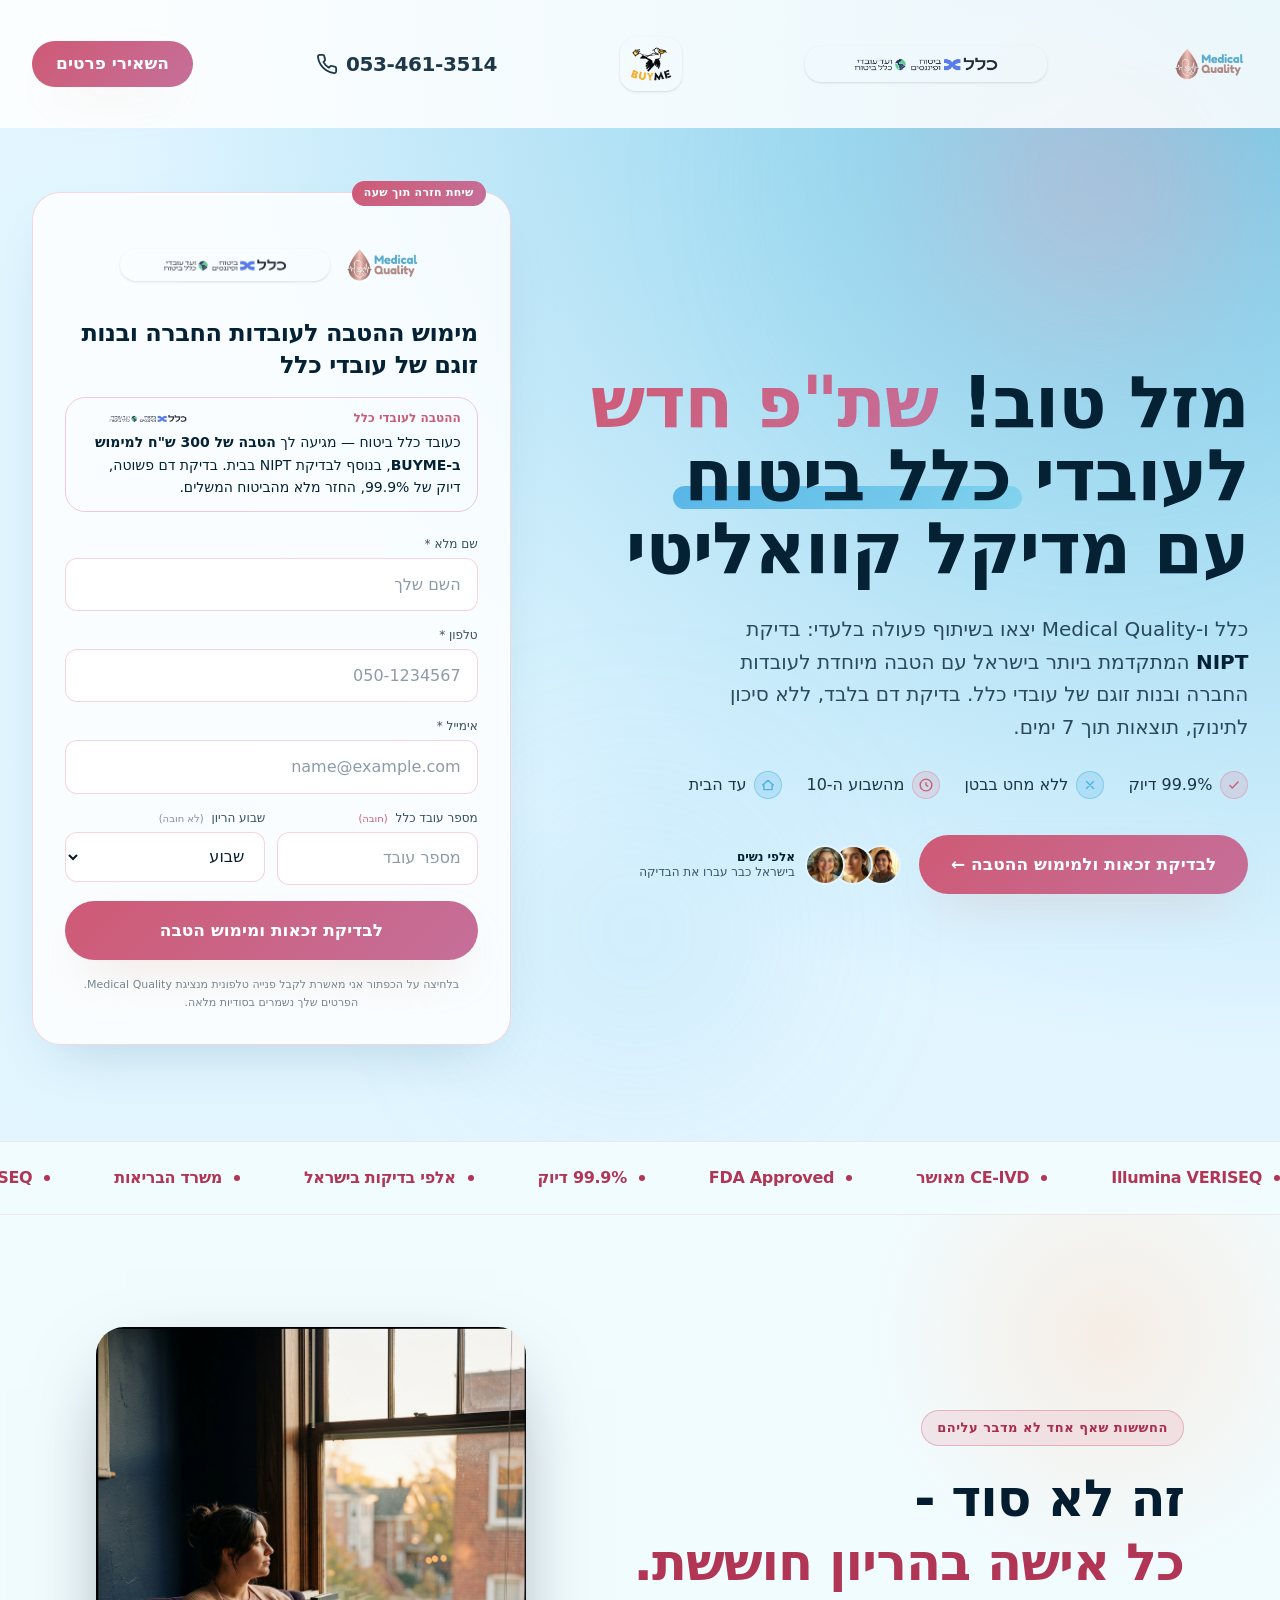
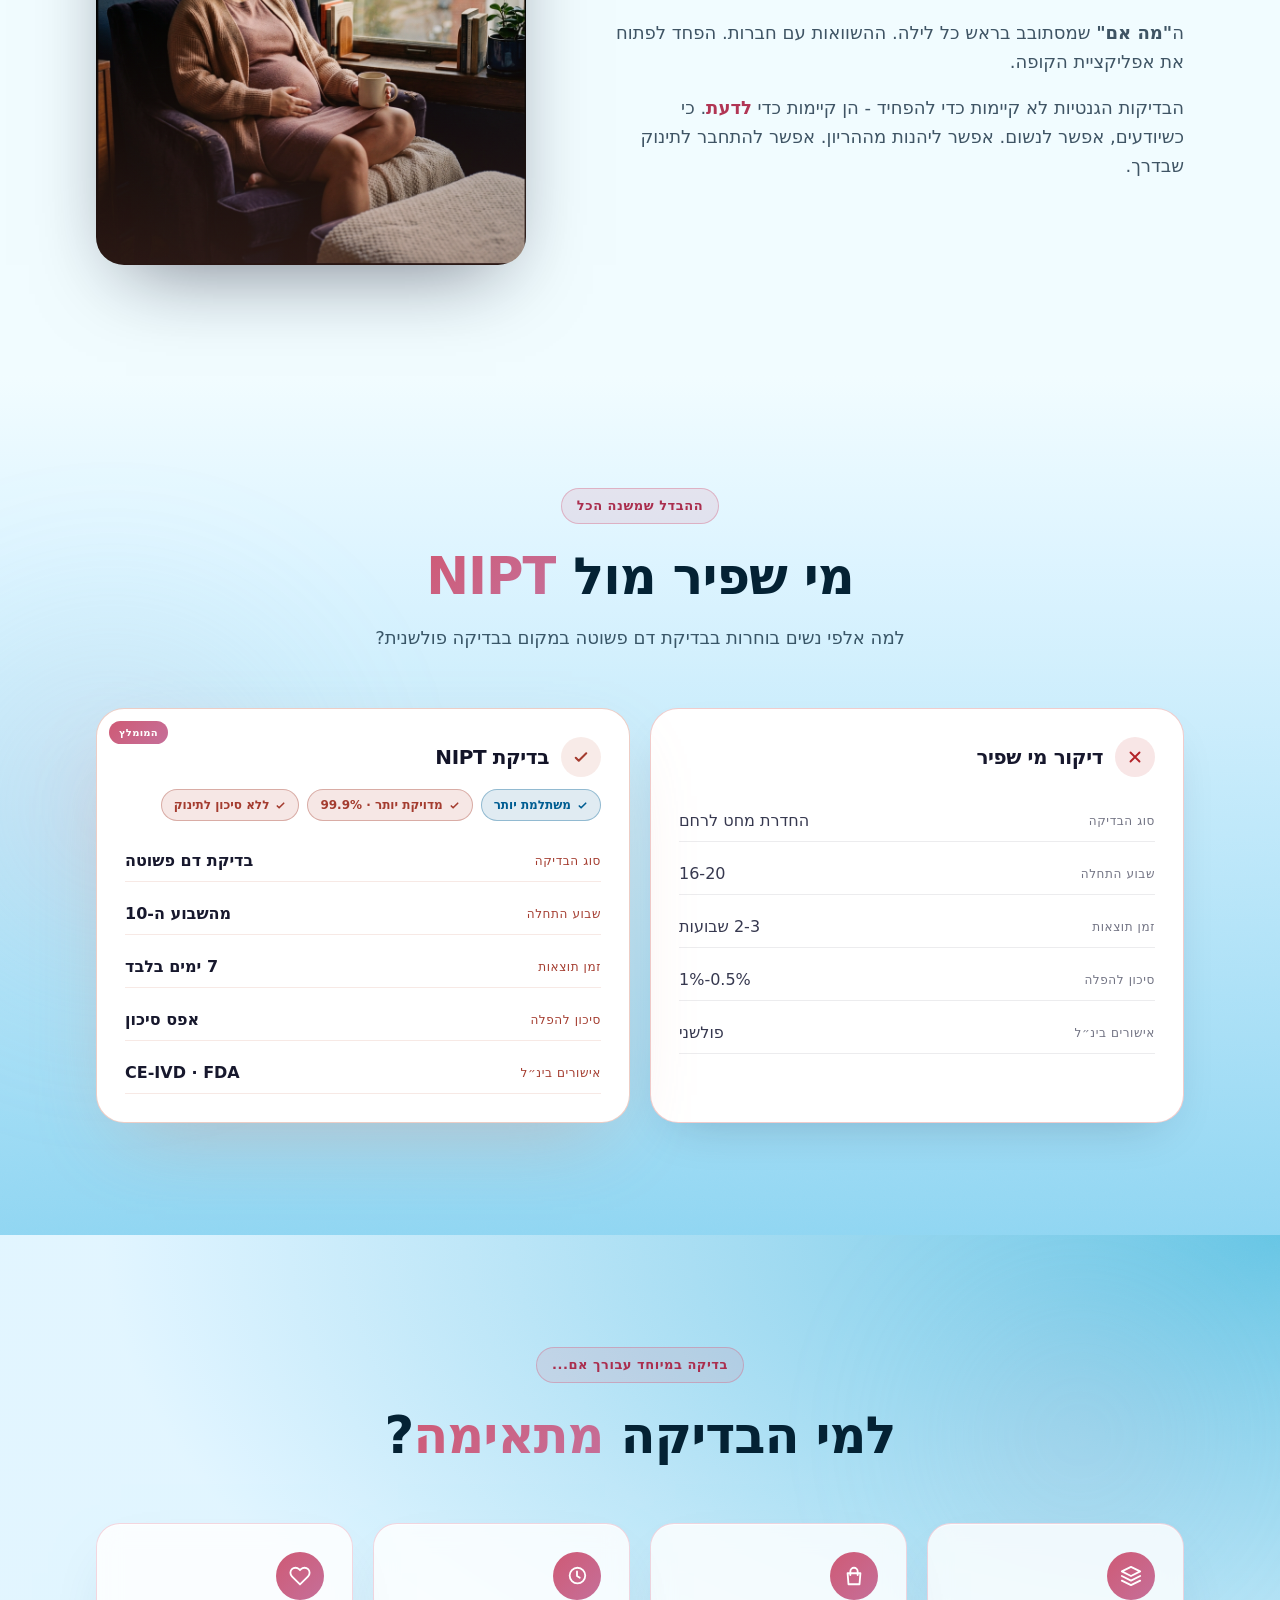
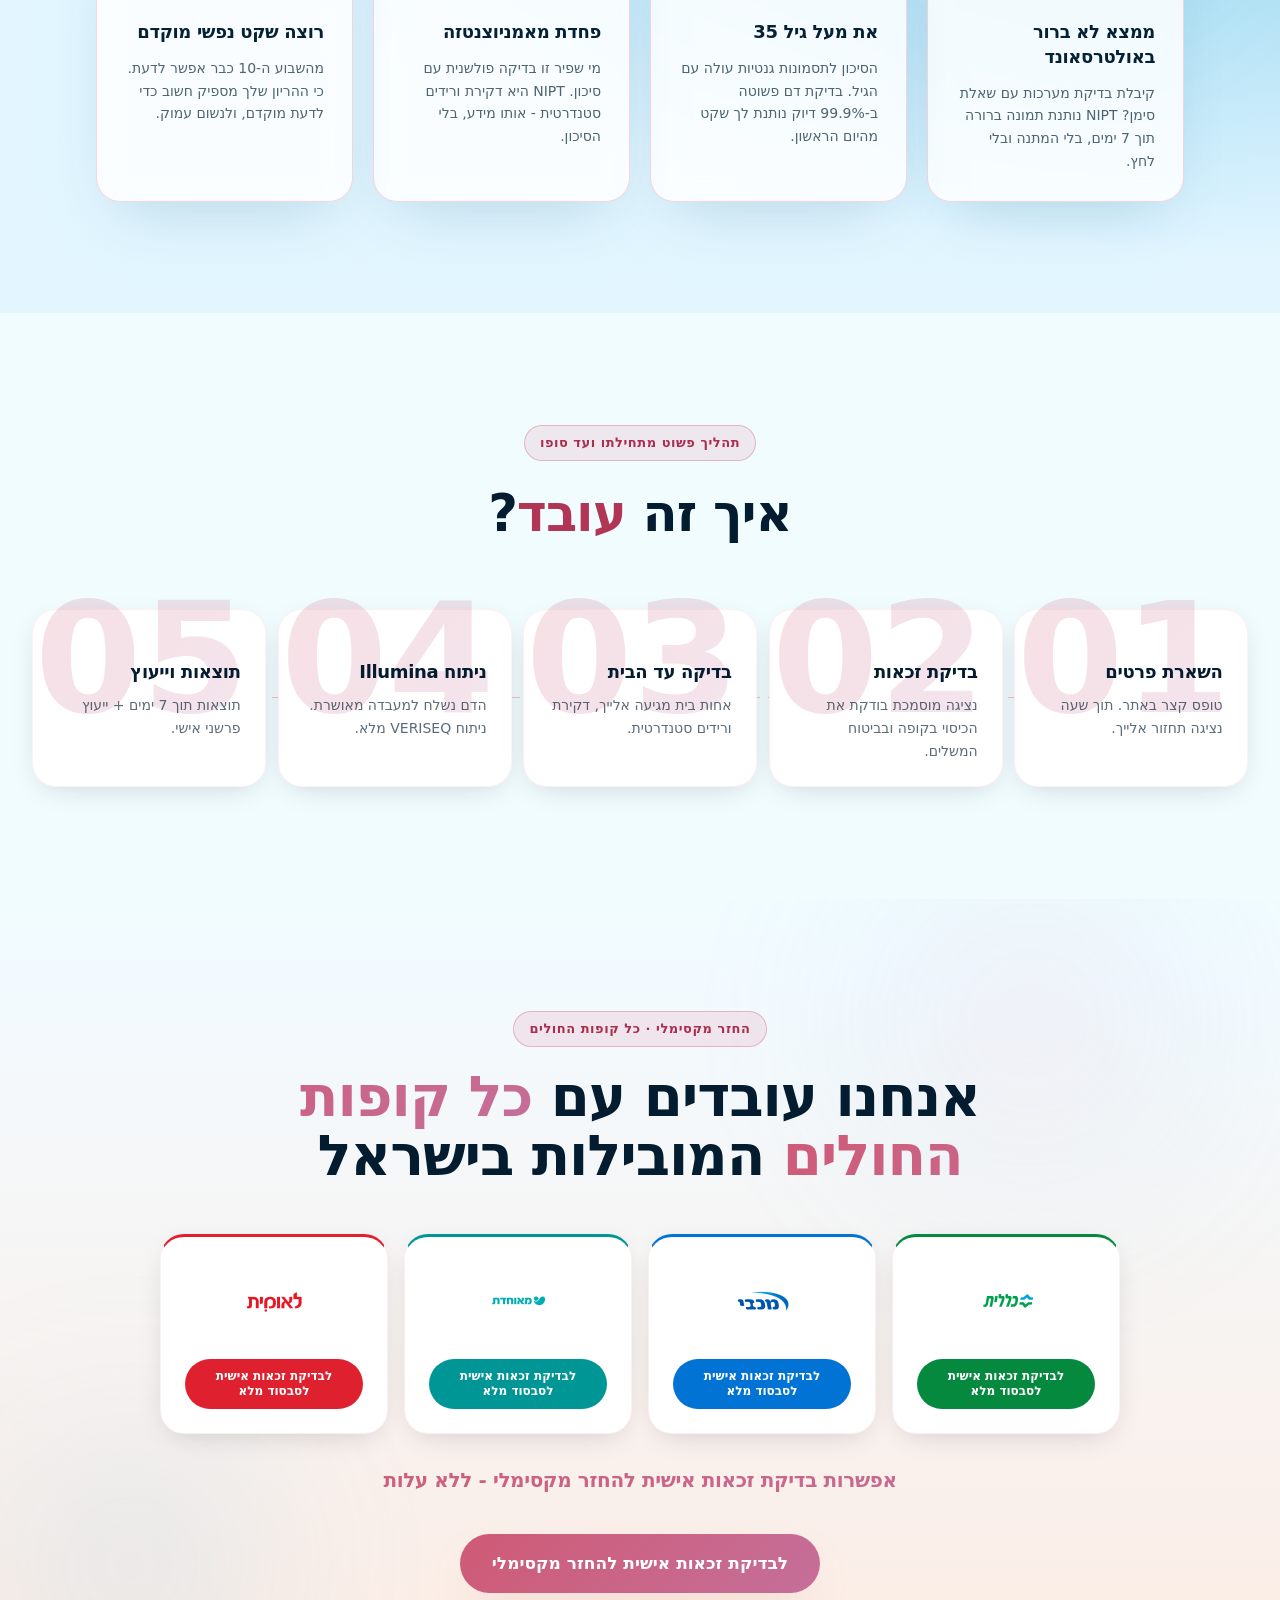
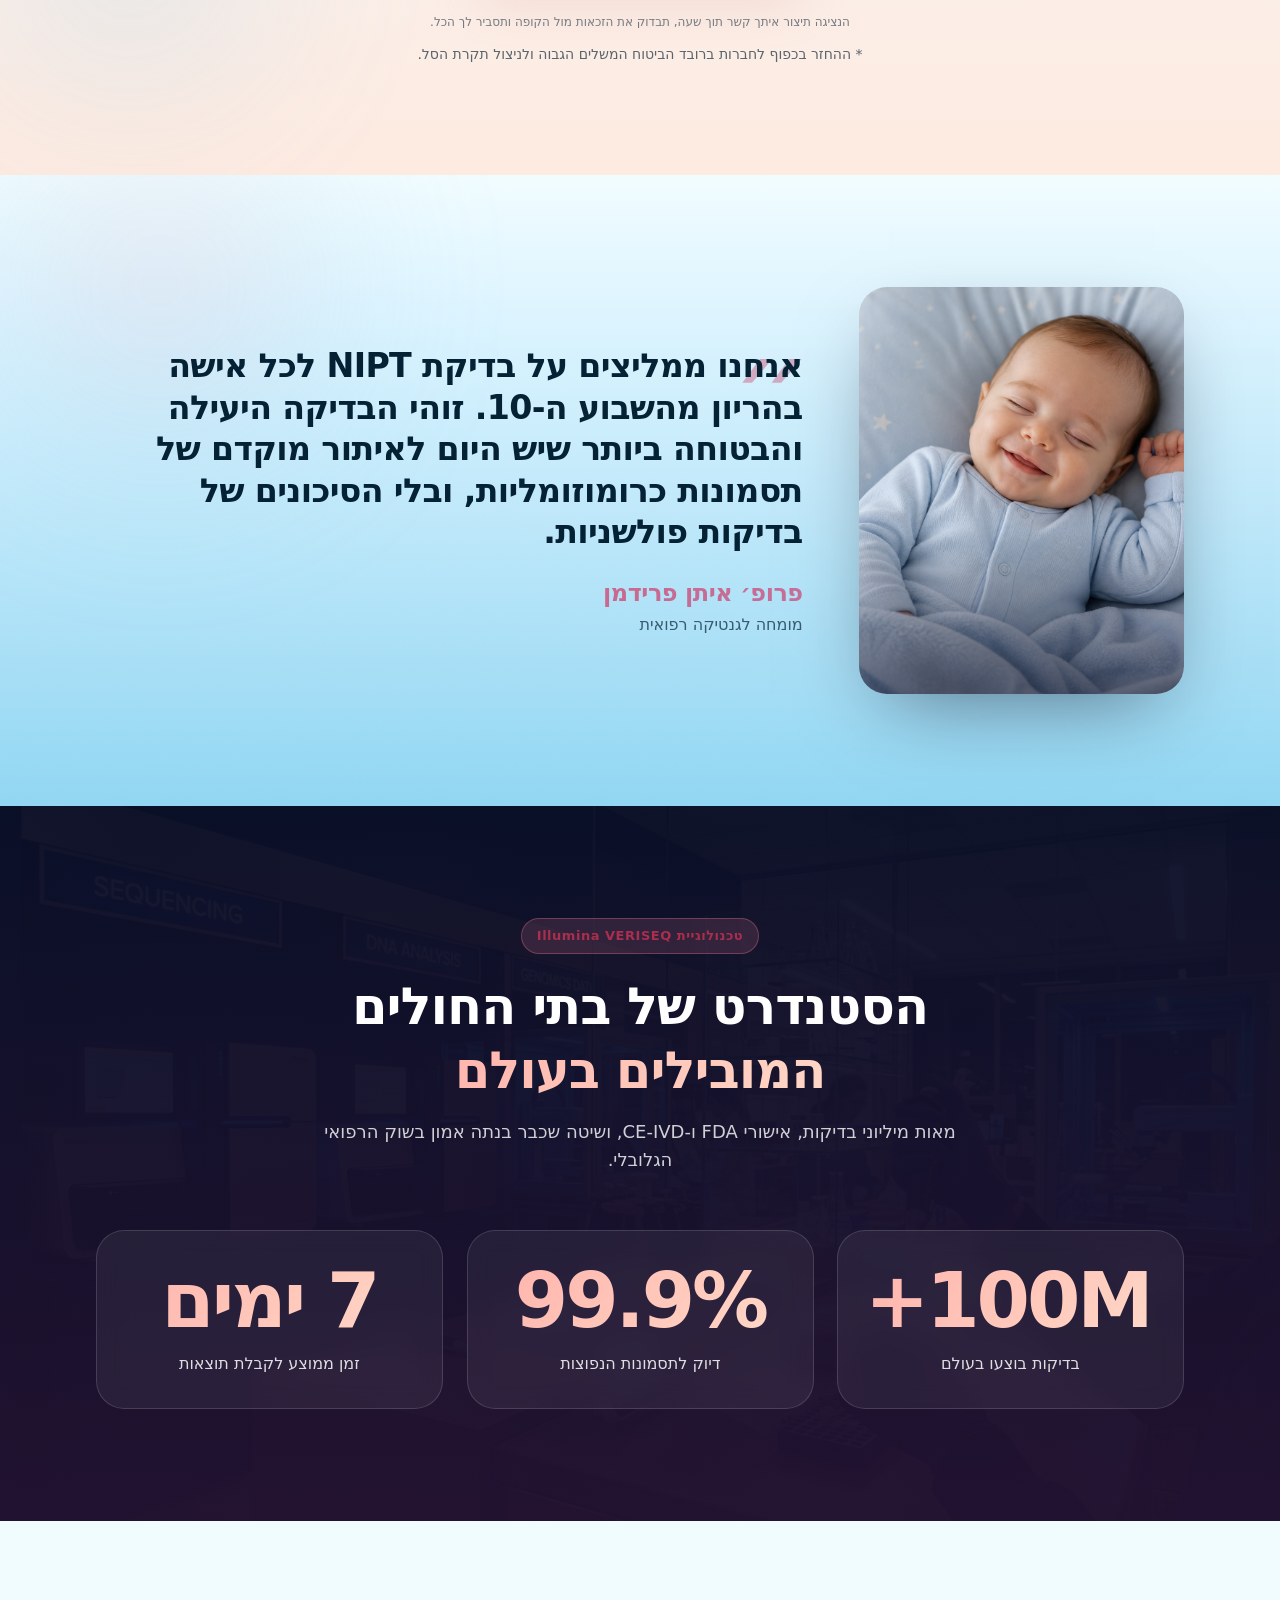
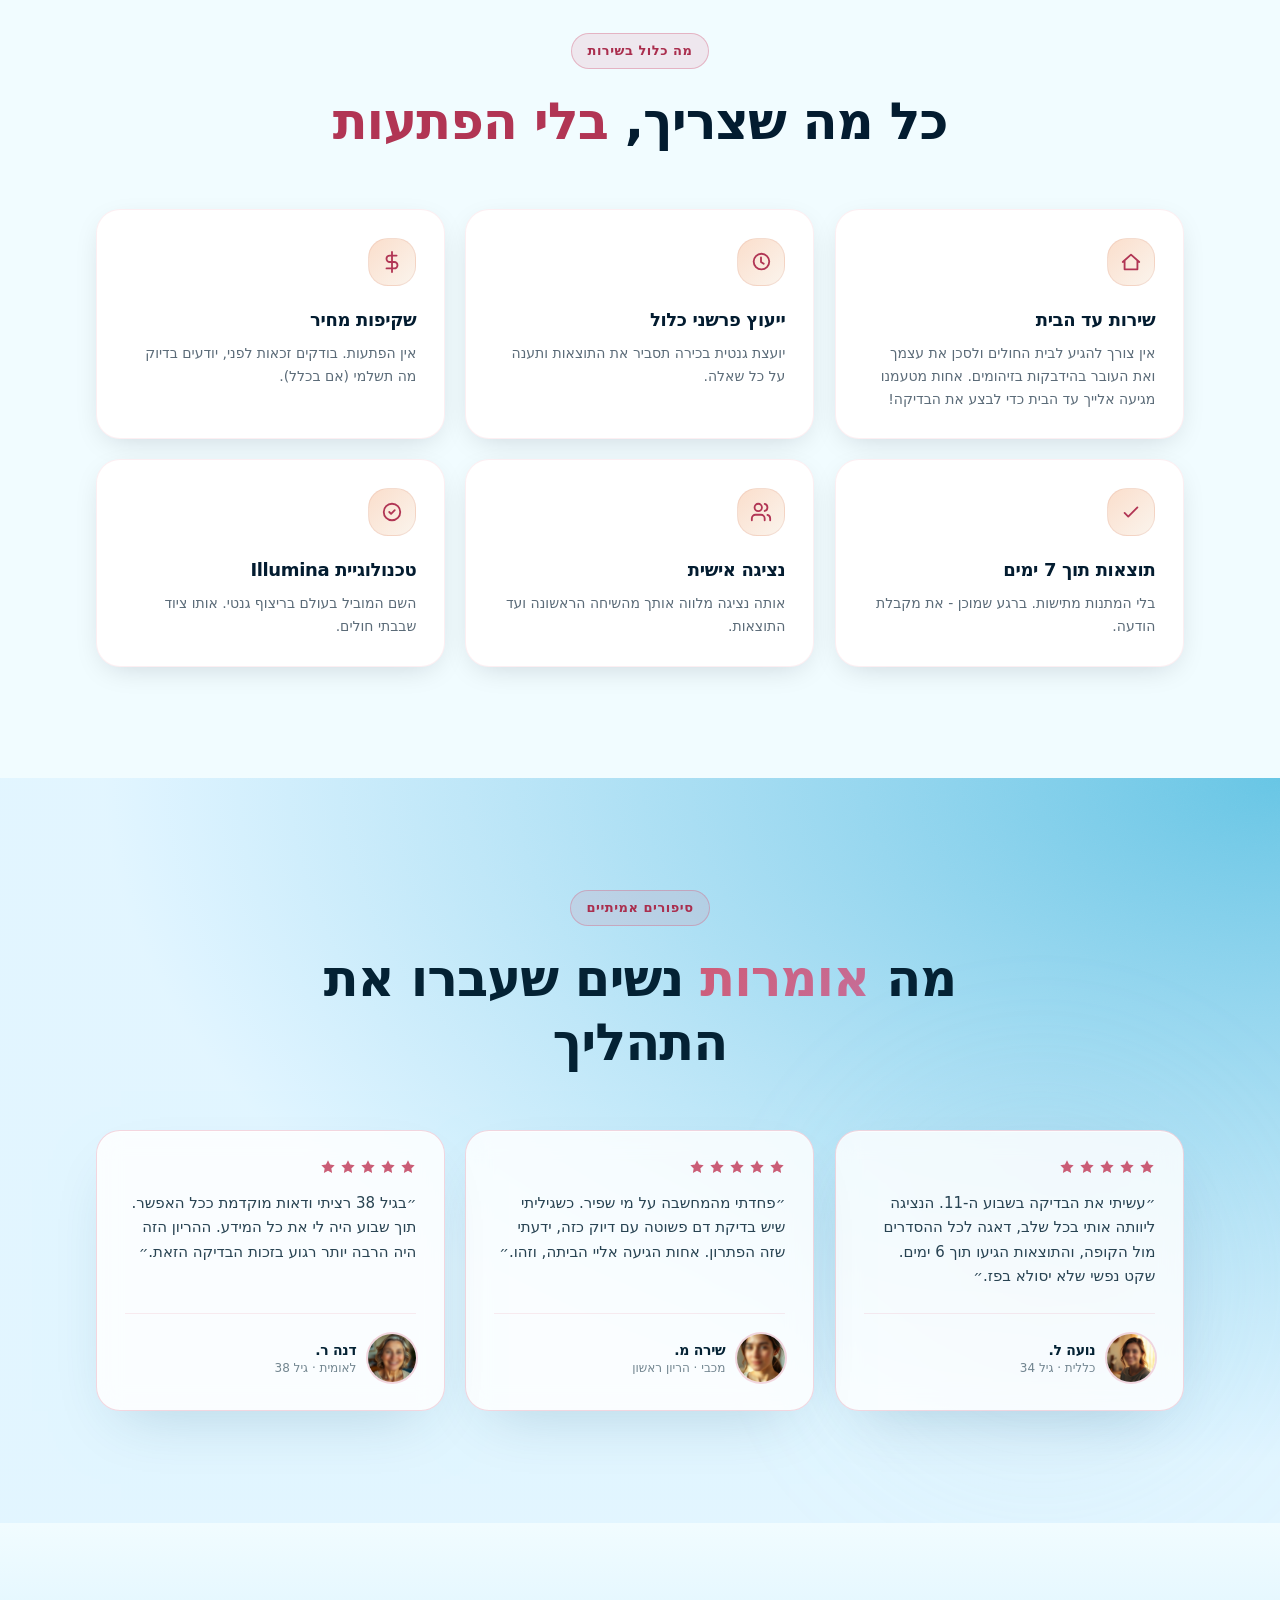
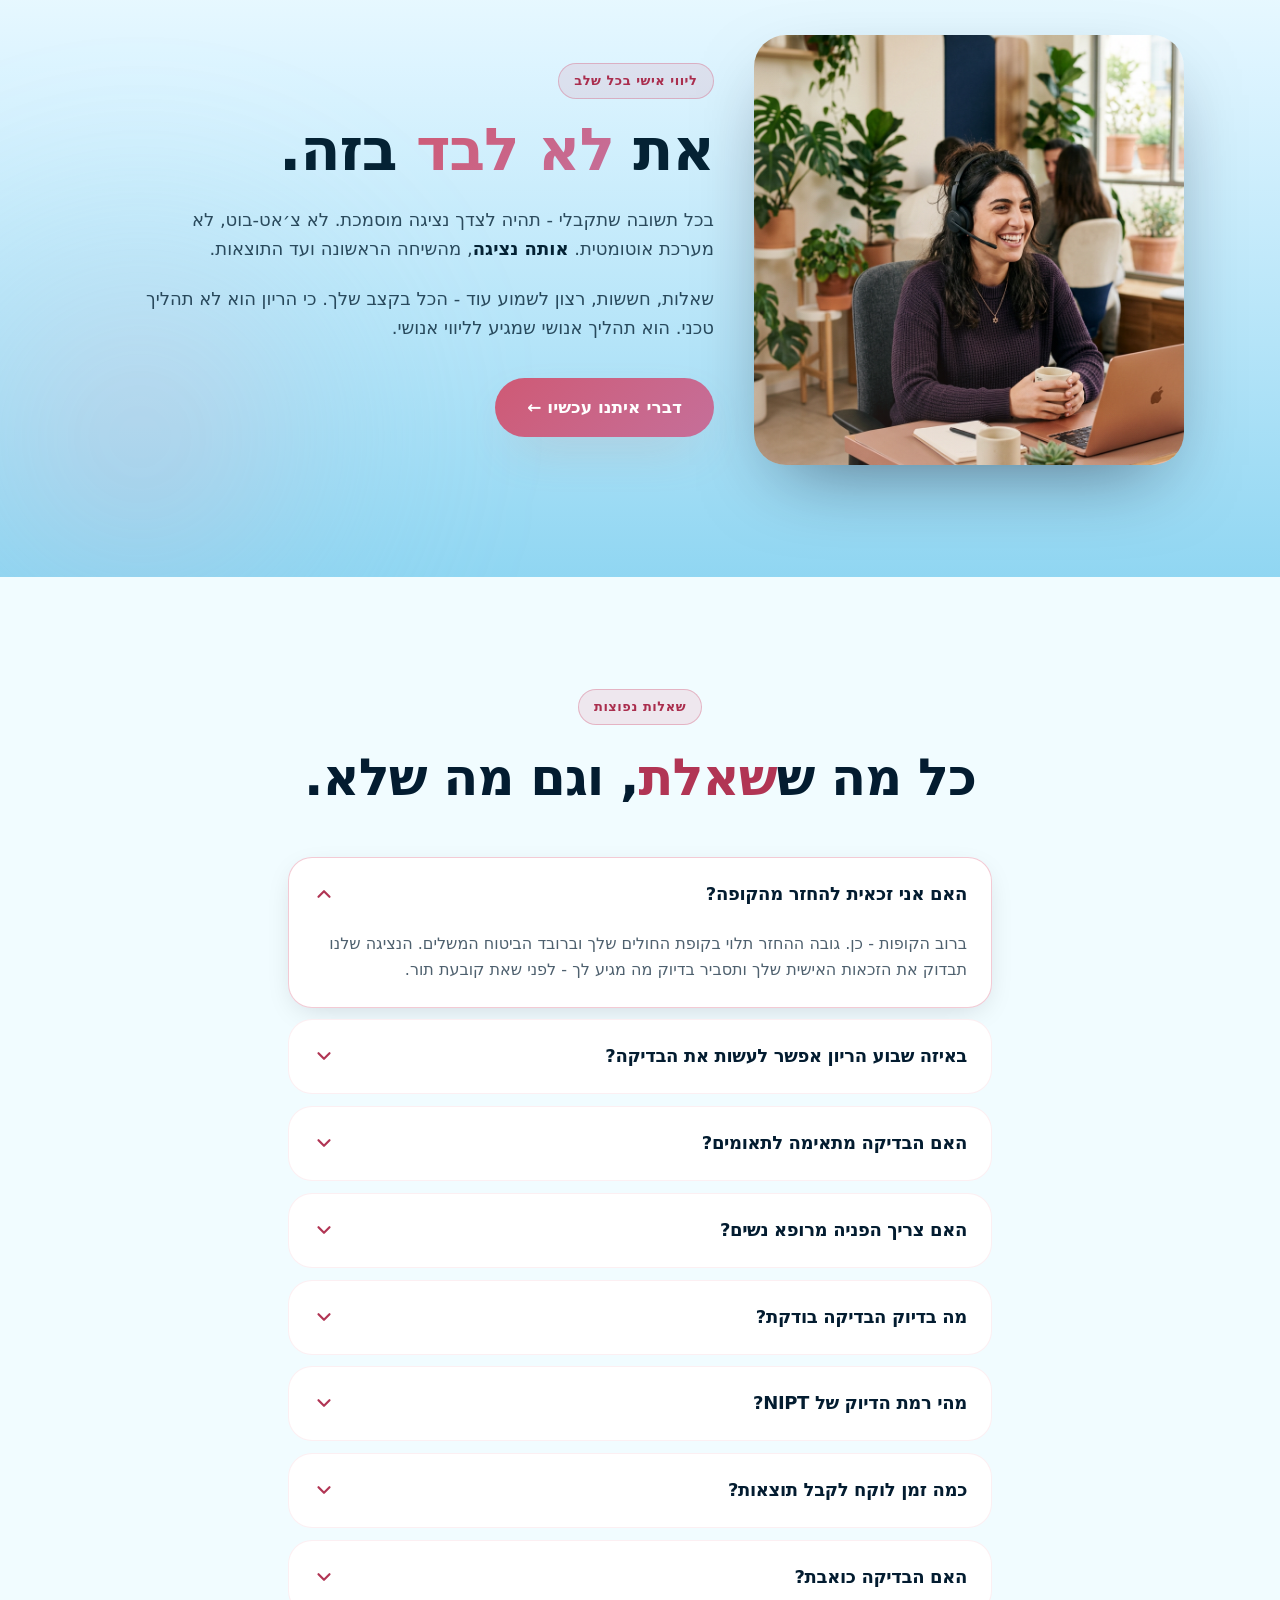
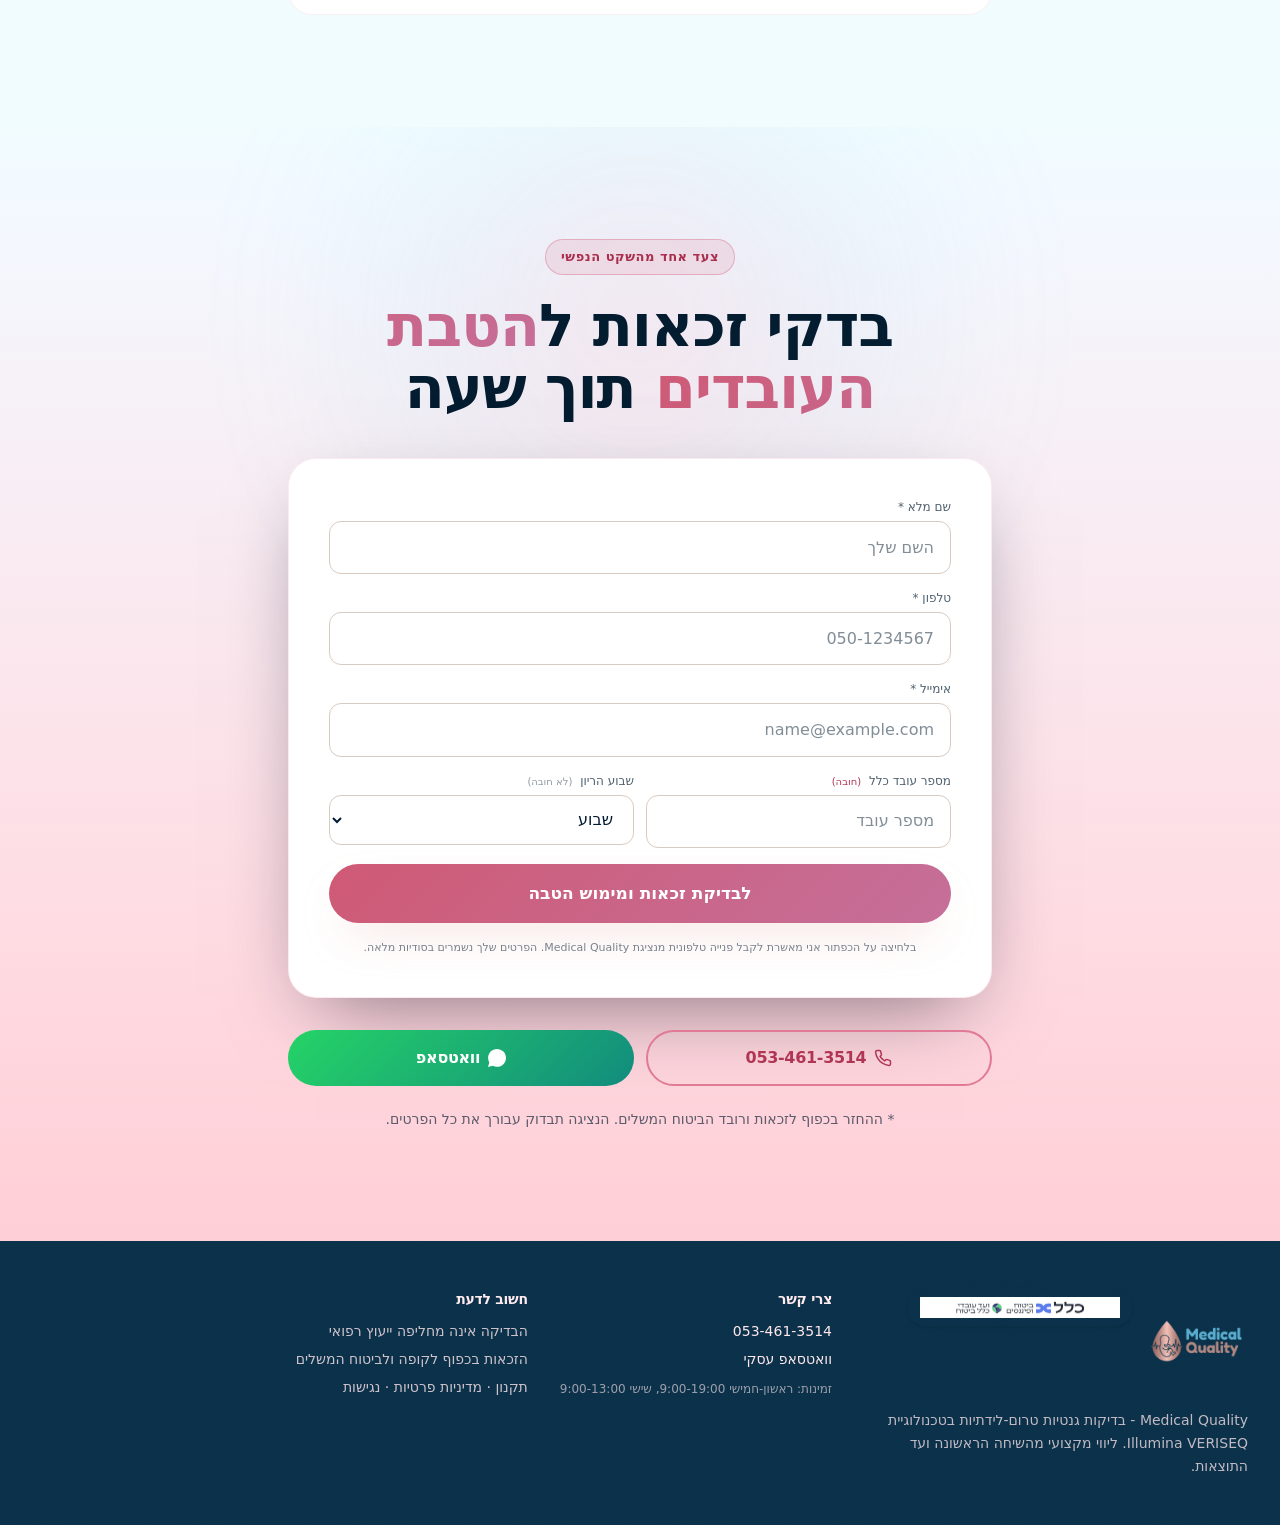
==== index.html @ 92374e45 "Copy fixes + white Clal footer logo - Grammar: "מגיע לך" -> "מגיעה לך"; "וודאות מוקדם" -> "ודאות מוק" ====
<!doctype html>
<!-- saved from url=(0030)https://medical-quality.co.il/ -->
<html lang="he" dir="rtl" data-variant="skyrose">
  <head>
    <meta http-equiv="Content-Type" content="text/html; charset=UTF-8" />
    <meta
      name="viewport"
      content="width=device-width, initial-scale=1, viewport-fit=cover"
    />
    <link rel="preload" as="image" href="assets/mq-logo-BUvgnzdj.png" />
    <link
      rel="preload"
      as="image"
      href="assets/hero-pregnant-woman-BCdCmwFh.jpg"
      fetchpriority="high"
    />
    <script src="assets/945605357594056" async=""></script>
    <script async="" src="assets/fbevents.js.download"></script>
    <script async="" src="assets/js"></script>
    <title>הטבה בלעדית לעובדי כלל · בדיקת NIPT | Medical Quality</title>
    <meta name="theme-color" content="#0E1530" />
    <meta
      name="description"
      content="הטבה בלעדית לעובדות כלל ובנות זוגם: בדיקת NIPT בטכנולוגיית Illumina VERISEQ בתנאים מיוחדים. דיוק 99.9%, תוצאות תוך 7 ימים, עד הבית."
    />
    <meta property="og:site_name" content="Medical Quality" />
    <meta property="og:type" content="website" />
    <meta property="og:locale" content="he_IL" />
    <meta property="og:url" content="https://medical-quality.co.il" />
    <meta
      property="og:title"
      content="הטבה בלעדית לעובדי כלל · בדיקת NIPT | Medical Quality"
    />
    <meta
      property="og:description"
      content="טכנולוגיית Illumina VERISEQ. בדיקת דם בלבד, ללא סיכון לתינוק, תוצאות תוך 7 ימים. בדיקת זכאות אישית להחזר מקסימלי מהקופה."
    />
    <meta name="twitter:card" content="summary_large_image" />
    <meta
      name="twitter:title"
      content="הטבה בלעדית לעובדי כלל · בדיקת NIPT | Medical Quality"
    />
    <meta
      name="twitter:description"
      content="בדיקה גנטית טרום-לידתית מדויקת. בדיקת זכאות אישית להחזר מקסימלי מקופות החולים."
    />
    <meta property="og:image" content="/assets/og-image-C7i3VOb0.jpg" />
    <meta property="og:image:width" content="1536" />
    <meta property="og:image:height" content="1024" />
    <meta property="og:image:alt" content="בדיקת NIPT - Medical Quality" />
    <meta name="twitter:image" content="/assets/og-image-C7i3VOb0.jpg" />
    <link
      rel="icon"
      type="image/png"
      href="https://medical-quality.co.il/favicon.png"
    />
    <link
      rel="apple-touch-icon"
      href="https://medical-quality.co.il/apple-touch-icon.png"
    />
    <link rel="preconnect" href="https://fonts.googleapis.com/" />
    <link
      rel="preconnect"
      href="https://fonts.gstatic.com/"
      crossorigin="anonymous"
    />
    <link rel="stylesheet" href="assets/styles-DICq-0fk.css" />
    <link rel="stylesheet" href="assets/css2" />
    <script
      defer=""
      src="assets/_flock.js.download"
      data-proxy-url="/~api/analytics"
    ></script>
    <script
      defer=""
      src="assets/events.js.download"
      data-artifact-kind="dwl_content_hash"
      data-artifact-id="66e055e466a0ff2d2989f2c13db0302bda6e2a32e78ccaa066c0c7e6cf5877ce"
      data-commit-sha="c20785ed42ccd7ee9db7ecac9fd5668d7146868a"
      data-context-token="v1.[base64].BT0R-EqrPmCT78k6jAWzkNO6vb-EI6fSwyIIw1Xt87o"
    ></script>
    <script type="text/javascript" async="" src="assets/f.txt"></script>
    <style>
      /* Header co-brand logos + responsive layout.
         Tailwind w-* utilities are purged from the compiled CSS, and the Clal
         logo is a very wide (~9.4:1) lockup, so all header sizing/visibility is
         handled here with real CSS rather than utility classes. */
      .hdr-mq {
        height: 46px;
        width: auto;
      }
      .hdr-clal {
        width: 158px;
        height: auto;
      }
      .hdr-buyme {
        height: 26px;
        width: auto;
      }
      /* CTA button: hidden on mobile/tablet (the fixed bottom bar covers it),
         shown only on large screens where the full row fits. */
      .hdr-cta {
        display: none !important;
      }
      /* Mobile/tablet sticky CTA bar stays visible until lg. */
      .mobile-cta-bar {
        display: grid !important;
      }
      .mobile-cta-spacer {
        display: block !important;
      }
      /* Clal logo (very wide ~9.4:1) in its other placements — width-based so
         it stays readable and never overflows narrow mobile containers. */
      .clal-eyebrow {
        width: 220px;
        height: auto;
      }
      .mq-eyebrow {
        height: 34px;
        width: auto;
      }
      .clal-benefit {
        width: 120px;
        height: auto;
      }
      .clal-form {
        width: 130px;
        height: auto;
      }
      .clal-footer {
        width: 210px;
        height: auto;
      }
      .mq-form {
        height: 46px;
        width: auto;
      }
      .mq-footer {
        height: 60px;
        width: auto;
      }
      /* LTR fields (phone / email / employee number) — keep left-to-right
         typing but pin the gray placeholder + text to the right (RTL form). */
      .field-glass[dir="ltr"],
      .field-light[dir="ltr"] {
        text-align: right;
      }
      @media (min-width: 768px) {
        .clal-form {
          width: 190px;
        }
        .clal-footer {
          width: 200px;
        }
        .mq-form {
          height: 80px;
        }
        .mq-footer {
          height: 104px;
        }
      }
      @media (min-width: 1024px) {
        .mobile-cta-spacer {
          display: none !important;
        }
        .hdr-mq {
          height: 78px;
        }
        .hdr-clal {
          width: 222px;
        }
        .hdr-buyme {
          height: 42px;
        }
        .hdr-cta {
          display: inline-flex !important;
        }
        .mobile-cta-bar {
          display: none !important;
        }
      }
    </style>
  </head>
  <body>
    <!--$-->
    <main class="min-h-screen bg-background text-foreground overflow-x-clip">
      <header
        class="fixed top-0 inset-x-0 z-50 transition-all duration-300 bg-transparent"
      >
        <div
          class="max-w-7xl mx-auto px-4 md:px-8 flex items-center justify-between gap-4 h-24 md:h-32"
        >
          <a
            href="https://medical-quality.co.il/#top"
            class="flex items-center shrink-0"
            aria-label="Medical Quality"
            ><img
              src="assets/mq-logo-BUvgnzdj.png"
              alt="Medical Quality"
              class="hdr-mq"
              width="320"
              height="112"
          /></a>
          <span
            class="inline-flex items-center rounded-lg bg-white/95 px-2.5 py-1.5 shadow-sm shrink-0"
            ><img
              src="assets/clal-logo.png"
              alt="כלל ביטוח"
              class="hdr-clal"
          /></span>
          <span
            class="inline-flex items-center rounded-lg bg-white/95 px-2.5 py-1.5 shadow-sm shrink-0"
            ><img
              src="assets/buyMeLogo.png"
              alt="BUYME"
              class="hdr-buyme"
          /></span>
          <a
            href="tel:+972534613514"
            dir="ltr"
            class="hidden sm:flex items-center gap-2 shrink-0 text-cream/90 hover:text-rose-soft transition-colors text-base md:text-xl font-semibold"
            ><svg
              width="22"
              height="22"
              viewBox="0 0 24 24"
              fill="none"
              stroke="currentColor"
              stroke-width="2"
              stroke-linecap="round"
              stroke-linejoin="round"
              aria-hidden="true"
            >
              <path
                d="M22 16.92v3a2 2 0 0 1-2.18 2 19.86 19.86 0 0 1-8.63-3.07 19.5 19.5 0 0 1-6-6 19.86 19.86 0 0 1-3.07-8.67A2 2 0 0 1 4.11 2h3a2 2 0 0 1 2 1.72c.13.96.37 1.9.7 2.81a2 2 0 0 1-.45 2.11L8.09 9.91a16 16 0 0 0 6 6l1.27-1.27a2 2 0 0 1 2.11-.45c.91.33 1.85.57 2.81.7A2 2 0 0 1 22 16.92Z"
              ></path></svg
            ><span class="font-display tracking-tight">053-461-3514</span></a
          ><button
            class="btn-rose !py-2.5 !px-4 md:!px-6 text-sm md:text-base shrink-0 hdr-cta"
          >
            השאירי פרטים
          </button>
        </div>
      </header>
      <section
        id="top"
        class="relative bg-noise overflow-hidden pt-36 md:pt-48 pb-16 md:pb-24"
        style="background: var(--gradient-navy-radial)"
      >
        <div class="absolute inset-0 pointer-events-none">
          <img
            src="assets/hero-pregnant-woman-BCdCmwFh.jpg"
            alt=""
            aria-hidden="true"
            class="absolute inset-y-0 left-0 h-full w-[55%] object-cover object-center opacity-[0.32] mix-blend-luminosity"
            fetchpriority="high"
          />
          <div
            class="absolute inset-0"
            style="
              background: linear-gradient(
                90deg,
                oklch(0.22 0.05 270) 0%,
                oklch(0.22 0.05 270 / 0.4) 35%,
                oklch(0.22 0.05 270 / 0.85) 70%,
                oklch(0.22 0.05 270) 100%
              );
            "
          ></div>
        </div>
        <div class="blob-rose w-[680px] h-[680px] -top-40 -right-40"></div>
        <div
          class="blob-sky w-[420px] h-[420px] bottom-0 left-1/3 opacity-50"
        ></div>
        <div
          class="relative max-w-7xl mx-auto px-5 md:px-8 grid lg:grid-cols-12 gap-10 lg:gap-12 items-center"
        >
          <div class="lg:col-span-7 text-cream">
            <h1
              class="reveal mt-6 font-display font-extrabold leading-[1.02] tracking-tight is-visible"
              style="font-size: clamp(2.5rem, 5.6vw, 5.25rem)"
              data-reveal-delay="80"
              data-revealed="true"
            >
              מזל טוב! <span class="text-rose-gradient">שת"פ חדש</span
              ><br />לעובדי
              <span class="kw-underline-sky text-cream">כלל ביטוח</span><br />עם
              מדיקל קוואליטי
            </h1>
            <p
              class="reveal mt-7 text-base md:text-xl text-cream/80 leading-relaxed max-w-[42ch] is-visible"
              data-reveal-delay="180"
              data-revealed="true"
            >
              כלל ו-Medical Quality יצאו בשיתוף פעולה בלעדי: בדיקת
              <strong class="text-cream">NIPT</strong> המתקדמת ביותר בישראל עם
              הטבה מיוחדת לעובדות החברה ובנות זוגם של עובדי כלל. בדיקת דם בלבד,
              ללא סיכון לתינוק, תוצאות תוך 7 ימים.
            </p>
            <ul
              class="reveal mt-7 flex flex-wrap gap-x-6 gap-y-3 text-sm md:text-base"
              data-reveal-delay="280"
            >
              <li class="flex items-center gap-2 text-cream/90">
                <span
                  class="grid place-items-center w-7 h-7 rounded-full border bg-rose/20 border-rose/40 text-rose-soft"
                  ><svg
                    width="14"
                    height="14"
                    viewBox="0 0 24 24"
                    fill="none"
                    stroke="currentColor"
                    stroke-width="2.4"
                    stroke-linecap="round"
                    stroke-linejoin="round"
                  >
                    <path d="M5 13l4 4L19 7"></path></svg></span
                ><span class="font-medium">99.9% דיוק</span>
              </li>
              <li class="flex items-center gap-2 text-cream/90">
                <span
                  class="grid place-items-center w-7 h-7 rounded-full border bg-sky/20 border-sky/45 text-sky"
                  ><svg
                    width="14"
                    height="14"
                    viewBox="0 0 24 24"
                    fill="none"
                    stroke="currentColor"
                    stroke-width="2.4"
                    stroke-linecap="round"
                    stroke-linejoin="round"
                  >
                    <path d="M6 18L18 6M6 6l12 12"></path></svg></span
                ><span class="font-medium">ללא מחט בבטן</span>
              </li>
              <li class="flex items-center gap-2 text-cream/90">
                <span
                  class="grid place-items-center w-7 h-7 rounded-full border bg-rose/20 border-rose/40 text-rose-soft"
                  ><svg
                    width="14"
                    height="14"
                    viewBox="0 0 24 24"
                    fill="none"
                    stroke="currentColor"
                    stroke-width="2.4"
                    stroke-linecap="round"
                    stroke-linejoin="round"
                  >
                    <path
                      d="M12 8v4l3 2M12 22a10 10 0 1 1 0-20 10 10 0 0 1 0 20Z"
                    ></path></svg></span
                ><span class="font-medium">מהשבוע ה-10</span>
              </li>
              <li class="flex items-center gap-2 text-cream/90">
                <span
                  class="grid place-items-center w-7 h-7 rounded-full border bg-sky/20 border-sky/45 text-sky"
                  ><svg
                    width="14"
                    height="14"
                    viewBox="0 0 24 24"
                    fill="none"
                    stroke="currentColor"
                    stroke-width="2.4"
                    stroke-linecap="round"
                    stroke-linejoin="round"
                  >
                    <path d="M3 12 12 4l9 8M5 10v10h14V10"></path></svg></span
                ><span class="font-medium">עד הבית</span>
              </li>
            </ul>
            <div
              class="reveal mt-9 flex flex-wrap gap-3 items-center"
              data-reveal-delay="380"
            >
              <button class="btn-rose">לבדיקת זכאות ולמימוש ההטבה ←</button>
              <div class="flex items-center gap-3 mr-2">
                <div class="flex -space-x-2 -space-x-reverse">
                  <img
                    src="assets/avatar-noa-CN0ASU3r.jpg"
                    alt=""
                    class="w-9 h-9 rounded-full ring-2 ring-navy object-cover"
                    loading="lazy"
                  /><img
                    src="assets/avatar-shira-Bo7xLD2B.jpg"
                    alt=""
                    class="w-9 h-9 rounded-full ring-2 ring-navy object-cover"
                    loading="lazy"
                  /><img
                    src="assets/avatar-dana-Cd1uWU3e.jpg"
                    alt=""
                    class="w-9 h-9 rounded-full ring-2 ring-navy object-cover"
                    loading="lazy"
                  />
                </div>
                <div class="text-xs text-cream/75 leading-tight">
                  <strong class="text-cream block">אלפי נשים</strong>בישראל כבר
                  עברו את הבדיקה
                </div>
              </div>
            </div>
          </div>
          <div
            class="lg:col-span-5 reveal is-visible"
            data-reveal-delay="420"
            data-revealed="true"
          >
            <div class="glass-dark rounded-3xl p-6 md:p-8 relative">
              <div
                class="absolute -top-3 right-6 px-3 py-1 rounded-full text-[11px] font-semibold tracking-wide"
                style="background: var(--gradient-rose); color: white"
              >
                שיחת חזרה תוך שעה
              </div>
              <div class="flex items-center justify-center gap-3 mb-3">
                <img
                  src="assets/mq-logo-BUvgnzdj.png"
                  alt="Medical Quality"
                  class="mq-form"
                />
                <span
                  class="inline-flex items-center rounded-lg bg-white/95 px-2.5 py-1.5 shadow-sm"
                  ><img
                    src="assets/clal-logo.png"
                    alt="כלל ביטוח"
                    class="clal-form"
                /></span>
              </div>
              <h2
                class="font-display font-bold text-xl md:text-2xl text-cream mb-4"
              >
                מימוש ההטבה לעובדות החברה ובנות זוגם של עובדי כלל
              </h2>
              <!-- ===== בלוק פרטי ההטבה — מלא/י כאן את התנאים האמיתיים (הנחה / מימון / סכום) ===== -->
              <div
                class="rounded-xl border border-rose/40 bg-rose/15 px-4 py-3 mb-6 text-cream"
              >
                <div class="flex items-center justify-between gap-2 mb-1">
                  <span class="text-xs font-semibold text-rose-soft"
                    >ההטבה לעובדי כלל</span
                  >
                  <span
                    class="inline-flex items-center rounded bg-white/95 px-1.5 py-0.5"
                    ><img
                      src="assets/clal-logo.png"
                      alt="כלל ביטוח"
                      class="clal-benefit"
                  /></span>
                </div>
                <div class="text-sm leading-relaxed">
                  כעובד כלל ביטוח — מגיעה לך
                  <strong class="text-cream">הטבה של 300 ש"ח למימוש ב-BUYME</strong>,
                  בנוסף לבדיקת NIPT בבית. בדיקת דם פשוטה, דיוק של 99.9%, החזר
                  מלא מהביטוח המשלים.
                </div>
              </div>
              <form id="hero-form" novalidate="" class="space-y-4">
                <div>
                  <label
                    for="hero-form-name"
                    class="block text-xs font-medium mb-1.5 text-cream/80"
                    >שם מלא *</label
                  ><input
                    id="hero-form-name"
                    type="text"
                    autocomplete="name"
                    required=""
                    maxlength="80"
                    placeholder="השם שלך"
                    class="field-glass"
                    name="name"
                  />
                </div>
                <div>
                  <label
                    for="hero-form-phone"
                    class="block text-xs font-medium mb-1.5 text-cream/80"
                    >טלפון *</label
                  ><input
                    id="hero-form-phone"
                    type="tel"
                    inputmode="tel"
                    autocomplete="tel"
                    required=""
                    maxlength="20"
                    placeholder="050-1234567"
                    class="field-glass"
                    dir="ltr"
                    name="phone"
                  />
                </div>
                <div>
                  <label
                    for="hero-form-email"
                    class="block text-xs font-medium mb-1.5 text-cream/80"
                    >אימייל *</label
                  ><input
                    id="hero-form-email"
                    type="email"
                    autocomplete="email"
                    required=""
                    maxlength="200"
                    placeholder="name@example.com"
                    class="field-glass"
                    dir="ltr"
                    name="email"
                  />
                </div>
                <div class="grid grid-cols-2 gap-3">
                  <div>
                    <label
                      for="hero-form-employee"
                      class="block text-xs font-medium mb-1.5 text-cream/80"
                      >מספר עובד כלל
                      <span class="text-[10px] font-normal text-rose-soft mr-1"
                        >(חובה)</span
                      ></label
                    ><input
                      id="hero-form-employee"
                      type="text"
                      inputmode="numeric"
                      required=""
                      maxlength="20"
                      placeholder="מספר עובד"
                      class="field-glass"
                      dir="ltr"
                      name="employee_id"
                    />
                  </div>
                  <div>
                    <label
                      for="hero-form-week"
                      class="block text-xs font-medium mb-1.5 text-cream/80"
                      >שבוע הריון
                      <span class="text-[10px] font-normal text-cream/50 mr-1"
                        >(לא חובה)</span
                      ></label
                    ><select
                      id="hero-form-week"
                      name="week"
                      class="field-glass"
                    >
                      <option value="" selected="">שבוע</option>
                      <option value="10">10</option>
                      <option value="11">11</option>
                      <option value="12">12</option>
                      <option value="13">13</option>
                      <option value="14">14</option>
                      <option value="15">15</option>
                      <option value="16">16</option>
                      <option value="17">17</option>
                      <option value="18">18</option>
                      <option value="19">19</option>
                      <option value="20">20</option>
                      <option value="21">21</option>
                      <option value="22">22</option>
                      <option value="23">23</option>
                      <option value="24">24</option>
                      <option value="25">25</option>
                      <option value="26">26</option>
                      <option value="27">27</option>
                      <option value="28">28</option>
                      <option value="29">29</option>
                      <option value="30">30</option>
                      <option value="31">31</option>
                      <option value="32">32</option>
                    </select>
                  </div>
                </div>
                <button type="submit" class="btn-rose w-full">
                  לבדיקת זכאות ומימוש הטבה
                </button>
                <p
                  class="text-[11px] text-cream/55 text-center leading-relaxed"
                >
                  בלחיצה על הכפתור אני מאשרת לקבל פנייה טלפונית מנציגת Medical
                  Quality. הפרטים שלך נשמרים בסודיות מלאה.
                </p>
              </form>
            </div>
          </div>
        </div>
      </section>
      <section
        aria-label="אישורים ותקנים"
        class="relative py-6 border-y"
        style="
          background: var(--bone);
          border-color: oklch(0.72 0.09 35 / 0.18);
        "
      >
        <div class="overflow-hidden">
          <div class="marquee-track">
            <div class="flex items-center gap-3 shrink-0">
              <span
                class="w-1.5 h-1.5 rounded-full bg-rose-deep"
                aria-hidden="true"
              ></span
              ><span
                class="font-display font-bold text-sm md:text-base tracking-wide"
                style="color: var(--rose-deep)"
                >Illumina VERISEQ</span
              >
            </div>
            <div class="flex items-center gap-3 shrink-0">
              <span
                class="w-1.5 h-1.5 rounded-full bg-rose-deep"
                aria-hidden="true"
              ></span
              ><span
                class="font-display font-bold text-sm md:text-base tracking-wide"
                style="color: var(--rose-deep)"
                >CE-IVD מאושר</span
              >
            </div>
            <div class="flex items-center gap-3 shrink-0">
              <span
                class="w-1.5 h-1.5 rounded-full bg-rose-deep"
                aria-hidden="true"
              ></span
              ><span
                class="font-display font-bold text-sm md:text-base tracking-wide"
                style="color: var(--rose-deep)"
                >FDA Approved</span
              >
            </div>
            <div class="flex items-center gap-3 shrink-0">
              <span
                class="w-1.5 h-1.5 rounded-full bg-rose-deep"
                aria-hidden="true"
              ></span
              ><span
                class="font-display font-bold text-sm md:text-base tracking-wide"
                style="color: var(--rose-deep)"
                >99.9% דיוק</span
              >
            </div>
            <div class="flex items-center gap-3 shrink-0">
              <span
                class="w-1.5 h-1.5 rounded-full bg-rose-deep"
                aria-hidden="true"
              ></span
              ><span
                class="font-display font-bold text-sm md:text-base tracking-wide"
                style="color: var(--rose-deep)"
                >אלפי בדיקות בישראל</span
              >
            </div>
            <div class="flex items-center gap-3 shrink-0">
              <span
                class="w-1.5 h-1.5 rounded-full bg-rose-deep"
                aria-hidden="true"
              ></span
              ><span
                class="font-display font-bold text-sm md:text-base tracking-wide"
                style="color: var(--rose-deep)"
                >משרד הבריאות</span
              >
            </div>
            <div class="flex items-center gap-3 shrink-0">
              <span
                class="w-1.5 h-1.5 rounded-full bg-rose-deep"
                aria-hidden="true"
              ></span
              ><span
                class="font-display font-bold text-sm md:text-base tracking-wide"
                style="color: var(--rose-deep)"
                >Illumina VERISEQ</span
              >
            </div>
            <div class="flex items-center gap-3 shrink-0">
              <span
                class="w-1.5 h-1.5 rounded-full bg-rose-deep"
                aria-hidden="true"
              ></span
              ><span
                class="font-display font-bold text-sm md:text-base tracking-wide"
                style="color: var(--rose-deep)"
                >CE-IVD מאושר</span
              >
            </div>
            <div class="flex items-center gap-3 shrink-0">
              <span
                class="w-1.5 h-1.5 rounded-full bg-rose-deep"
                aria-hidden="true"
              ></span
              ><span
                class="font-display font-bold text-sm md:text-base tracking-wide"
                style="color: var(--rose-deep)"
                >FDA Approved</span
              >
            </div>
            <div class="flex items-center gap-3 shrink-0">
              <span
                class="w-1.5 h-1.5 rounded-full bg-rose-deep"
                aria-hidden="true"
              ></span
              ><span
                class="font-display font-bold text-sm md:text-base tracking-wide"
                style="color: var(--rose-deep)"
                >99.9% דיוק</span
              >
            </div>
            <div class="flex items-center gap-3 shrink-0">
              <span
                class="w-1.5 h-1.5 rounded-full bg-rose-deep"
                aria-hidden="true"
              ></span
              ><span
                class="font-display font-bold text-sm md:text-base tracking-wide"
                style="color: var(--rose-deep)"
                >אלפי בדיקות בישראל</span
              >
            </div>
            <div class="flex items-center gap-3 shrink-0">
              <span
                class="w-1.5 h-1.5 rounded-full bg-rose-deep"
                aria-hidden="true"
              ></span
              ><span
                class="font-display font-bold text-sm md:text-base tracking-wide"
                style="color: var(--rose-deep)"
                >משרד הבריאות</span
              >
            </div>
          </div>
        </div>
      </section>
      <section
        class="relative py-20 md:py-28 overflow-hidden"
        style="background: var(--bone)"
      >
        <div
          class="absolute -top-32 -right-20 w-[500px] h-[500px] rounded-full opacity-50 pointer-events-none"
          style="
            background: radial-gradient(
              circle,
              oklch(0.92 0.04 55) 0%,
              transparent 70%
            );
          "
        ></div>
        <div
          class="relative max-w-6xl mx-auto px-5 md:px-8 grid md:grid-cols-12 gap-10 items-center"
        >
          <div class="md:col-span-7 order-2 md:order-1">
            <span class="eyebrow eyebrow-light reveal"
              >החששות שאף אחד לא מדבר עליהם</span
            >
            <h2
              class="reveal mt-5 font-display font-extrabold text-ink leading-tight tracking-tight"
              style="font-size: clamp(2rem, 4vw, 3.5rem)"
              data-reveal-delay="80"
            >
              זה לא סוד -<br /><span style="color: var(--rose-deep)"
                >כל אישה בהריון חוששת.</span
              >
            </h2>
            <div
              class="reveal mt-6 space-y-4 text-ink/75 text-lg leading-relaxed max-w-xl"
              data-reveal-delay="180"
            >
              <p>
                ה<strong>"מה אם"</strong> שמסתובב בראש כל לילה. ההשוואות עם
                חברות. הפחד לפתוח את אפליקציית הקופה.
              </p>
              <p>
                הבדיקות הגנטיות לא קיימות כדי להפחיד - הן קיימות כדי
                <strong class="text-rose-deep">לדעת</strong>. כי כשיודעים, אפשר
                לנשום. אפשר ליהנות מההריון. אפשר להתחבר לתינוק שבדרך.
              </p>
            </div>
          </div>
          <div
            class="md:col-span-5 order-1 md:order-2 reveal"
            data-reveal-delay="240"
          >
            <div
              class="relative rounded-3xl overflow-hidden aspect-[4/5] shadow-[var(--shadow-deep)]"
            >
              <img
                src="assets/pain-introspective-CLsfT8k_.jpg"
                alt="אישה בהריון יושבת ליד חלון, רגע אינטרוספקטיבי"
                class="w-full h-full object-cover"
                loading="lazy"
              />
              <div
                class="absolute inset-0"
                style="
                  background: linear-gradient(
                    180deg,
                    transparent 50%,
                    oklch(0.55 0.1 30 / 0.25) 100%
                  );
                "
              ></div>
            </div>
          </div>
        </div>
      </section>
      <section
        class="relative py-20 md:py-28 bg-noise overflow-hidden"
        style="background: var(--gradient-navy)"
      >
        <div
          class="blob-rose w-[480px] h-[480px] top-1/2 -translate-y-1/2 -left-32 opacity-50"
        ></div>
        <div class="relative max-w-6xl mx-auto px-5 md:px-8">
          <div class="text-center max-w-3xl mx-auto reveal">
            <span class="eyebrow">ההבדל שמשנה הכל</span>
            <h2
              class="mt-5 font-display font-extrabold text-cream leading-tight tracking-tight"
              style="font-size: clamp(2rem, 4vw, 3.5rem)"
            >
              מי שפיר מול <span class="text-rose-gradient">NIPT</span>
            </h2>
            <p class="mt-4 text-cream/75 text-lg max-w-xl mx-auto">
              למה אלפי נשים בוחרות בבדיקת דם פשוטה במקום בבדיקה פולשנית?
            </p>
          </div>
          <div class="mt-14 grid md:grid-cols-2 gap-5">
            <div
              class="reveal rounded-3xl p-7 border bg-white"
              style="
                border-color: oklch(0.55 0.18 25 / 0.25);
                box-shadow: 0 20px 50px -25px oklch(0.2 0.05 280 / 0.25);
              "
            >
              <div class="flex items-center gap-3 mb-6">
                <span
                  class="w-10 h-10 rounded-full grid place-items-center"
                  style="
                    background: oklch(0.55 0.18 25 / 0.12);
                    color: oklch(0.5 0.18 25);
                  "
                  ><svg
                    width="18"
                    height="18"
                    viewBox="0 0 24 24"
                    fill="none"
                    stroke="currentColor"
                    stroke-width="2.5"
                    stroke-linecap="round"
                    stroke-linejoin="round"
                  >
                    <path d="M18 6 6 18M6 6l12 12"></path></svg
                ></span>
                <h3
                  class="font-display font-bold text-xl"
                  style="color: oklch(0.22 0.04 280)"
                >
                  דיקור מי שפיר
                </h3>
              </div>
              <ul class="space-y-3">
                <li
                  class="flex justify-between items-center py-2 border-b"
                  style="
                    border-color: oklch(0.22 0.04 280 / 0.08);
                    color: oklch(0.35 0.04 280);
                  "
                >
                  <span class="text-xs uppercase tracking-wider opacity-70"
                    >סוג הבדיקה</span
                  ><span class="font-medium">החדרת מחט לרחם</span>
                </li>
                <li
                  class="flex justify-between items-center py-2 border-b"
                  style="
                    border-color: oklch(0.22 0.04 280 / 0.08);
                    color: oklch(0.35 0.04 280);
                  "
                >
                  <span class="text-xs uppercase tracking-wider opacity-70"
                    >שבוע התחלה</span
                  ><span class="font-medium">16-20</span>
                </li>
                <li
                  class="flex justify-between items-center py-2 border-b"
                  style="
                    border-color: oklch(0.22 0.04 280 / 0.08);
                    color: oklch(0.35 0.04 280);
                  "
                >
                  <span class="text-xs uppercase tracking-wider opacity-70"
                    >זמן תוצאות</span
                  ><span class="font-medium">2-3 שבועות</span>
                </li>
                <li
                  class="flex justify-between items-center py-2 border-b"
                  style="
                    border-color: oklch(0.22 0.04 280 / 0.08);
                    color: oklch(0.35 0.04 280);
                  "
                >
                  <span class="text-xs uppercase tracking-wider opacity-70"
                    >סיכון להפלה</span
                  ><span class="font-medium">0.5%-1%</span>
                </li>
                <li
                  class="flex justify-between items-center py-2 border-b"
                  style="
                    border-color: oklch(0.22 0.04 280 / 0.08);
                    color: oklch(0.35 0.04 280);
                  "
                >
                  <span class="text-xs uppercase tracking-wider opacity-70"
                    >אישורים בינ״ל</span
                  ><span class="font-medium">פולשני</span>
                </li>
              </ul>
            </div>
            <div
              class="reveal rounded-3xl p-7 relative overflow-hidden bg-white"
              data-reveal-delay="120"
              style="
                border: 1px solid oklch(0.72 0.09 35 / 0.45);
                box-shadow: 0 30px 80px -30px oklch(0.72 0.09 35 / 0.45);
              "
            >
              <div
                class="absolute top-3 left-3 px-2.5 py-1 rounded-full text-[10px] font-bold tracking-wide"
                style="background: var(--gradient-rose); color: white"
              >
                המומלץ
              </div>
              <div class="flex items-center gap-3 mb-3">
                <span
                  class="w-10 h-10 rounded-full grid place-items-center"
                  style="
                    background: oklch(0.72 0.09 35 / 0.18);
                    color: oklch(0.5 0.14 30);
                  "
                  ><svg
                    width="18"
                    height="18"
                    viewBox="0 0 24 24"
                    fill="none"
                    stroke="currentColor"
                    stroke-width="2.8"
                    stroke-linecap="round"
                    stroke-linejoin="round"
                  >
                    <path d="M5 13l4 4L19 7"></path></svg
                ></span>
                <h3
                  class="font-display font-bold text-xl"
                  style="color: oklch(0.2 0.04 280)"
                >
                  בדיקת NIPT
                </h3>
              </div>
              <div class="mb-5 flex flex-wrap gap-2">
                <span
                  class="inline-flex items-center gap-1.5 px-3 py-1.5 rounded-full text-[12px] font-bold"
                  style="
                    background: color-mix(
                      in oklab,
                      oklch(0.45 0.13 235) 12%,
                      white
                    );
                    color: oklch(0.45 0.13 235);
                    border: 1px solid
                      color-mix(in oklab, oklch(0.45 0.13 235) 35%, transparent);
                  "
                  ><svg
                    width="11"
                    height="11"
                    viewBox="0 0 24 24"
                    fill="none"
                    stroke="currentColor"
                    stroke-width="3.5"
                    stroke-linecap="round"
                    stroke-linejoin="round"
                  >
                    <path d="M5 13l4 4L19 7"></path></svg
                  >משתלמת יותר</span
                ><span
                  class="inline-flex items-center gap-1.5 px-3 py-1.5 rounded-full text-[12px] font-bold"
                  style="
                    background: color-mix(
                      in oklab,
                      oklch(0.5 0.14 30) 12%,
                      white
                    );
                    color: oklch(0.5 0.14 30);
                    border: 1px solid
                      color-mix(in oklab, oklch(0.5 0.14 30) 35%, transparent);
                  "
                  ><svg
                    width="11"
                    height="11"
                    viewBox="0 0 24 24"
                    fill="none"
                    stroke="currentColor"
                    stroke-width="3.5"
                    stroke-linecap="round"
                    stroke-linejoin="round"
                  >
                    <path d="M5 13l4 4L19 7"></path></svg
                  >מדויקת יותר · 99.9%</span
                ><span
                  class="inline-flex items-center gap-1.5 px-3 py-1.5 rounded-full text-[12px] font-bold"
                  style="
                    background: color-mix(
                      in oklab,
                      oklch(0.5 0.14 30) 12%,
                      white
                    );
                    color: oklch(0.5 0.14 30);
                    border: 1px solid
                      color-mix(in oklab, oklch(0.5 0.14 30) 35%, transparent);
                  "
                  ><svg
                    width="11"
                    height="11"
                    viewBox="0 0 24 24"
                    fill="none"
                    stroke="currentColor"
                    stroke-width="3.5"
                    stroke-linecap="round"
                    stroke-linejoin="round"
                  >
                    <path d="M5 13l4 4L19 7"></path></svg
                  >ללא סיכון לתינוק</span
                >
              </div>
              <ul class="space-y-3">
                <li
                  class="flex justify-between items-center py-2 border-b"
                  style="
                    border-color: oklch(0.72 0.09 35 / 0.2);
                    color: oklch(0.22 0.04 280);
                  "
                >
                  <span
                    class="text-xs uppercase tracking-wider"
                    style="color: oklch(0.5 0.14 30)"
                    >סוג הבדיקה</span
                  ><span class="font-bold">בדיקת דם פשוטה</span>
                </li>
                <li
                  class="flex justify-between items-center py-2 border-b"
                  style="
                    border-color: oklch(0.72 0.09 35 / 0.2);
                    color: oklch(0.22 0.04 280);
                  "
                >
                  <span
                    class="text-xs uppercase tracking-wider"
                    style="color: oklch(0.5 0.14 30)"
                    >שבוע התחלה</span
                  ><span class="font-bold">מהשבוע ה-10</span>
                </li>
                <li
                  class="flex justify-between items-center py-2 border-b"
                  style="
                    border-color: oklch(0.72 0.09 35 / 0.2);
                    color: oklch(0.22 0.04 280);
                  "
                >
                  <span
                    class="text-xs uppercase tracking-wider"
                    style="color: oklch(0.5 0.14 30)"
                    >זמן תוצאות</span
                  ><span class="font-bold">7 ימים בלבד</span>
                </li>
                <li
                  class="flex justify-between items-center py-2 border-b"
                  style="
                    border-color: oklch(0.72 0.09 35 / 0.2);
                    color: oklch(0.22 0.04 280);
                  "
                >
                  <span
                    class="text-xs uppercase tracking-wider"
                    style="color: oklch(0.5 0.14 30)"
                    >סיכון להפלה</span
                  ><span class="font-bold">אפס סיכון</span>
                </li>
                <li
                  class="flex justify-between items-center py-2 border-b"
                  style="
                    border-color: oklch(0.72 0.09 35 / 0.2);
                    color: oklch(0.22 0.04 280);
                  "
                >
                  <span
                    class="text-xs uppercase tracking-wider"
                    style="color: oklch(0.5 0.14 30)"
                    >אישורים בינ״ל</span
                  ><span class="font-bold">CE-IVD · FDA</span>
                </li>
              </ul>
            </div>
          </div>
        </div>
      </section>
      <section
        class="relative py-20 md:py-28 bg-noise overflow-hidden"
        style="background: var(--gradient-navy-radial)"
      >
        <div
          class="blob-rose w-[400px] h-[400px] top-0 right-0 opacity-40"
        ></div>
        <div class="relative max-w-6xl mx-auto px-5 md:px-8">
          <div class="text-center max-w-3xl mx-auto reveal">
            <span class="eyebrow">בדיקה במיוחד עבורך אם...</span>
            <h2
              class="mt-5 font-display font-extrabold text-cream leading-tight tracking-tight"
              style="font-size: clamp(2rem, 4vw, 3.5rem)"
            >
              למי הבדיקה <span class="text-rose-gradient">מתאימה</span>?
            </h2>
          </div>
          <div class="mt-14 grid sm:grid-cols-2 lg:grid-cols-4 gap-5">
            <article
              class="reveal glass-dark rounded-2xl p-7 hover:-translate-y-1 transition-transform duration-300"
              data-reveal-delay="0"
            >
              <span
                class="grid place-items-center w-12 h-12 rounded-2xl mb-5"
                style="background: var(--gradient-rose); color: white"
                ><svg
                  width="22"
                  height="22"
                  viewBox="0 0 24 24"
                  fill="none"
                  stroke="currentColor"
                  stroke-width="2"
                  stroke-linecap="round"
                  stroke-linejoin="round"
                >
                  <path
                    d="M12 2L2 7l10 5 10-5-10-5ZM2 17l10 5 10-5M2 12l10 5 10-5"
                  ></path></svg
              ></span>
              <h3
                class="font-display font-bold text-cream text-lg leading-snug"
              >
                ממצא לא ברור באולטרסאונד
              </h3>
              <p class="mt-3 text-cream/70 text-sm leading-relaxed">
                קיבלת בדיקת מערכות עם שאלת סימן? NIPT נותנת תמונה ברורה תוך 7
                ימים, בלי המתנה ובלי לחץ.
              </p>
            </article>
            <article
              class="reveal glass-dark rounded-2xl p-7 hover:-translate-y-1 transition-transform duration-300"
              data-reveal-delay="80"
            >
              <span
                class="grid place-items-center w-12 h-12 rounded-2xl mb-5"
                style="background: var(--gradient-rose); color: white"
                ><svg
                  width="22"
                  height="22"
                  viewBox="0 0 24 24"
                  fill="none"
                  stroke="currentColor"
                  stroke-width="2"
                  stroke-linecap="round"
                  stroke-linejoin="round"
                >
                  <path
                    d="M16 11V7a4 4 0 1 0-8 0v4M5 9h14l-1 12H6L5 9Z"
                  ></path></svg
              ></span>
              <h3
                class="font-display font-bold text-cream text-lg leading-snug"
              >
                את מעל גיל 35
              </h3>
              <p class="mt-3 text-cream/70 text-sm leading-relaxed">
                הסיכון לתסמונות גנטיות עולה עם הגיל. בדיקת דם פשוטה ב-99.9% דיוק
                נותנת לך שקט מהיום הראשון.
              </p>
            </article>
            <article
              class="reveal glass-dark rounded-2xl p-7 hover:-translate-y-1 transition-transform duration-300"
              data-reveal-delay="160"
            >
              <span
                class="grid place-items-center w-12 h-12 rounded-2xl mb-5"
                style="background: var(--gradient-rose); color: white"
                ><svg
                  width="22"
                  height="22"
                  viewBox="0 0 24 24"
                  fill="none"
                  stroke="currentColor"
                  stroke-width="2"
                  stroke-linecap="round"
                  stroke-linejoin="round"
                >
                  <path
                    d="M21 11.5a8.5 8.5 0 1 1-17 0 8.5 8.5 0 0 1 17 0ZM12 7v5l3 2"
                  ></path></svg
              ></span>
              <h3
                class="font-display font-bold text-cream text-lg leading-snug"
              >
                פחדת מאמניוצנטזה
              </h3>
              <p class="mt-3 text-cream/70 text-sm leading-relaxed">
                מי שפיר זו בדיקה פולשנית עם סיכון. NIPT היא דקירת ורידים
                סטנדרטית - אותו מידע, בלי הסיכון.
              </p>
            </article>
            <article
              class="reveal glass-dark rounded-2xl p-7 hover:-translate-y-1 transition-transform duration-300"
              data-reveal-delay="240"
            >
              <span
                class="grid place-items-center w-12 h-12 rounded-2xl mb-5"
                style="background: var(--gradient-rose); color: white"
                ><svg
                  width="22"
                  height="22"
                  viewBox="0 0 24 24"
                  fill="none"
                  stroke="currentColor"
                  stroke-width="2"
                  stroke-linecap="round"
                  stroke-linejoin="round"
                >
                  <path
                    d="M20.84 4.61a5.5 5.5 0 0 0-7.78 0L12 5.67l-1.06-1.06a5.5 5.5 0 1 0-7.78 7.78l1.06 1.06L12 21.23l7.78-7.78 1.06-1.06a5.5 5.5 0 0 0 0-7.78Z"
                  ></path></svg
              ></span>
              <h3
                class="font-display font-bold text-cream text-lg leading-snug"
              >
                רוצה שקט נפשי מוקדם
              </h3>
              <p class="mt-3 text-cream/70 text-sm leading-relaxed">
                מהשבוע ה-10 כבר אפשר לדעת. כי ההריון שלך מספיק חשוב כדי לדעת
                מוקדם, ולנשום עמוק.
              </p>
            </article>
          </div>
        </div>
      </section>
      <section class="relative py-20 md:py-28" style="background: var(--bone)">
        <div class="max-w-7xl mx-auto px-5 md:px-8">
          <div class="text-center max-w-3xl mx-auto reveal">
            <span class="eyebrow eyebrow-light"
              >תהליך פשוט מתחילתו ועד סופו</span
            >
            <h2
              class="mt-5 font-display font-extrabold text-ink leading-tight tracking-tight"
              style="font-size: clamp(2rem, 4vw, 3.5rem)"
            >
              איך זה <span style="color: var(--rose-deep)">עובד</span>?
            </h2>
          </div>
          <div class="mt-16 relative">
            <div
              class="hidden lg:block absolute top-[88px] inset-x-0 h-px"
              style="
                background-image: repeating-linear-gradient(
                  90deg,
                  oklch(0.72 0.09 35 / 0.5) 0 8px,
                  transparent 8px 16px
                );
              "
              aria-hidden="true"
            ></div>
            <ol
              class="grid grid-cols-1 sm:grid-cols-2 lg:grid-cols-5 gap-5 lg:gap-3"
            >
              <li class="reveal relative" data-reveal-delay="0">
                <div
                  class="relative bg-white rounded-2xl p-6 pt-12 shadow-[var(--shadow-soft)] border border-rose/10 h-full"
                >
                  <span class="bg-numeral absolute -top-4 right-4 text-[88px]"
                    >01</span
                  >
                  <div class="relative z-10">
                    <h3 class="font-display font-bold text-ink text-lg">
                      השארת פרטים
                    </h3>
                    <p class="mt-2 text-ink/65 text-sm leading-relaxed">
                      טופס קצר באתר. תוך שעה נציגה תחזור אלייך.
                    </p>
                  </div>
                </div>
              </li>
              <li class="reveal relative" data-reveal-delay="80">
                <div
                  class="relative bg-white rounded-2xl p-6 pt-12 shadow-[var(--shadow-soft)] border border-rose/10 h-full"
                >
                  <span class="bg-numeral absolute -top-4 right-4 text-[88px]"
                    >02</span
                  >
                  <div class="relative z-10">
                    <h3 class="font-display font-bold text-ink text-lg">
                      בדיקת זכאות
                    </h3>
                    <p class="mt-2 text-ink/65 text-sm leading-relaxed">
                      נציגה מוסמכת בודקת את הכיסוי בקופה ובביטוח המשלים.
                    </p>
                  </div>
                </div>
              </li>
              <li class="reveal relative" data-reveal-delay="160">
                <div
                  class="relative bg-white rounded-2xl p-6 pt-12 shadow-[var(--shadow-soft)] border border-rose/10 h-full"
                >
                  <span class="bg-numeral absolute -top-4 right-4 text-[88px]"
                    >03</span
                  >
                  <div class="relative z-10">
                    <h3 class="font-display font-bold text-ink text-lg">
                      בדיקה עד הבית
                    </h3>
                    <p class="mt-2 text-ink/65 text-sm leading-relaxed">
                      אחות בית מגיעה אלייך, דקירת ורידים סטנדרטית.
                    </p>
                  </div>
                </div>
              </li>
              <li class="reveal relative" data-reveal-delay="240">
                <div
                  class="relative bg-white rounded-2xl p-6 pt-12 shadow-[var(--shadow-soft)] border border-rose/10 h-full"
                >
                  <span class="bg-numeral absolute -top-4 right-4 text-[88px]"
                    >04</span
                  >
                  <div class="relative z-10">
                    <h3 class="font-display font-bold text-ink text-lg">
                      ניתוח Illumina
                    </h3>
                    <p class="mt-2 text-ink/65 text-sm leading-relaxed">
                      הדם נשלח למעבדה מאושרת. ניתוח VERISEQ מלא.
                    </p>
                  </div>
                </div>
              </li>
              <li class="reveal relative" data-reveal-delay="320">
                <div
                  class="relative bg-white rounded-2xl p-6 pt-12 shadow-[var(--shadow-soft)] border border-rose/10 h-full"
                >
                  <span class="bg-numeral absolute -top-4 right-4 text-[88px]"
                    >05</span
                  >
                  <div class="relative z-10">
                    <h3 class="font-display font-bold text-ink text-lg">
                      תוצאות וייעוץ
                    </h3>
                    <p class="mt-2 text-ink/65 text-sm leading-relaxed">
                      תוצאות תוך 7 ימים + ייעוץ פרשני אישי.
                    </p>
                  </div>
                </div>
              </li>
            </ol>
          </div>
        </div>
      </section>
      <section
        id="insurance"
        class="relative py-20 md:py-28 overflow-hidden"
        style="
          background: linear-gradient(
            180deg,
            var(--bone) 0%,
            oklch(0.95 0.025 50) 100%
          );
        "
      >
        <div
          class="blob-rose w-[500px] h-[500px] -top-32 right-0 opacity-30"
        ></div>
        <div
          class="blob-sky w-[420px] h-[420px] bottom-0 -left-20 opacity-40"
        ></div>
        <div class="relative max-w-5xl mx-auto px-5 md:px-8">
          <div class="text-center max-w-3xl mx-auto reveal">
            <span class="eyebrow eyebrow-light"
              >החזר מקסימלי · כל קופות החולים</span
            >
            <h2
              class="mt-5 font-display font-extrabold text-ink leading-[1.05] tracking-tight"
              style="font-size: clamp(2rem, 4.4vw, 3.75rem)"
            >
              אנחנו עובדים עם
              <span class="text-rose-gradient">כל קופות החולים</span> המובילות
              בישראל
            </h2>
          </div>
          <div
            class="reveal mt-12 grid grid-cols-2 md:grid-cols-4 gap-4"
            data-reveal-delay="120"
          >
            <div
              class="bg-white rounded-2xl p-6 flex flex-col items-center justify-between min-h-[200px] border border-rose/12 shadow-[var(--shadow-soft)] hover:shadow-[var(--shadow-deep)] hover:-translate-y-1 transition-all duration-300"
              style="border-top: 3px solid oklch(0.55 0.15 150)"
            >
              <div class="flex-1 grid place-items-center w-full">
                <img
                  src="assets/hmo-klalit-CjL9djfr.png"
                  alt="לוגו כללית"
                  class="max-h-16 w-auto object-contain"
                  loading="lazy"
                  width="512"
                  height="512"
                />
              </div>
              <button
                class="mt-4 w-full px-3 py-2.5 rounded-full text-[12px] font-bold text-white transition-transform hover:-translate-y-0.5 leading-tight"
                style="background: oklch(0.55 0.15 150)"
                aria-label="לבדיקת זכאות אישית לסבסוד מלא בקופת כללית"
              >
                לבדיקת זכאות אישית לסבסוד מלא
              </button>
            </div>
            <div
              class="bg-white rounded-2xl p-6 flex flex-col items-center justify-between min-h-[200px] border border-rose/12 shadow-[var(--shadow-soft)] hover:shadow-[var(--shadow-deep)] hover:-translate-y-1 transition-all duration-300"
              style="border-top: 3px solid oklch(0.55 0.18 250)"
            >
              <div class="flex-1 grid place-items-center w-full">
                <img
                  src="assets/hmo-maccabi-DrKGB-pJ.png"
                  alt="לוגו מכבי"
                  class="max-h-16 w-auto object-contain"
                  loading="lazy"
                  width="512"
                  height="512"
                />
              </div>
              <button
                class="mt-4 w-full px-3 py-2.5 rounded-full text-[12px] font-bold text-white transition-transform hover:-translate-y-0.5 leading-tight"
                style="background: oklch(0.55 0.18 250)"
                aria-label="לבדיקת זכאות אישית לסבסוד מלא בקופת מכבי"
              >
                לבדיקת זכאות אישית לסבסוד מלא
              </button>
            </div>
            <div
              class="bg-white rounded-2xl p-6 flex flex-col items-center justify-between min-h-[200px] border border-rose/12 shadow-[var(--shadow-soft)] hover:shadow-[var(--shadow-deep)] hover:-translate-y-1 transition-all duration-300"
              style="border-top: 3px solid oklch(0.6 0.12 195)"
            >
              <div class="flex-1 grid place-items-center w-full">
                <img
                  src="assets/hmo-meuhedet-9etrQ5Pq.png"
                  alt="לוגו מאוחדת"
                  class="max-h-16 w-auto object-contain"
                  loading="lazy"
                  width="512"
                  height="512"
                />
              </div>
              <button
                class="mt-4 w-full px-3 py-2.5 rounded-full text-[12px] font-bold text-white transition-transform hover:-translate-y-0.5 leading-tight"
                style="background: oklch(0.6 0.12 195)"
                aria-label="לבדיקת זכאות אישית לסבסוד מלא בקופת מאוחדת"
              >
                לבדיקת זכאות אישית לסבסוד מלא
              </button>
            </div>
            <div
              class="bg-white rounded-2xl p-6 flex flex-col items-center justify-between min-h-[200px] border border-rose/12 shadow-[var(--shadow-soft)] hover:shadow-[var(--shadow-deep)] hover:-translate-y-1 transition-all duration-300"
              style="border-top: 3px solid oklch(0.58 0.22 25)"
            >
              <div class="flex-1 grid place-items-center w-full">
                <img
                  src="assets/hmo-leumit-Dg41pfJF.png"
                  alt="לוגו לאומית"
                  class="max-h-16 w-auto object-contain"
                  loading="lazy"
                  width="512"
                  height="512"
                />
              </div>
              <button
                class="mt-4 w-full px-3 py-2.5 rounded-full text-[12px] font-bold text-white transition-transform hover:-translate-y-0.5 leading-tight"
                style="background: oklch(0.58 0.22 25)"
                aria-label="לבדיקת זכאות אישית לסבסוד מלא בקופת לאומית"
              >
                לבדיקת זכאות אישית לסבסוד מלא
              </button>
            </div>
          </div>
          <p
            class="reveal mt-8 text-center font-display font-semibold text-rose-gradient text-lg md:text-xl"
            data-reveal-delay="160"
          >
            אפשרות בדיקת זכאות אישית להחזר מקסימלי - ללא עלות
          </p>
          <div class="reveal mt-10 text-center" data-reveal-delay="200">
            <button class="btn-rose">לבדיקת זכאות אישית להחזר מקסימלי</button>
            <p
              class="mt-5 text-ink/55 text-xs max-w-xl mx-auto leading-relaxed"
            >
              הנציגה תיצור איתך קשר תוך שעה, תבדוק את הזכאות מול הקופה ותסביר לך
              הכל.
            </p>
            <p
              class="mt-3 text-ink/65 text-[13px] md:text-sm max-w-xl mx-auto leading-snug"
            >
              * ההחזר בכפוף לחברות ברובד הביטוח המשלים הגבוה ולניצול תקרת הסל.
            </p>
          </div>
        </div>
      </section>
      <section
        class="relative py-20 md:py-28 bg-noise overflow-hidden"
        style="background: var(--gradient-navy)"
      >
        <div
          class="blob-rose w-[480px] h-[480px] -top-32 -left-20 opacity-50"
        ></div>
        <div
          class="relative max-w-6xl mx-auto px-5 md:px-8 grid md:grid-cols-12 gap-10 lg:gap-14 items-center"
        >
          <div class="md:col-span-4 reveal">
            <div
              class="relative rounded-3xl overflow-hidden aspect-[4/5] shadow-[var(--shadow-deep)]"
            >
              <img
                src="assets/expert-friedman-960BNfmQ.jpg"
                alt="פרופ׳ איתן פרידמן, מומחה לגנטיקה רפואית"
                class="w-full h-full object-cover"
                loading="lazy"
              />
              <div
                class="absolute inset-0"
                style="
                  background: linear-gradient(
                    180deg,
                    transparent 60%,
                    oklch(0.16 0.04 280 / 0.55) 100%
                  );
                "
              ></div>
            </div>
          </div>
          <div class="md:col-span-8">
            <div class="reveal relative" data-reveal-delay="80">
              <span
                class="absolute -top-6 -right-2 font-display text-rose-gradient pointer-events-none select-none"
                style="
                  font-size: clamp(80px, 10vw, 140px);
                  line-height: 1;
                  opacity: 0.5;
                "
                >״</span
              >
              <blockquote
                class="font-display font-bold text-cream leading-[1.25] tracking-tight relative z-10"
                style="font-size: clamp(1.4rem, 2.6vw, 2.25rem)"
              >
                אנחנו ממליצים על בדיקת NIPT לכל אישה בהריון מהשבוע ה-10. זוהי
                הבדיקה היעילה והבטוחה ביותר שיש היום לאיתור מוקדם של תסמונות
                כרומוזומליות, ובלי הסיכונים של בדיקות פולשניות.
              </blockquote>
            </div>
            <div class="reveal mt-6 flex flex-col" data-reveal-delay="160">
              <span
                class="font-display font-bold text-rose-gradient text-xl md:text-2xl"
                >פרופ׳ איתן פרידמן</span
              ><span class="text-cream/70 text-sm md:text-base mt-1"
                >מומחה לגנטיקה רפואית</span
              >
            </div>
          </div>
        </div>
      </section>
      <section
        class="relative py-20 md:py-28 overflow-hidden"
        style="
          background: linear-gradient(
            180deg,
            oklch(0.18 0.05 270) 0%,
            oklch(0.22 0.06 305) 100%
          );
        "
      >
        <div class="absolute inset-0 pointer-events-none">
          <img
            src="assets/lab-illumina-DojdEGB3.jpg"
            alt=""
            aria-hidden="true"
            class="w-full h-full object-cover opacity-25"
            loading="lazy"
          />
          <div
            class="absolute inset-0"
            style="
              background: linear-gradient(
                180deg,
                oklch(0.18 0.05 270 / 0.85) 0%,
                oklch(0.22 0.06 305 / 0.92) 100%
              );
            "
          ></div>
        </div>
        <div class="relative max-w-6xl mx-auto px-5 md:px-8">
          <div class="text-center max-w-3xl mx-auto reveal">
            <span class="eyebrow">טכנולוגיית Illumina VERISEQ</span>
            <h2
              class="mt-5 font-display font-extrabold leading-tight tracking-tight text-white"
              style="font-size: clamp(2rem, 4vw, 3.5rem)"
            >
              הסטנדרט של בתי החולים
              <span
                style="
                  background: linear-gradient(
                    135deg,
                    oklch(0.85 0.1 25) 0%,
                    oklch(0.92 0.06 40) 100%
                  );
                  -webkit-background-clip: text;
                  background-clip: text;
                  color: transparent;
                "
                >המובילים בעולם</span
              >
            </h2>
            <p class="mt-4 text-white/80 text-lg max-w-2xl mx-auto">
              מאות מיליוני בדיקות, אישורי FDA ו-CE-IVD, ושיטה שכבר בנתה אמון
              בשוק הרפואי הגלובלי.
            </p>
          </div>
          <div class="mt-14 grid md:grid-cols-3 gap-6">
            <div
              class="reveal rounded-3xl p-8 text-center"
              data-reveal-delay="0"
              style="
                background: oklch(1 0 0 / 0.06);
                border: 1px solid oklch(1 0 0 / 0.14);
                backdrop-filter: blur(12px);
              "
            >
              <div
                class="font-display font-extrabold leading-none"
                style="
                  font-size: clamp(3rem, 6vw, 5rem);
                  letter-spacing: -0.04em;
                  background: linear-gradient(
                    135deg,
                    oklch(0.85 0.1 25) 0%,
                    oklch(0.92 0.06 40) 100%
                  );
                  -webkit-background-clip: text;
                  background-clip: text;
                  color: transparent;
                "
              >
                <span
                  class="counter"
                  data-to="100"
                  data-suffix="M+"
                  data-decimals="0"
                  >100M+</span
                >
              </div>
              <div class="mt-3 text-white/85 font-medium">
                בדיקות בוצעו בעולם
              </div>
            </div>
            <div
              class="reveal rounded-3xl p-8 text-center"
              data-reveal-delay="100"
              style="
                background: oklch(1 0 0 / 0.06);
                border: 1px solid oklch(1 0 0 / 0.14);
                backdrop-filter: blur(12px);
              "
            >
              <div
                class="font-display font-extrabold leading-none"
                style="
                  font-size: clamp(3rem, 6vw, 5rem);
                  letter-spacing: -0.04em;
                  background: linear-gradient(
                    135deg,
                    oklch(0.85 0.1 25) 0%,
                    oklch(0.92 0.06 40) 100%
                  );
                  -webkit-background-clip: text;
                  background-clip: text;
                  color: transparent;
                "
              >
                <span
                  class="counter"
                  data-to="99.9"
                  data-suffix="%"
                  data-decimals="1"
                  >99.9%</span
                >
              </div>
              <div class="mt-3 text-white/85 font-medium">
                דיוק לתסמונות הנפוצות
              </div>
            </div>
            <div
              class="reveal rounded-3xl p-8 text-center"
              data-reveal-delay="200"
              style="
                background: oklch(1 0 0 / 0.06);
                border: 1px solid oklch(1 0 0 / 0.14);
                backdrop-filter: blur(12px);
              "
            >
              <div
                class="font-display font-extrabold leading-none"
                style="
                  font-size: clamp(3rem, 6vw, 5rem);
                  letter-spacing: -0.04em;
                  background: linear-gradient(
                    135deg,
                    oklch(0.85 0.1 25) 0%,
                    oklch(0.92 0.06 40) 100%
                  );
                  -webkit-background-clip: text;
                  background-clip: text;
                  color: transparent;
                "
              >
                <span
                  class="counter"
                  data-to="7"
                  data-suffix="&nbsp;ימים"
                  data-decimals="0"
                  >7 ימים</span
                >
              </div>
              <div class="mt-3 text-white/85 font-medium">
                זמן ממוצע לקבלת תוצאות
              </div>
            </div>
          </div>
        </div>
      </section>
      <section class="relative py-20 md:py-28" style="background: var(--bone)">
        <div class="max-w-6xl mx-auto px-5 md:px-8">
          <div class="text-center max-w-3xl mx-auto reveal">
            <span class="eyebrow eyebrow-light">מה כלול בשירות</span>
            <h2
              class="mt-5 font-display font-extrabold text-ink leading-tight tracking-tight"
              style="font-size: clamp(2rem, 4vw, 3.5rem)"
            >
              כל מה שצריך,
              <span style="color: var(--rose-deep)">בלי הפתעות</span>
            </h2>
          </div>
          <div class="mt-14 grid sm:grid-cols-2 lg:grid-cols-3 gap-5">
            <article
              class="reveal bg-white rounded-2xl p-7 border border-rose/12 shadow-[var(--shadow-soft)] hover:shadow-[var(--shadow-deep)] hover:-translate-y-1 transition-all duration-300"
              data-reveal-delay="0"
            >
              <span
                class="grid place-items-center w-12 h-12 rounded-xl mb-5"
                style="
                  background: linear-gradient(
                    135deg,
                    oklch(0.92 0.04 55) 0%,
                    oklch(0.97 0.012 70) 100%
                  );
                  color: var(--rose-deep);
                  border: 1px solid oklch(0.72 0.09 35 / 0.2);
                "
                ><svg
                  width="22"
                  height="22"
                  viewBox="0 0 24 24"
                  fill="none"
                  stroke="currentColor"
                  stroke-width="2"
                  stroke-linecap="round"
                  stroke-linejoin="round"
                >
                  <path d="M3 12 12 4l9 8M5 10v10h14V10"></path></svg
              ></span>
              <h3 class="font-display font-bold text-ink text-lg">
                שירות עד הבית
              </h3>
              <p class="mt-2 text-ink/65 text-sm leading-relaxed">
                אין צורך להגיע לבית החולים ולסכן את עצמך ואת העובר בהידבקות
                בזיהומים. אחות מטעמנו מגיעה אלייך עד הבית כדי לבצע את הבדיקה!
              </p>
            </article>
            <article
              class="reveal bg-white rounded-2xl p-7 border border-rose/12 shadow-[var(--shadow-soft)] hover:shadow-[var(--shadow-deep)] hover:-translate-y-1 transition-all duration-300"
              data-reveal-delay="70"
            >
              <span
                class="grid place-items-center w-12 h-12 rounded-xl mb-5"
                style="
                  background: linear-gradient(
                    135deg,
                    oklch(0.92 0.04 55) 0%,
                    oklch(0.97 0.012 70) 100%
                  );
                  color: var(--rose-deep);
                  border: 1px solid oklch(0.72 0.09 35 / 0.2);
                "
                ><svg
                  width="22"
                  height="22"
                  viewBox="0 0 24 24"
                  fill="none"
                  stroke="currentColor"
                  stroke-width="2"
                  stroke-linecap="round"
                  stroke-linejoin="round"
                >
                  <path
                    d="M21 11.5a8.5 8.5 0 1 1-17 0 8.5 8.5 0 0 1 17 0ZM12 7v5l3 2"
                  ></path></svg
              ></span>
              <h3 class="font-display font-bold text-ink text-lg">
                ייעוץ פרשני כלול
              </h3>
              <p class="mt-2 text-ink/65 text-sm leading-relaxed">
                יועצת גנטית בכירה תסביר את התוצאות ותענה על כל שאלה.
              </p>
            </article>
            <article
              class="reveal bg-white rounded-2xl p-7 border border-rose/12 shadow-[var(--shadow-soft)] hover:shadow-[var(--shadow-deep)] hover:-translate-y-1 transition-all duration-300"
              data-reveal-delay="140"
            >
              <span
                class="grid place-items-center w-12 h-12 rounded-xl mb-5"
                style="
                  background: linear-gradient(
                    135deg,
                    oklch(0.92 0.04 55) 0%,
                    oklch(0.97 0.012 70) 100%
                  );
                  color: var(--rose-deep);
                  border: 1px solid oklch(0.72 0.09 35 / 0.2);
                "
                ><svg
                  width="22"
                  height="22"
                  viewBox="0 0 24 24"
                  fill="none"
                  stroke="currentColor"
                  stroke-width="2"
                  stroke-linecap="round"
                  stroke-linejoin="round"
                >
                  <path
                    d="M12 1v22M17 5H9.5a3.5 3.5 0 0 0 0 7h5a3.5 3.5 0 0 1 0 7H6"
                  ></path></svg
              ></span>
              <h3 class="font-display font-bold text-ink text-lg">
                שקיפות מחיר
              </h3>
              <p class="mt-2 text-ink/65 text-sm leading-relaxed">
                אין הפתעות. בודקים זכאות לפני, יודעים בדיוק מה תשלמי (אם בכלל).
              </p>
            </article>
            <article
              class="reveal bg-white rounded-2xl p-7 border border-rose/12 shadow-[var(--shadow-soft)] hover:shadow-[var(--shadow-deep)] hover:-translate-y-1 transition-all duration-300"
              data-reveal-delay="210"
            >
              <span
                class="grid place-items-center w-12 h-12 rounded-xl mb-5"
                style="
                  background: linear-gradient(
                    135deg,
                    oklch(0.92 0.04 55) 0%,
                    oklch(0.97 0.012 70) 100%
                  );
                  color: var(--rose-deep);
                  border: 1px solid oklch(0.72 0.09 35 / 0.2);
                "
                ><svg
                  width="22"
                  height="22"
                  viewBox="0 0 24 24"
                  fill="none"
                  stroke="currentColor"
                  stroke-width="2"
                  stroke-linecap="round"
                  stroke-linejoin="round"
                >
                  <path d="M5 13l4 4L19 7"></path></svg
              ></span>
              <h3 class="font-display font-bold text-ink text-lg">
                תוצאות תוך 7 ימים
              </h3>
              <p class="mt-2 text-ink/65 text-sm leading-relaxed">
                בלי המתנות מתישות. ברגע שמוכן - את מקבלת הודעה.
              </p>
            </article>
            <article
              class="reveal bg-white rounded-2xl p-7 border border-rose/12 shadow-[var(--shadow-soft)] hover:shadow-[var(--shadow-deep)] hover:-translate-y-1 transition-all duration-300"
              data-reveal-delay="280"
            >
              <span
                class="grid place-items-center w-12 h-12 rounded-xl mb-5"
                style="
                  background: linear-gradient(
                    135deg,
                    oklch(0.92 0.04 55) 0%,
                    oklch(0.97 0.012 70) 100%
                  );
                  color: var(--rose-deep);
                  border: 1px solid oklch(0.72 0.09 35 / 0.2);
                "
                ><svg
                  width="22"
                  height="22"
                  viewBox="0 0 24 24"
                  fill="none"
                  stroke="currentColor"
                  stroke-width="2"
                  stroke-linecap="round"
                  stroke-linejoin="round"
                >
                  <path
                    d="M16 21v-2a4 4 0 0 0-4-4H6a4 4 0 0 0-4 4v2M9 11a4 4 0 1 0 0-8 4 4 0 0 0 0 8ZM22 21v-2a4 4 0 0 0-3-3.87M16 3.13a4 4 0 0 1 0 7.75"
                  ></path></svg
              ></span>
              <h3 class="font-display font-bold text-ink text-lg">
                נציגה אישית
              </h3>
              <p class="mt-2 text-ink/65 text-sm leading-relaxed">
                אותה נציגה מלווה אותך מהשיחה הראשונה ועד התוצאות.
              </p>
            </article>
            <article
              class="reveal bg-white rounded-2xl p-7 border border-rose/12 shadow-[var(--shadow-soft)] hover:shadow-[var(--shadow-deep)] hover:-translate-y-1 transition-all duration-300"
              data-reveal-delay="350"
            >
              <span
                class="grid place-items-center w-12 h-12 rounded-xl mb-5"
                style="
                  background: linear-gradient(
                    135deg,
                    oklch(0.92 0.04 55) 0%,
                    oklch(0.97 0.012 70) 100%
                  );
                  color: var(--rose-deep);
                  border: 1px solid oklch(0.72 0.09 35 / 0.2);
                "
                ><svg
                  width="22"
                  height="22"
                  viewBox="0 0 24 24"
                  fill="none"
                  stroke="currentColor"
                  stroke-width="2"
                  stroke-linecap="round"
                  stroke-linejoin="round"
                >
                  <path
                    d="M9 12l2 2 4-4M21 12a9 9 0 1 1-18 0 9 9 0 0 1 18 0Z"
                  ></path></svg
              ></span>
              <h3 class="font-display font-bold text-ink text-lg">
                טכנולוגיית Illumina
              </h3>
              <p class="mt-2 text-ink/65 text-sm leading-relaxed">
                השם המוביל בעולם בריצוף גנטי. אותו ציוד שבבתי חולים.
              </p>
            </article>
          </div>
        </div>
      </section>
      <section
        class="relative py-20 md:py-28 bg-noise overflow-hidden"
        style="background: var(--gradient-navy-radial)"
      >
        <div
          class="blob-rose w-[480px] h-[480px] bottom-0 right-0 opacity-40"
        ></div>
        <div class="relative max-w-6xl mx-auto px-5 md:px-8">
          <div class="text-center max-w-3xl mx-auto reveal">
            <span class="eyebrow">סיפורים אמיתיים</span>
            <h2
              class="mt-5 font-display font-extrabold text-cream leading-tight tracking-tight"
              style="font-size: clamp(2rem, 4vw, 3.5rem)"
            >
              מה <span class="text-rose-gradient">אומרות</span> נשים שעברו את
              התהליך
            </h2>
          </div>
          <div class="mt-14 grid md:grid-cols-3 gap-5">
            <figure
              class="reveal glass-dark rounded-2xl p-7 flex flex-col"
              data-reveal-delay="0"
            >
              <div
                class="flex items-center gap-1 mb-4 text-rose-soft"
                aria-label="5 כוכבים"
              >
                <svg
                  width="16"
                  height="16"
                  viewBox="0 0 24 24"
                  fill="currentColor"
                >
                  <path
                    d="m12 2 3.09 6.26L22 9.27l-5 4.87 1.18 6.88L12 17.77 5.82 21l1.18-6.88-5-4.87 6.91-1.01L12 2Z"
                  ></path></svg
                ><svg
                  width="16"
                  height="16"
                  viewBox="0 0 24 24"
                  fill="currentColor"
                >
                  <path
                    d="m12 2 3.09 6.26L22 9.27l-5 4.87 1.18 6.88L12 17.77 5.82 21l1.18-6.88-5-4.87 6.91-1.01L12 2Z"
                  ></path></svg
                ><svg
                  width="16"
                  height="16"
                  viewBox="0 0 24 24"
                  fill="currentColor"
                >
                  <path
                    d="m12 2 3.09 6.26L22 9.27l-5 4.87 1.18 6.88L12 17.77 5.82 21l1.18-6.88-5-4.87 6.91-1.01L12 2Z"
                  ></path></svg
                ><svg
                  width="16"
                  height="16"
                  viewBox="0 0 24 24"
                  fill="currentColor"
                >
                  <path
                    d="m12 2 3.09 6.26L22 9.27l-5 4.87 1.18 6.88L12 17.77 5.82 21l1.18-6.88-5-4.87 6.91-1.01L12 2Z"
                  ></path></svg
                ><svg
                  width="16"
                  height="16"
                  viewBox="0 0 24 24"
                  fill="currentColor"
                >
                  <path
                    d="m12 2 3.09 6.26L22 9.27l-5 4.87 1.18 6.88L12 17.77 5.82 21l1.18-6.88-5-4.87 6.91-1.01L12 2Z"
                  ></path>
                </svg>
              </div>
              <blockquote
                class="text-cream/85 text-[15px] leading-relaxed flex-1"
              >
                ״<!-- -->עשיתי את הבדיקה בשבוע ה-11. הנציגה ליוותה אותי בכל שלב,
                דאגה לכל ההסדרים מול הקופה, והתוצאות הגיעו תוך 6 ימים. שקט נפשי
                שלא יסולא בפז.<!-- -->״
              </blockquote>
              <figcaption
                class="mt-6 flex items-center gap-3 pt-5 border-t border-rose/15"
              >
                <img
                  src="assets/avatar-noa-CN0ASU3r.jpg"
                  alt=""
                  class="w-12 h-12 rounded-full object-cover ring-2 ring-rose/30"
                  loading="lazy"
                />
                <div>
                  <div class="font-display font-bold text-cream text-sm">
                    נועה ל.
                  </div>
                  <div class="text-cream/55 text-xs">כללית · גיל 34</div>
                </div>
              </figcaption>
            </figure>
            <figure
              class="reveal glass-dark rounded-2xl p-7 flex flex-col"
              data-reveal-delay="100"
            >
              <div
                class="flex items-center gap-1 mb-4 text-rose-soft"
                aria-label="5 כוכבים"
              >
                <svg
                  width="16"
                  height="16"
                  viewBox="0 0 24 24"
                  fill="currentColor"
                >
                  <path
                    d="m12 2 3.09 6.26L22 9.27l-5 4.87 1.18 6.88L12 17.77 5.82 21l1.18-6.88-5-4.87 6.91-1.01L12 2Z"
                  ></path></svg
                ><svg
                  width="16"
                  height="16"
                  viewBox="0 0 24 24"
                  fill="currentColor"
                >
                  <path
                    d="m12 2 3.09 6.26L22 9.27l-5 4.87 1.18 6.88L12 17.77 5.82 21l1.18-6.88-5-4.87 6.91-1.01L12 2Z"
                  ></path></svg
                ><svg
                  width="16"
                  height="16"
                  viewBox="0 0 24 24"
                  fill="currentColor"
                >
                  <path
                    d="m12 2 3.09 6.26L22 9.27l-5 4.87 1.18 6.88L12 17.77 5.82 21l1.18-6.88-5-4.87 6.91-1.01L12 2Z"
                  ></path></svg
                ><svg
                  width="16"
                  height="16"
                  viewBox="0 0 24 24"
                  fill="currentColor"
                >
                  <path
                    d="m12 2 3.09 6.26L22 9.27l-5 4.87 1.18 6.88L12 17.77 5.82 21l1.18-6.88-5-4.87 6.91-1.01L12 2Z"
                  ></path></svg
                ><svg
                  width="16"
                  height="16"
                  viewBox="0 0 24 24"
                  fill="currentColor"
                >
                  <path
                    d="m12 2 3.09 6.26L22 9.27l-5 4.87 1.18 6.88L12 17.77 5.82 21l1.18-6.88-5-4.87 6.91-1.01L12 2Z"
                  ></path>
                </svg>
              </div>
              <blockquote
                class="text-cream/85 text-[15px] leading-relaxed flex-1"
              >
                ״<!-- -->פחדתי מהמחשבה על מי שפיר. כשגיליתי שיש בדיקת דם פשוטה
                עם דיוק כזה, ידעתי שזה הפתרון. אחות הגיעה אליי הביתה, וזהו.<!-- -->״
              </blockquote>
              <figcaption
                class="mt-6 flex items-center gap-3 pt-5 border-t border-rose/15"
              >
                <img
                  src="assets/avatar-shira-Bo7xLD2B.jpg"
                  alt=""
                  class="w-12 h-12 rounded-full object-cover ring-2 ring-rose/30"
                  loading="lazy"
                />
                <div>
                  <div class="font-display font-bold text-cream text-sm">
                    שירה מ.
                  </div>
                  <div class="text-cream/55 text-xs">מכבי · הריון ראשון</div>
                </div>
              </figcaption>
            </figure>
            <figure
              class="reveal glass-dark rounded-2xl p-7 flex flex-col"
              data-reveal-delay="200"
            >
              <div
                class="flex items-center gap-1 mb-4 text-rose-soft"
                aria-label="5 כוכבים"
              >
                <svg
                  width="16"
                  height="16"
                  viewBox="0 0 24 24"
                  fill="currentColor"
                >
                  <path
                    d="m12 2 3.09 6.26L22 9.27l-5 4.87 1.18 6.88L12 17.77 5.82 21l1.18-6.88-5-4.87 6.91-1.01L12 2Z"
                  ></path></svg
                ><svg
                  width="16"
                  height="16"
                  viewBox="0 0 24 24"
                  fill="currentColor"
                >
                  <path
                    d="m12 2 3.09 6.26L22 9.27l-5 4.87 1.18 6.88L12 17.77 5.82 21l1.18-6.88-5-4.87 6.91-1.01L12 2Z"
                  ></path></svg
                ><svg
                  width="16"
                  height="16"
                  viewBox="0 0 24 24"
                  fill="currentColor"
                >
                  <path
                    d="m12 2 3.09 6.26L22 9.27l-5 4.87 1.18 6.88L12 17.77 5.82 21l1.18-6.88-5-4.87 6.91-1.01L12 2Z"
                  ></path></svg
                ><svg
                  width="16"
                  height="16"
                  viewBox="0 0 24 24"
                  fill="currentColor"
                >
                  <path
                    d="m12 2 3.09 6.26L22 9.27l-5 4.87 1.18 6.88L12 17.77 5.82 21l1.18-6.88-5-4.87 6.91-1.01L12 2Z"
                  ></path></svg
                ><svg
                  width="16"
                  height="16"
                  viewBox="0 0 24 24"
                  fill="currentColor"
                >
                  <path
                    d="m12 2 3.09 6.26L22 9.27l-5 4.87 1.18 6.88L12 17.77 5.82 21l1.18-6.88-5-4.87 6.91-1.01L12 2Z"
                  ></path>
                </svg>
              </div>
              <blockquote
                class="text-cream/85 text-[15px] leading-relaxed flex-1"
              >
                ״<!-- -->בגיל 38 רציתי ודאות מוקדמת ככל האפשר. תוך שבוע היה לי
                את כל המידע. ההריון הזה היה הרבה יותר רגוע בזכות הבדיקה הזאת.<!-- -->״
              </blockquote>
              <figcaption
                class="mt-6 flex items-center gap-3 pt-5 border-t border-rose/15"
              >
                <img
                  src="assets/avatar-dana-Cd1uWU3e.jpg"
                  alt=""
                  class="w-12 h-12 rounded-full object-cover ring-2 ring-rose/30"
                  loading="lazy"
                />
                <div>
                  <div class="font-display font-bold text-cream text-sm">
                    דנה ר.
                  </div>
                  <div class="text-cream/55 text-xs">לאומית · גיל 38</div>
                </div>
              </figcaption>
            </figure>
          </div>
        </div>
      </section>
      <section
        class="relative py-20 md:py-28 overflow-hidden"
        style="background: var(--gradient-navy)"
      >
        <div
          class="blob-rose w-[600px] h-[600px] -bottom-40 -left-40 opacity-50"
        ></div>
        <div
          class="relative max-w-6xl mx-auto px-5 md:px-8 grid md:grid-cols-12 gap-10 items-center"
        >
          <div class="md:col-span-5 reveal">
            <div
              class="relative rounded-[2rem] overflow-hidden aspect-square shadow-[var(--shadow-deep)]"
            >
              <img
                src="assets/support-rep-4dcWTHbq.jpg"
                alt="נציגת ליווי אישית של Medical Quality"
                class="w-full h-full object-cover"
                loading="lazy"
              />
              <div
                class="absolute inset-0"
                style="
                  background: linear-gradient(
                    45deg,
                    oklch(0.72 0.09 35 / 0.2) 0%,
                    transparent 50%
                  );
                "
              ></div>
            </div>
          </div>
          <div class="md:col-span-7">
            <span class="eyebrow reveal">ליווי אישי בכל שלב</span>
            <h2
              class="reveal mt-5 font-display font-extrabold text-cream leading-[1.05] tracking-tight"
              style="font-size: clamp(2.25rem, 4.6vw, 4rem)"
              data-reveal-delay="80"
            >
              את <span class="text-rose-gradient">לא לבד</span> בזה.
            </h2>
            <div
              class="reveal mt-6 space-y-5 text-cream/80 text-lg leading-relaxed max-w-xl"
              data-reveal-delay="160"
            >
              <p>
                בכל תשובה שתקבלי - תהיה לצדך נציגה מוסמכת. לא צ׳אט-בוט, לא מערכת
                אוטומטית. <strong class="text-cream">אותה נציגה</strong>, מהשיחה
                הראשונה ועד התוצאות.
              </p>
              <p>
                שאלות, חששות, רצון לשמוע עוד - הכל בקצב שלך. כי הריון הוא לא
                תהליך טכני. הוא תהליך אנושי שמגיע לליווי אנושי.
              </p>
            </div>
            <div class="reveal mt-9" data-reveal-delay="240">
              <button class="btn-rose">דברי איתנו עכשיו ←</button>
            </div>
          </div>
        </div>
      </section>
      <section class="relative py-20 md:py-28" style="background: var(--bone)">
        <div class="max-w-3xl mx-auto px-5 md:px-8">
          <div class="text-center reveal">
            <span class="eyebrow eyebrow-light">שאלות נפוצות</span>
            <h2
              class="mt-5 font-display font-extrabold text-ink leading-tight tracking-tight"
              style="font-size: clamp(2rem, 4vw, 3.5rem)"
            >
              כל מה ש<span style="color: var(--rose-deep)">שאלת</span>, וגם מה
              שלא.
            </h2>
          </div>
          <ul class="mt-12 space-y-3">
            <li
              class="reveal bg-white rounded-2xl border transition-all faq-open border-rose/40 shadow-[var(--shadow-soft)]"
              data-reveal-delay="0"
            >
              <button
                class="w-full flex items-center justify-between gap-4 text-right p-5 md:p-6"
                aria-expanded="true"
              >
                <span
                  class="font-display font-bold text-ink text-base md:text-lg leading-snug"
                  >האם אני זכאית להחזר מהקופה?</span
                ><svg
                  width="22"
                  height="22"
                  viewBox="0 0 24 24"
                  fill="none"
                  stroke="currentColor"
                  stroke-width="2.4"
                  stroke-linecap="round"
                  stroke-linejoin="round"
                  class="chev shrink-0"
                  style="color: var(--rose-deep)"
                  aria-hidden="true"
                >
                  <path d="m6 9 6 6 6-6"></path>
                </svg>
              </button>
              <div
                class="overflow-hidden transition-all duration-300 ease-out"
                style="max-height: 400px; opacity: 1"
              >
                <p class="px-5 md:px-6 pb-6 text-ink/70 leading-relaxed">
                  ברוב הקופות - כן. גובה ההחזר תלוי בקופת החולים שלך וברובד
                  הביטוח המשלים. הנציגה שלנו תבדוק את הזכאות האישית שלך ותסביר
                  בדיוק מה מגיע לך - לפני שאת קובעת תור.
                </p>
              </div>
            </li>
            <li
              class="reveal bg-white rounded-2xl border transition-all border-rose/12"
              data-reveal-delay="50"
            >
              <button
                class="w-full flex items-center justify-between gap-4 text-right p-5 md:p-6"
                aria-expanded="false"
              >
                <span
                  class="font-display font-bold text-ink text-base md:text-lg leading-snug"
                  >באיזה שבוע הריון אפשר לעשות את הבדיקה?</span
                ><svg
                  width="22"
                  height="22"
                  viewBox="0 0 24 24"
                  fill="none"
                  stroke="currentColor"
                  stroke-width="2.4"
                  stroke-linecap="round"
                  stroke-linejoin="round"
                  class="chev shrink-0"
                  style="color: var(--rose-deep)"
                  aria-hidden="true"
                >
                  <path d="m6 9 6 6 6-6"></path>
                </svg>
              </button>
              <div
                class="overflow-hidden transition-all duration-300 ease-out"
                style="max-height: 0; opacity: 0"
              >
                <p class="px-5 md:px-6 pb-6 text-ink/70 leading-relaxed">
                  מהשבוע ה-10 ואילך. זה היתרון הגדול של NIPT - אפשר לדעת מוקדם,
                  הרבה לפני שאר הבדיקות הגנטיות.
                </p>
              </div>
            </li>
            <li
              class="reveal bg-white rounded-2xl border transition-all border-rose/12"
              data-reveal-delay="100"
            >
              <button
                class="w-full flex items-center justify-between gap-4 text-right p-5 md:p-6"
                aria-expanded="false"
              >
                <span
                  class="font-display font-bold text-ink text-base md:text-lg leading-snug"
                  >האם הבדיקה מתאימה לתאומים?</span
                ><svg
                  width="22"
                  height="22"
                  viewBox="0 0 24 24"
                  fill="none"
                  stroke="currentColor"
                  stroke-width="2.4"
                  stroke-linecap="round"
                  stroke-linejoin="round"
                  class="chev shrink-0"
                  style="color: var(--rose-deep)"
                  aria-hidden="true"
                >
                  <path d="m6 9 6 6 6-6"></path>
                </svg>
              </button>
              <div
                class="overflow-hidden transition-all duration-300 ease-out"
                style="max-height: 0; opacity: 0"
              >
                <p class="px-5 md:px-6 pb-6 text-ink/70 leading-relaxed">
                  כן, בדיקת VERISEQ מאושרת גם להריונות תאומים. במקרה כזה הניתוח
                  עוסק בזיהוי תסמונות עיקריות והתוצאות עשויות לקחת מעט יותר זמן.
                </p>
              </div>
            </li>
            <li
              class="reveal bg-white rounded-2xl border transition-all border-rose/12"
              data-reveal-delay="150"
            >
              <button
                class="w-full flex items-center justify-between gap-4 text-right p-5 md:p-6"
                aria-expanded="false"
              >
                <span
                  class="font-display font-bold text-ink text-base md:text-lg leading-snug"
                  >האם צריך הפניה מרופא נשים?</span
                ><svg
                  width="22"
                  height="22"
                  viewBox="0 0 24 24"
                  fill="none"
                  stroke="currentColor"
                  stroke-width="2.4"
                  stroke-linecap="round"
                  stroke-linejoin="round"
                  class="chev shrink-0"
                  style="color: var(--rose-deep)"
                  aria-hidden="true"
                >
                  <path d="m6 9 6 6 6-6"></path>
                </svg>
              </button>
              <div
                class="overflow-hidden transition-all duration-300 ease-out"
                style="max-height: 0; opacity: 0"
              >
                <p class="px-5 md:px-6 pb-6 text-ink/70 leading-relaxed">
                  לא חובה לבדיקה עצמה. עם זאת, ההמלצה היא ליידע את הרופא המטפל
                  ולשתף אותו בתוצאות לצורך פרשנות מלאה. אנחנו דואגים שתקבלי דו״ח
                  מקצועי שאפשר להציג לכל רופא.
                </p>
              </div>
            </li>
            <li
              class="reveal bg-white rounded-2xl border transition-all border-rose/12"
              data-reveal-delay="200"
            >
              <button
                class="w-full flex items-center justify-between gap-4 text-right p-5 md:p-6"
                aria-expanded="false"
              >
                <span
                  class="font-display font-bold text-ink text-base md:text-lg leading-snug"
                  >מה בדיוק הבדיקה בודקת?</span
                ><svg
                  width="22"
                  height="22"
                  viewBox="0 0 24 24"
                  fill="none"
                  stroke="currentColor"
                  stroke-width="2.4"
                  stroke-linecap="round"
                  stroke-linejoin="round"
                  class="chev shrink-0"
                  style="color: var(--rose-deep)"
                  aria-hidden="true"
                >
                  <path d="m6 9 6 6 6-6"></path>
                </svg>
              </button>
              <div
                class="overflow-hidden transition-all duration-300 ease-out"
                style="max-height: 0; opacity: 0"
              >
                <p class="px-5 md:px-6 pb-6 text-ink/70 leading-relaxed">
                  תסמונת דאון (טריזומיה 21), תסמונת אדוארדס (18), תסמונת פטאו
                  (13), תסמונות מין (X/Y), ובחבילה המורחבת - מומים מבניים נוספים
                  בכרומוזומים. הנציגה תסביר לך מה כלול לפי הזכאות שלך.
                </p>
              </div>
            </li>
            <li
              class="reveal bg-white rounded-2xl border transition-all border-rose/12"
              data-reveal-delay="250"
            >
              <button
                class="w-full flex items-center justify-between gap-4 text-right p-5 md:p-6"
                aria-expanded="false"
              >
                <span
                  class="font-display font-bold text-ink text-base md:text-lg leading-snug"
                  >מהי רמת הדיוק של NIPT?</span
                ><svg
                  width="22"
                  height="22"
                  viewBox="0 0 24 24"
                  fill="none"
                  stroke="currentColor"
                  stroke-width="2.4"
                  stroke-linecap="round"
                  stroke-linejoin="round"
                  class="chev shrink-0"
                  style="color: var(--rose-deep)"
                  aria-hidden="true"
                >
                  <path d="m6 9 6 6 6-6"></path>
                </svg>
              </button>
              <div
                class="overflow-hidden transition-all duration-300 ease-out"
                style="max-height: 0; opacity: 0"
              >
                <p class="px-5 md:px-6 pb-6 text-ink/70 leading-relaxed">
                  מעל 99.9% לתסמונת דאון, ולמעלה מ-99% לשאר התסמונות הנפוצות. זה
                  יותר מדויק מבדיקות סקר כמו שקיפות עורפית או חלבון עוברי. במקרה
                  של תוצאה חיובית מומלץ אישור באמצעות מי שפיר.
                </p>
              </div>
            </li>
            <li
              class="reveal bg-white rounded-2xl border transition-all border-rose/12"
              data-reveal-delay="300"
            >
              <button
                class="w-full flex items-center justify-between gap-4 text-right p-5 md:p-6"
                aria-expanded="false"
              >
                <span
                  class="font-display font-bold text-ink text-base md:text-lg leading-snug"
                  >כמה זמן לוקח לקבל תוצאות?</span
                ><svg
                  width="22"
                  height="22"
                  viewBox="0 0 24 24"
                  fill="none"
                  stroke="currentColor"
                  stroke-width="2.4"
                  stroke-linecap="round"
                  stroke-linejoin="round"
                  class="chev shrink-0"
                  style="color: var(--rose-deep)"
                  aria-hidden="true"
                >
                  <path d="m6 9 6 6 6-6"></path>
                </svg>
              </button>
              <div
                class="overflow-hidden transition-all duration-300 ease-out"
                style="max-height: 0; opacity: 0"
              >
                <p class="px-5 md:px-6 pb-6 text-ink/70 leading-relaxed">
                  התוצאות מוכנות תוך 7 ימי עבודה מרגע שהדגימה מגיעה למעבדה. ברוב
                  המקרים זה אפילו מהיר יותר.
                </p>
              </div>
            </li>
            <li
              class="reveal bg-white rounded-2xl border transition-all border-rose/12"
              data-reveal-delay="300"
            >
              <button
                class="w-full flex items-center justify-between gap-4 text-right p-5 md:p-6"
                aria-expanded="false"
              >
                <span
                  class="font-display font-bold text-ink text-base md:text-lg leading-snug"
                  >האם הבדיקה כואבת?</span
                ><svg
                  width="22"
                  height="22"
                  viewBox="0 0 24 24"
                  fill="none"
                  stroke="currentColor"
                  stroke-width="2.4"
                  stroke-linecap="round"
                  stroke-linejoin="round"
                  class="chev shrink-0"
                  style="color: var(--rose-deep)"
                  aria-hidden="true"
                >
                  <path d="m6 9 6 6 6-6"></path>
                </svg>
              </button>
              <div
                class="overflow-hidden transition-all duration-300 ease-out"
                style="max-height: 0; opacity: 0"
              >
                <p class="px-5 md:px-6 pb-6 text-ink/70 leading-relaxed">
                  לא. זוהי דקירת ורידים סטנדרטית כמו כל בדיקת דם רגילה. נדרשת רק
                  שפופרת אחת. הבדיקה אורכת בערך 5 דקות בבית.
                </p>
              </div>
            </li>
          </ul>
        </div>
      </section>
      <section
        id="final-cta"
        class="relative py-20 md:py-28 overflow-hidden"
        style="
          background: linear-gradient(
            180deg,
            var(--bone) 0%,
            var(--cta-bottom, oklch(0.95 0.04 50)) 100%
          );
        "
      >
        <div
          class="blob-rose w-[700px] h-[700px] -top-40 left-1/2 -translate-x-1/2 opacity-40"
        ></div>
        <div class="relative max-w-3xl mx-auto px-5 md:px-8">
          <div class="text-center reveal">
            <span class="eyebrow eyebrow-light">צעד אחד מהשקט הנפשי</span>
            <h2
              class="mt-5 font-display font-extrabold text-ink leading-[1.05] tracking-tight"
              style="font-size: clamp(2rem, 4.6vw, 3.75rem)"
            >
              בדקי זכאות ל<span class="text-rose-gradient">הטבת העובדים</span>
              תוך שעה
            </h2>
          </div>
          <div
            class="reveal mt-10 bg-white rounded-3xl p-6 md:p-10 shadow-[var(--shadow-deep)] border border-rose/15"
            data-reveal-delay="100"
          >
            <form id="final-form" novalidate="" class="space-y-4">
              <div>
                <label
                  for="final-form-name"
                  class="block text-xs font-medium mb-1.5 text-ink/70"
                  >שם מלא *</label
                ><input
                  id="final-form-name"
                  type="text"
                  autocomplete="name"
                  required=""
                  maxlength="80"
                  placeholder="השם שלך"
                  class="field-light"
                  name="name"
                />
              </div>
              <div>
                <label
                  for="final-form-phone"
                  class="block text-xs font-medium mb-1.5 text-ink/70"
                  >טלפון *</label
                ><input
                  id="final-form-phone"
                  type="tel"
                  inputmode="tel"
                  autocomplete="tel"
                  required=""
                  maxlength="20"
                  placeholder="050-1234567"
                  class="field-light"
                  dir="ltr"
                  name="phone"
                />
              </div>
              <div>
                <label
                  for="final-form-email"
                  class="block text-xs font-medium mb-1.5 text-ink/70"
                  >אימייל *</label
                ><input
                  id="final-form-email"
                  type="email"
                  autocomplete="email"
                  required=""
                  maxlength="200"
                  placeholder="name@example.com"
                  class="field-light"
                  dir="ltr"
                  name="email"
                />
              </div>
              <div class="grid grid-cols-2 gap-3">
                <div>
                  <label
                    for="final-form-employee"
                    class="block text-xs font-medium mb-1.5 text-ink/70"
                    >מספר עובד כלל
                    <span class="text-[10px] font-normal text-rose-deep mr-1"
                      >(חובה)</span
                    ></label
                  ><input
                    id="final-form-employee"
                    type="text"
                    inputmode="numeric"
                    required=""
                    maxlength="20"
                    placeholder="מספר עובד"
                    class="field-light"
                    dir="ltr"
                    name="employee_id"
                  />
                </div>
                <div>
                  <label
                    for="final-form-week"
                    class="block text-xs font-medium mb-1.5 text-ink/70"
                    >שבוע הריון
                    <span class="text-[10px] font-normal text-ink/45 mr-1"
                      >(לא חובה)</span
                    ></label
                  ><select id="final-form-week" name="week" class="field-light">
                    <option value="" selected="">שבוע</option>
                    <option value="10">10</option>
                    <option value="11">11</option>
                    <option value="12">12</option>
                    <option value="13">13</option>
                    <option value="14">14</option>
                    <option value="15">15</option>
                    <option value="16">16</option>
                    <option value="17">17</option>
                    <option value="18">18</option>
                    <option value="19">19</option>
                    <option value="20">20</option>
                    <option value="21">21</option>
                    <option value="22">22</option>
                    <option value="23">23</option>
                    <option value="24">24</option>
                    <option value="25">25</option>
                    <option value="26">26</option>
                    <option value="27">27</option>
                    <option value="28">28</option>
                    <option value="29">29</option>
                    <option value="30">30</option>
                    <option value="31">31</option>
                    <option value="32">32</option>
                  </select>
                </div>
              </div>
              <button type="submit" class="btn-rose w-full">
                לבדיקת זכאות ומימוש הטבה
              </button>
              <p class="text-[11px] text-ink/55 text-center leading-relaxed">
                בלחיצה על הכפתור אני מאשרת לקבל פנייה טלפונית מנציגת Medical
                Quality. הפרטים שלך נשמרים בסודיות מלאה.
              </p>
            </form>
          </div>
          <div
            class="reveal mt-8 grid grid-cols-2 gap-3"
            data-reveal-delay="180"
          >
            <a
              href="tel:+972534613514"
              class="flex items-center justify-center gap-2 py-3.5 rounded-full font-display font-semibold border-2 transition-colors"
              style="border-color: var(--rose); color: var(--rose-deep)"
              ><svg
                width="18"
                height="18"
                viewBox="0 0 24 24"
                fill="none"
                stroke="currentColor"
                stroke-width="2"
                stroke-linecap="round"
                stroke-linejoin="round"
              >
                <path
                  d="M22 16.92v3a2 2 0 0 1-2.18 2 19.86 19.86 0 0 1-8.63-3.07 19.5 19.5 0 0 1-6-6 19.86 19.86 0 0 1-3.07-8.67A2 2 0 0 1 4.11 2h3a2 2 0 0 1 2 1.72c.13.96.37 1.9.7 2.81a2 2 0 0 1-.45 2.11L8.09 9.91a16 16 0 0 0 6 6l1.27-1.27a2 2 0 0 1 2.11-.45c.91.33 1.85.57 2.81.7A2 2 0 0 1 22 16.92Z"
                ></path></svg
              ><span dir="ltr">053-461-3514</span></a
            ><a
              href="https://wa.me/972534613514?text=%D7%A9%D7%9C%D7%95%D7%9D%2C%20%D7%A8%D7%90%D7%99%D7%AA%D7%99%20%D7%90%D7%AA%20%D7%94%D7%A2%D7%9E%D7%95%D7%93%20%D7%A9%D7%9C%20Medical%20Quality%20%D7%A2%D7%9C%20%D7%91%D7%93%D7%99%D7%A7%D7%AA%20NIPT%20%D7%95%D7%90%D7%A9%D7%9E%D7%97%20%D7%9C%D7%A4%D7%A8%D7%98%D7%99%D7%9D%20%D7%A0%D7%95%D7%A1%D7%A4%D7%99%D7%9D"
              target="_blank"
              rel="noopener noreferrer"
              class="flex items-center justify-center gap-2 py-3.5 rounded-full font-display font-semibold text-white"
              style="
                background: linear-gradient(135deg, #25d366 0%, #128c7e 100%);
              "
              ><svg
                width="18"
                height="18"
                viewBox="0 0 24 24"
                fill="currentColor"
              >
                <path
                  d="M20.52 3.48A11.91 11.91 0 0 0 12.04 0C5.46 0 .12 5.34.12 11.92c0 2.1.55 4.15 1.6 5.96L0 24l6.27-1.65a11.9 11.9 0 0 0 5.77 1.47c6.58 0 11.92-5.34 11.92-11.92 0-3.18-1.24-6.18-3.45-8.42Z"
                ></path></svg
              >וואטסאפ</a
            >
          </div>
          <p
            class="reveal mt-6 text-center text-ink/65 text-[13px] md:text-sm max-w-xl mx-auto leading-snug"
            data-reveal-delay="220"
          >
            * ההחזר בכפוף לזכאות ורובד הביטוח המשלים. הנציגה תבדוק עבורך את כל
            הפרטים.
          </p>
        </div>
      </section>
      <footer
        class="relative py-12 bg-noise"
        style="background: var(--navy-deep); color: var(--cream)"
      >
        <div
          class="max-w-7xl mx-auto px-5 md:px-8 flex flex-col md:flex-row md:justify-between md:items-start gap-8"
        >
          <div>
            <div
              class="flex flex-col md:flex-row items-start md:items-center gap-3 mb-4"
            >
              <img
                src="assets/mq-logo-BUvgnzdj.png"
                alt="Medical Quality"
                class="mq-footer"
              />
              <span
                class="inline-flex items-center rounded-lg bg-white/95 px-3 py-2 shadow-sm"
                ><img
                  src="assets/clal_white.jpg"
                  alt="כלל ביטוח"
                  class="clal-footer"
              /></span>
            </div>
            <p class="text-sm leading-relaxed max-w-sm opacity-75">
              Medical Quality - בדיקות גנטיות טרום-לידתיות בטכנולוגיית Illumina
              VERISEQ. ליווי מקצועי מהשיחה הראשונה ועד התוצאות.
            </p>
          </div>
          <div class="text-sm">
            <h4 class="font-display font-bold text-cream mb-3">צרי קשר</h4>
            <ul class="space-y-2">
              <li>
                <a
                  href="tel:+972534613514"
                  dir="ltr"
                  class="hover:text-rose-soft inline-block"
                  >053-461-3514</a
                >
              </li>
              <li>
                <a
                  href="https://wa.me/972534613514?text=%D7%A9%D7%9C%D7%95%D7%9D%2C%20%D7%A8%D7%90%D7%99%D7%AA%D7%99%20%D7%90%D7%AA%20%D7%94%D7%A2%D7%9E%D7%95%D7%93%20%D7%A9%D7%9C%20Medical%20Quality%20%D7%A2%D7%9C%20%D7%91%D7%93%D7%99%D7%A7%D7%AA%20NIPT%20%D7%95%D7%90%D7%A9%D7%9E%D7%97%20%D7%9C%D7%A4%D7%A8%D7%98%D7%99%D7%9D%20%D7%A0%D7%95%D7%A1%D7%A4%D7%99%D7%9D"
                  target="_blank"
                  rel="noopener noreferrer"
                  class="hover:text-rose-soft"
                  >וואטסאפ עסקי</a
                >
              </li>
              <li class="pt-1 text-xs opacity-60">
                זמינות: ראשון-חמישי 9:00-19:00, שישי 9:00-13:00
              </li>
            </ul>
          </div>
          <div class="text-sm">
            <h4 class="font-display font-bold text-cream mb-3">חשוב לדעת</h4>
            <ul class="space-y-2 opacity-80">
              <li>הבדיקה אינה מחליפה ייעוץ רפואי</li>
              <li>הזכאות בכפוף לקופה ולביטוח המשלים</li>
              <li>תקנון · מדיניות פרטיות · נגישות</li>
            </ul>
          </div>
        </div>
      </footer>
      <div
        class="mobile-cta-bar md:hidden fixed bottom-0 inset-x-0 z-40 grid grid-cols-2 gap-2 p-2 safe-bottom"
        style="
          background: oklch(0.16 0.04 280 / 0.92);
          backdrop-filter: blur(12px);
          border-top: 1px solid oklch(0.83 0.06 40 / 0.2);
        "
      >
        <a
          href="tel:+972534613514"
          class="flex items-center justify-center gap-2 py-3 rounded-xl font-display font-semibold text-white transition"
          style="
            background: linear-gradient(135deg, var(--rose), var(--rose-deep));
            box-shadow: 0 6px 18px -8px
              color-mix(in oklab, var(--rose) 55%, transparent);
          "
          aria-label="התקשרי לחיוג ישיר"
          ><svg
            width="18"
            height="18"
            viewBox="0 0 24 24"
            fill="none"
            stroke="currentColor"
            stroke-width="2"
            stroke-linecap="round"
            stroke-linejoin="round"
            aria-hidden="true"
          >
            <path
              d="M22 16.92v3a2 2 0 0 1-2.18 2 19.86 19.86 0 0 1-8.63-3.07 19.5 19.5 0 0 1-6-6 19.86 19.86 0 0 1-3.07-8.67A2 2 0 0 1 4.11 2h3a2 2 0 0 1 2 1.72c.13.96.37 1.9.7 2.81a2 2 0 0 1-.45 2.11L8.09 9.91a16 16 0 0 0 6 6l1.27-1.27a2 2 0 0 1 2.11-.45c.91.33 1.85.57 2.81.7A2 2 0 0 1 22 16.92Z"
            ></path></svg
          >התקשרי</a
        ><button class="btn-rose !py-3 !px-3 text-sm">השאירי פרטים</button>
      </div>
      <div class="mobile-cta-spacer md:hidden h-20" aria-hidden="true"></div>
    </main>
    <!--/$-->
    <script src="assets/app.js" defer></script>
  </body>
</html>
---- assets/styles-DICq-0fk.css ----
@layer properties{@supports (((-webkit-hyphens:none)) and (not (margin-trim:inline))) or ((-moz-orient:inline) and (not (color:rgb(from red r g b)))){*,:before,:after,::backdrop{--tw-translate-x:0;--tw-translate-y:0;--tw-translate-z:0;--tw-rotate-x:initial;--tw-rotate-y:initial;--tw-rotate-z:initial;--tw-skew-x:initial;--tw-skew-y:initial;--tw-space-y-reverse:0;--tw-space-x-reverse:0;--tw-border-style:solid;--tw-leading:initial;--tw-font-weight:initial;--tw-tracking:initial;--tw-ordinal:initial;--tw-slashed-zero:initial;--tw-numeric-figure:initial;--tw-numeric-spacing:initial;--tw-numeric-fraction:initial;--tw-shadow:0 0 #0000;--tw-shadow-color:initial;--tw-shadow-alpha:100%;--tw-inset-shadow:0 0 #0000;--tw-inset-shadow-color:initial;--tw-inset-shadow-alpha:100%;--tw-ring-color:initial;--tw-ring-shadow:0 0 #0000;--tw-inset-ring-color:initial;--tw-inset-ring-shadow:0 0 #0000;--tw-ring-inset:initial;--tw-ring-offset-width:0px;--tw-ring-offset-color:#fff;--tw-ring-offset-shadow:0 0 #0000;--tw-outline-style:solid;--tw-blur:initial;--tw-brightness:initial;--tw-contrast:initial;--tw-grayscale:initial;--tw-hue-rotate:initial;--tw-invert:initial;--tw-opacity:initial;--tw-saturate:initial;--tw-sepia:initial;--tw-drop-shadow:initial;--tw-drop-shadow-color:initial;--tw-drop-shadow-alpha:100%;--tw-drop-shadow-size:initial;--tw-backdrop-blur:initial;--tw-backdrop-brightness:initial;--tw-backdrop-contrast:initial;--tw-backdrop-grayscale:initial;--tw-backdrop-hue-rotate:initial;--tw-backdrop-invert:initial;--tw-backdrop-opacity:initial;--tw-backdrop-saturate:initial;--tw-backdrop-sepia:initial;--tw-duration:initial;--tw-ease:initial;--tw-content:"";--tw-animation-delay:0s;--tw-animation-direction:normal;--tw-animation-duration:initial;--tw-animation-fill-mode:none;--tw-animation-iteration-count:1;--tw-enter-blur:0;--tw-enter-opacity:1;--tw-enter-rotate:0;--tw-enter-scale:1;--tw-enter-translate-x:0;--tw-enter-translate-y:0;--tw-exit-blur:0;--tw-exit-opacity:1;--tw-exit-rotate:0;--tw-exit-scale:1;--tw-exit-translate-x:0;--tw-exit-translate-y:0}}}@layer theme{:root,:host{--font-sans:"Heebo", ui-sans-serif, system-ui, sans-serif;--font-mono:ui-monospace, SFMono-Regular, Menlo, Monaco, Consolas, "Liberation Mono", "Courier New", monospace;--color-blue-600:oklch(54.6% .245 262.881);--color-rose-600:oklch(58.6% .253 17.585);--color-slate-50:oklch(98.4% .003 247.858);--color-slate-100:oklch(96.8% .007 247.896);--color-slate-200:oklch(92.9% .013 255.508);--color-slate-300:oklch(86.9% .022 252.894);--color-slate-400:oklch(70.4% .04 256.788);--color-slate-500:oklch(55.4% .046 257.417);--color-slate-600:oklch(44.6% .043 257.281);--color-slate-700:oklch(37.2% .044 257.287);--color-slate-800:oklch(27.9% .041 260.031);--color-slate-900:oklch(20.8% .042 265.755);--color-black:#000;--color-white:#fff;--spacing:.25rem;--container-sm:24rem;--container-md:28rem;--container-lg:32rem;--container-xl:36rem;--container-2xl:42rem;--container-3xl:48rem;--container-5xl:64rem;--container-6xl:72rem;--container-7xl:80rem;--text-xs:.75rem;--text-xs--line-height:calc(1 / .75);--text-sm:.875rem;--text-sm--line-height:calc(1.25 / .875);--text-base:1rem;--text-base--line-height: 1.5 ;--text-lg:1.125rem;--text-lg--line-height:calc(1.75 / 1.125);--text-xl:1.25rem;--text-xl--line-height:calc(1.75 / 1.25);--text-2xl:1.5rem;--text-2xl--line-height:calc(2 / 1.5);--text-7xl:4.5rem;--text-7xl--line-height:1;--font-weight-normal:400;--font-weight-medium:500;--font-weight-semibold:600;--font-weight-bold:700;--font-weight-extrabold:800;--tracking-tight:-.025em;--tracking-wide:.025em;--tracking-wider:.05em;--tracking-widest:.1em;--leading-tight:1.25;--leading-snug:1.375;--leading-relaxed:1.625;--ease-out:cubic-bezier(0, 0, .2, 1);--ease-in-out:cubic-bezier(.4, 0, .2, 1);--animate-pulse:pulse 2s cubic-bezier(.4, 0, .6, 1) infinite;--blur-md:12px;--aspect-video:16 / 9;--default-transition-duration:.15s;--default-transition-timing-function:cubic-bezier(.4, 0, .2, 1);--default-font-family:"Heebo", ui-sans-serif, system-ui, sans-serif;--default-mono-font-family:var(--font-mono);--font-display:"Rubik", "Heebo", ui-sans-serif, system-ui, sans-serif;--color-background:var(--background);--color-foreground:var(--foreground);--color-border:var(--border)}}@layer base{*,:after,:before,::backdrop{box-sizing:border-box;border:0 solid;margin:0;padding:0}::file-selector-button{box-sizing:border-box;border:0 solid;margin:0;padding:0}html,:host{-webkit-text-size-adjust:100%;tab-size:4;line-height:1.5;font-family:var(--default-font-family,ui-sans-serif, system-ui, sans-serif, "Apple Color Emoji", "Segoe UI Emoji", "Segoe UI Symbol", "Noto Color Emoji");font-feature-settings:var(--default-font-feature-settings,normal);font-variation-settings:var(--default-font-variation-settings,normal);-webkit-tap-highlight-color:transparent}hr{height:0;color:inherit;border-top-width:1px}abbr:where([title]){-webkit-text-decoration:underline dotted;text-decoration:underline dotted}h1,h2,h3,h4,h5,h6{font-size:inherit;font-weight:inherit}a{color:inherit;-webkit-text-decoration:inherit;text-decoration:inherit}b,strong{font-weight:bolder}code,kbd,samp,pre{font-family:var(--default-mono-font-family,ui-monospace, SFMono-Regular, Menlo, Monaco, Consolas, "Liberation Mono", "Courier New", monospace);font-feature-settings:var(--default-mono-font-feature-settings,normal);font-variation-settings:var(--default-mono-font-variation-settings,normal);font-size:1em}small{font-size:80%}sub,sup{vertical-align:baseline;font-size:75%;line-height:0;position:relative}sub{bottom:-.25em}sup{top:-.5em}table{text-indent:0;border-color:inherit;border-collapse:collapse}:-moz-focusring{outline:auto}progress{vertical-align:baseline}summary{display:list-item}ol,ul,menu{list-style:none}img,svg,video,canvas,audio,iframe,embed,object{vertical-align:middle;display:block}img,video{max-width:100%;height:auto}button,input,select,optgroup,textarea{font:inherit;font-feature-settings:inherit;font-variation-settings:inherit;letter-spacing:inherit;color:inherit;opacity:1;background-color:#0000;border-radius:0}::file-selector-button{font:inherit;font-feature-settings:inherit;font-variation-settings:inherit;letter-spacing:inherit;color:inherit;opacity:1;background-color:#0000;border-radius:0}:where(select:is([multiple],[size])) optgroup{font-weight:bolder}:where(select:is([multiple],[size])) optgroup option{padding-inline-start:20px}::file-selector-button{margin-inline-end:4px}::placeholder{opacity:1}@supports (not ((-webkit-appearance:-apple-pay-button))) or (contain-intrinsic-size:1px){::placeholder{color:currentColor}@supports (color:color-mix(in lab,red,red)){::placeholder{color:color-mix(in oklab,currentcolor 50%,transparent)}}}textarea{resize:vertical}::-webkit-search-decoration{-webkit-appearance:none}::-webkit-date-and-time-value{min-height:1lh;text-align:inherit}::-webkit-datetime-edit{display:inline-flex}::-webkit-datetime-edit-fields-wrapper{padding:0}::-webkit-datetime-edit{padding-block:0}::-webkit-datetime-edit-year-field{padding-block:0}::-webkit-datetime-edit-month-field{padding-block:0}::-webkit-datetime-edit-day-field{padding-block:0}::-webkit-datetime-edit-hour-field{padding-block:0}::-webkit-datetime-edit-minute-field{padding-block:0}::-webkit-datetime-edit-second-field{padding-block:0}::-webkit-datetime-edit-millisecond-field{padding-block:0}::-webkit-datetime-edit-meridiem-field{padding-block:0}::-webkit-calendar-picker-indicator{line-height:1}:-moz-ui-invalid{box-shadow:none}button,input:where([type=button],[type=reset],[type=submit]){appearance:button}::file-selector-button{appearance:button}::-webkit-inner-spin-button{height:auto}::-webkit-outer-spin-button{height:auto}[hidden]:where(:not([hidden=until-found])){display:none!important}html{font-family:var(--font-sans);-webkit-font-smoothing:antialiased;-moz-osx-font-smoothing:grayscale;scroll-behavior:smooth}*{border-color:var(--color-border)}body{background-color:var(--color-background);color:var(--color-foreground);font-family:var(--font-sans);font-feature-settings:"ss01","kern"}::selection{background-color:var(--rose);color:#fff}}@layer components;@layer utilities{.pointer-events-none{pointer-events:none}.invisible{visibility:hidden}.sr-only{clip-path:inset(50%);white-space:nowrap;border-width:0;width:1px;height:1px;margin:-1px;padding:0;position:absolute;overflow:hidden}.absolute{position:absolute}.fixed{position:fixed}.relative{position:relative}.inset-0{inset:calc(var(--spacing) * 0)}.inset-x-0{inset-inline:calc(var(--spacing) * 0)}.inset-y-0{inset-block:calc(var(--spacing) * 0)}.start{inset-inline-start:var(--spacing)}.-top-3{top:calc(var(--spacing) * -3)}.-top-4{top:calc(var(--spacing) * -4)}.-top-6{top:calc(var(--spacing) * -6)}.-top-12{top:calc(var(--spacing) * -12)}.-top-32{top:calc(var(--spacing) * -32)}.-top-40{top:calc(var(--spacing) * -40)}.top-0{top:calc(var(--spacing) * 0)}.top-1\.5{top:calc(var(--spacing) * 1.5)}.top-1\/2{top:50%}.top-3{top:calc(var(--spacing) * 3)}.top-3\.5{top:calc(var(--spacing) * 3.5)}.top-4{top:calc(var(--spacing) * 4)}.top-\[1px\]{top:1px}.top-\[50\%\]{top:50%}.top-\[60\%\]{top:60%}.top-\[88px\]{top:88px}.top-full{top:100%}.-right-2{right:calc(var(--spacing) * -2)}.-right-12{right:calc(var(--spacing) * -12)}.-right-20{right:calc(var(--spacing) * -20)}.-right-40{right:calc(var(--spacing) * -40)}.right-0{right:calc(var(--spacing) * 0)}.right-1{right:calc(var(--spacing) * 1)}.right-2{right:calc(var(--spacing) * 2)}.right-3{right:calc(var(--spacing) * 3)}.right-4{right:calc(var(--spacing) * 4)}.right-6{right:calc(var(--spacing) * 6)}.-bottom-12{bottom:calc(var(--spacing) * -12)}.-bottom-40{bottom:calc(var(--spacing) * -40)}.bottom-0{bottom:calc(var(--spacing) * 0)}.bottom-24{bottom:calc(var(--spacing) * 24)}.-left-12{left:calc(var(--spacing) * -12)}.-left-20{left:calc(var(--spacing) * -20)}.-left-32{left:calc(var(--spacing) * -32)}.-left-40{left:calc(var(--spacing) * -40)}.left-0{left:calc(var(--spacing) * 0)}.left-1\/2{left:50%}.left-1\/3{left:33.3333%}.left-2{left:calc(var(--spacing) * 2)}.left-3{left:calc(var(--spacing) * 3)}.left-4{left:calc(var(--spacing) * 4)}.left-\[50\%\]{left:50%}.z-10{z-index:10}.z-20{z-index:20}.z-40{z-index:40}.z-50{z-index:50}.z-\[1\]{z-index:1}.order-1{order:1}.order-2{order:2}.-mx-1{margin-inline:calc(var(--spacing) * -1)}.mx-2{margin-inline:calc(var(--spacing) * 2)}.mx-3\.5{margin-inline:calc(var(--spacing) * 3.5)}.mx-auto{margin-inline:auto}.my-0\.5{margin-block:calc(var(--spacing) * .5)}.my-1{margin-block:calc(var(--spacing) * 1)}.my-10{margin-block:calc(var(--spacing) * 10)}.-mt-4{margin-top:calc(var(--spacing) * -4)}.mt-1{margin-top:calc(var(--spacing) * 1)}.mt-1\.5{margin-top:calc(var(--spacing) * 1.5)}.mt-2{margin-top:calc(var(--spacing) * 2)}.mt-3{margin-top:calc(var(--spacing) * 3)}.mt-4{margin-top:calc(var(--spacing) * 4)}.mt-5{margin-top:calc(var(--spacing) * 5)}.mt-6{margin-top:calc(var(--spacing) * 6)}.mt-7{margin-top:calc(var(--spacing) * 7)}.mt-8{margin-top:calc(var(--spacing) * 8)}.mt-9{margin-top:calc(var(--spacing) * 9)}.mt-10{margin-top:calc(var(--spacing) * 10)}.mt-12{margin-top:calc(var(--spacing) * 12)}.mt-14{margin-top:calc(var(--spacing) * 14)}.mt-16{margin-top:calc(var(--spacing) * 16)}.mt-24{margin-top:calc(var(--spacing) * 24)}.mt-auto{margin-top:auto}.mr-1{margin-right:calc(var(--spacing) * 1)}.mr-2{margin-right:calc(var(--spacing) * 2)}.mb-1{margin-bottom:calc(var(--spacing) * 1)}.mb-1\.5{margin-bottom:calc(var(--spacing) * 1.5)}.mb-3{margin-bottom:calc(var(--spacing) * 3)}.mb-4{margin-bottom:calc(var(--spacing) * 4)}.mb-5{margin-bottom:calc(var(--spacing) * 5)}.mb-6{margin-bottom:calc(var(--spacing) * 6)}.mb-8{margin-bottom:calc(var(--spacing) * 8)}.-ml-4{margin-left:calc(var(--spacing) * -4)}.ml-1{margin-left:calc(var(--spacing) * 1)}.ml-auto{margin-left:auto}.block{display:block}.flex{display:flex}.grid{display:grid}.hidden{display:none}.inline-block{display:inline-block}.inline-flex{display:inline-flex}.table{display:table}.aspect-\[4\/5\]{aspect-ratio:4/5}.aspect-square{aspect-ratio:1}.aspect-video{aspect-ratio:var(--aspect-video)}.size-\(--cell-size\){width:var(--cell-size);height:var(--cell-size)}.size-4{width:calc(var(--spacing) * 4);height:calc(var(--spacing) * 4)}.h-\(--cell-size\){height:var(--cell-size)}.h-1\.5{height:calc(var(--spacing) * 1.5)}.h-2{height:calc(var(--spacing) * 2)}.h-2\.5{height:calc(var(--spacing) * 2.5)}.h-3{height:calc(var(--spacing) * 3)}.h-3\.5{height:calc(var(--spacing) * 3.5)}.h-4{height:calc(var(--spacing) * 4)}.h-5{height:calc(var(--spacing) * 5)}.h-7{height:calc(var(--spacing) * 7)}.h-8{height:calc(var(--spacing) * 8)}.h-9{height:calc(var(--spacing) * 9)}.h-10{height:calc(var(--spacing) * 10)}.h-12{height:calc(var(--spacing) * 12)}.h-14{height:calc(var(--spacing) * 14)}.h-16{height:calc(var(--spacing) * 16)}.h-20{height:calc(var(--spacing) * 20)}.h-24{height:calc(var(--spacing) * 24)}.h-28{height:calc(var(--spacing) * 28)}.h-\[1px\]{height:1px}.h-\[400px\]{height:400px}.h-\[420px\]{height:420px}.h-\[480px\]{height:480px}.h-\[500px\]{height:500px}.h-\[600px\]{height:600px}.h-\[680px\]{height:680px}.h-\[700px\]{height:700px}.h-\[var\(--radix-navigation-menu-viewport-height\)\]{height:var(--radix-navigation-menu-viewport-height)}.h-\[var\(--radix-select-trigger-height\)\]{height:var(--radix-select-trigger-height)}.h-auto{height:auto}.h-full{height:100%}.h-px{height:1px}.h-svh{height:100svh}.max-h-\(--radix-context-menu-content-available-height\){max-height:var(--radix-context-menu-content-available-height)}.max-h-\(--radix-select-content-available-height\){max-height:var(--radix-select-content-available-height)}.max-h-16{max-height:calc(var(--spacing) * 16)}.max-h-40{max-height:calc(var(--spacing) * 40)}.max-h-\[300px\]{max-height:300px}.max-h-\[var\(--radix-dropdown-menu-content-available-height\)\]{max-height:var(--radix-dropdown-menu-content-available-height)}.min-h-0{min-height:calc(var(--spacing) * 0)}.min-h-\[60px\]{min-height:60px}.min-h-\[200px\]{min-height:200px}.min-h-screen{min-height:100vh}.min-h-svh{min-height:100svh}.w-\(--cell-size\){width:var(--cell-size)}.w-\(--sidebar-width\){width:var(--sidebar-width)}.w-0{width:calc(var(--spacing) * 0)}.w-1{width:calc(var(--spacing) * 1)}.w-1\.5{width:calc(var(--spacing) * 1.5)}.w-2{width:calc(var(--spacing) * 2)}.w-2\.5{width:calc(var(--spacing) * 2.5)}.w-3{width:calc(var(--spacing) * 3)}.w-3\.5{width:calc(var(--spacing) * 3.5)}.w-3\/4{width:75%}.w-4{width:calc(var(--spacing) * 4)}.w-5{width:calc(var(--spacing) * 5)}.w-7{width:calc(var(--spacing) * 7)}.w-8{width:calc(var(--spacing) * 8)}.w-9{width:calc(var(--spacing) * 9)}.w-10{width:calc(var(--spacing) * 10)}.w-12{width:calc(var(--spacing) * 12)}.w-14{width:calc(var(--spacing) * 14)}.w-16{width:calc(var(--spacing) * 16)}.w-64{width:calc(var(--spacing) * 64)}.w-72{width:calc(var(--spacing) * 72)}.w-\[1px\]{width:1px}.w-\[55\%\]{width:55%}.w-\[100px\]{width:100px}.w-\[400px\]{width:400px}.w-\[420px\]{width:420px}.w-\[480px\]{width:480px}.w-\[500px\]{width:500px}.w-\[600px\]{width:600px}.w-\[680px\]{width:680px}.w-\[700px\]{width:700px}.w-auto{width:auto}.w-fit{width:fit-content}.w-full{width:100%}.w-max{width:max-content}.w-px{width:1px}.max-w-\(--skeleton-width\){max-width:var(--skeleton-width)}.max-w-2xl{max-width:var(--container-2xl)}.max-w-3xl{max-width:var(--container-3xl)}.max-w-5xl{max-width:var(--container-5xl)}.max-w-6xl{max-width:var(--container-6xl)}.max-w-7xl{max-width:var(--container-7xl)}.max-w-\[42ch\]{max-width:42ch}.max-w-\[46ch\]{max-width:46ch}.max-w-lg{max-width:var(--container-lg)}.max-w-max{max-width:max-content}.max-w-md{max-width:var(--container-md)}.max-w-sm{max-width:var(--container-sm)}.max-w-xl{max-width:var(--container-xl)}.min-w-\(--cell-size\){min-width:var(--cell-size)}.min-w-0{min-width:calc(var(--spacing) * 0)}.min-w-5{min-width:calc(var(--spacing) * 5)}.min-w-8{min-width:calc(var(--spacing) * 8)}.min-w-9{min-width:calc(var(--spacing) * 9)}.min-w-10{min-width:calc(var(--spacing) * 10)}.min-w-\[8rem\]{min-width:8rem}.min-w-\[12rem\]{min-width:12rem}.min-w-\[var\(--radix-select-trigger-width\)\]{min-width:var(--radix-select-trigger-width)}.flex-1{flex:1}.shrink-0{flex-shrink:0}.grow{flex-grow:1}.grow-0{flex-grow:0}.basis-full{flex-basis:100%}.caption-bottom{caption-side:bottom}.border-collapse{border-collapse:collapse}.origin-\(--radix-context-menu-content-transform-origin\){transform-origin:var(--radix-context-menu-content-transform-origin)}.origin-\(--radix-dropdown-menu-content-transform-origin\){transform-origin:var(--radix-dropdown-menu-content-transform-origin)}.origin-\(--radix-hover-card-content-transform-origin\){transform-origin:var(--radix-hover-card-content-transform-origin)}.origin-\(--radix-menubar-content-transform-origin\){transform-origin:var(--radix-menubar-content-transform-origin)}.origin-\(--radix-popover-content-transform-origin\){transform-origin:var(--radix-popover-content-transform-origin)}.origin-\(--radix-select-content-transform-origin\){transform-origin:var(--radix-select-content-transform-origin)}.origin-\(--radix-tooltip-content-transform-origin\){transform-origin:var(--radix-tooltip-content-transform-origin)}.-translate-x-1\/2{--tw-translate-x: -50% ;translate:var(--tw-translate-x) var(--tw-translate-y)}.-translate-x-px{--tw-translate-x:-1px;translate:var(--tw-translate-x) var(--tw-translate-y)}.translate-x-\[-50\%\]{--tw-translate-x:-50%;translate:var(--tw-translate-x) var(--tw-translate-y)}.translate-x-px{--tw-translate-x:1px;translate:var(--tw-translate-x) var(--tw-translate-y)}.-translate-y-1\/2{--tw-translate-y: -50% ;translate:var(--tw-translate-x) var(--tw-translate-y)}.translate-y-\[-50\%\]{--tw-translate-y:-50%;translate:var(--tw-translate-x) var(--tw-translate-y)}.rotate-45{rotate:45deg}.rotate-90{rotate:90deg}.transform{transform:var(--tw-rotate-x,) var(--tw-rotate-y,) var(--tw-rotate-z,) var(--tw-skew-x,) var(--tw-skew-y,)}.animate-caret-blink{animation:1.25s ease-out infinite caret-blink}.animate-in{animation:enter var(--tw-animation-duration,var(--tw-duration,.15s))var(--tw-ease,ease)var(--tw-animation-delay,0s)var(--tw-animation-iteration-count,1)var(--tw-animation-direction,normal)var(--tw-animation-fill-mode,none)}.animate-pulse{animation:var(--animate-pulse)}.cursor-default{cursor:default}.cursor-pointer{cursor:pointer}.touch-none{touch-action:none}.list-none{list-style-type:none}.grid-cols-1{grid-template-columns:repeat(1,minmax(0,1fr))}.grid-cols-2{grid-template-columns:repeat(2,minmax(0,1fr))}.flex-col{flex-direction:column}.flex-col-reverse{flex-direction:column-reverse}.flex-row{flex-direction:row}.flex-wrap{flex-wrap:wrap}.place-content-center{place-content:center}.place-items-center{place-items:center}.items-center{align-items:center}.items-end{align-items:flex-end}.items-start{align-items:flex-start}.items-stretch{align-items:stretch}.justify-between{justify-content:space-between}.justify-center{justify-content:center}.gap-1{gap:calc(var(--spacing) * 1)}.gap-1\.5{gap:calc(var(--spacing) * 1.5)}.gap-2{gap:calc(var(--spacing) * 2)}.gap-3{gap:calc(var(--spacing) * 3)}.gap-4{gap:calc(var(--spacing) * 4)}.gap-5{gap:calc(var(--spacing) * 5)}.gap-6{gap:calc(var(--spacing) * 6)}.gap-8{gap:calc(var(--spacing) * 8)}.gap-10{gap:calc(var(--spacing) * 10)}:where(.space-y-1\.5>:not(:last-child)){--tw-space-y-reverse:0;margin-block-start:calc(calc(var(--spacing) * 1.5) * var(--tw-space-y-reverse));margin-block-end:calc(calc(var(--spacing) * 1.5) * calc(1 - var(--tw-space-y-reverse)))}:where(.space-y-2>:not(:last-child)){--tw-space-y-reverse:0;margin-block-start:calc(calc(var(--spacing) * 2) * var(--tw-space-y-reverse));margin-block-end:calc(calc(var(--spacing) * 2) * calc(1 - var(--tw-space-y-reverse)))}:where(.space-y-3>:not(:last-child)){--tw-space-y-reverse:0;margin-block-start:calc(calc(var(--spacing) * 3) * var(--tw-space-y-reverse));margin-block-end:calc(calc(var(--spacing) * 3) * calc(1 - var(--tw-space-y-reverse)))}:where(.space-y-4>:not(:last-child)){--tw-space-y-reverse:0;margin-block-start:calc(calc(var(--spacing) * 4) * var(--tw-space-y-reverse));margin-block-end:calc(calc(var(--spacing) * 4) * calc(1 - var(--tw-space-y-reverse)))}:where(.space-y-5>:not(:last-child)){--tw-space-y-reverse:0;margin-block-start:calc(calc(var(--spacing) * 5) * var(--tw-space-y-reverse));margin-block-end:calc(calc(var(--spacing) * 5) * calc(1 - var(--tw-space-y-reverse)))}.gap-x-6{column-gap:calc(var(--spacing) * 6)}:where(.-space-x-2>:not(:last-child)){--tw-space-x-reverse:0;margin-inline-start:calc(calc(var(--spacing) * -2) * var(--tw-space-x-reverse));margin-inline-end:calc(calc(var(--spacing) * -2) * calc(1 - var(--tw-space-x-reverse)))}:where(.space-x-1>:not(:last-child)){--tw-space-x-reverse:0;margin-inline-start:calc(calc(var(--spacing) * 1) * var(--tw-space-x-reverse));margin-inline-end:calc(calc(var(--spacing) * 1) * calc(1 - var(--tw-space-x-reverse)))}.gap-y-3{row-gap:calc(var(--spacing) * 3)}.overflow-auto{overflow:auto}.overflow-hidden{overflow:hidden}.overflow-x-auto{overflow-x:auto}.overflow-x-clip{overflow-x:clip}.overflow-x-hidden{overflow-x:hidden}.overflow-y-auto{overflow-y:auto}.rounded-2xl{border-radius:calc(var(--radius) + 8px)}.rounded-3xl{border-radius:calc(var(--radius) + 12px)}.rounded-\[2px\]{border-radius:2px}.rounded-\[2rem\]{border-radius:2rem}.rounded-\[inherit\]{border-radius:inherit}.rounded-full{border-radius:3.40282e38px}.rounded-lg{border-radius:var(--radius)}.rounded-md{border-radius:calc(var(--radius) - 2px)}.rounded-none{border-radius:0}.rounded-sm{border-radius:calc(var(--radius) - 4px)}.rounded-xl{border-radius:calc(var(--radius) + 4px)}.rounded-t-\[10px\]{border-top-left-radius:10px;border-top-right-radius:10px}.rounded-l-md{border-top-left-radius:calc(var(--radius) - 2px);border-bottom-left-radius:calc(var(--radius) - 2px)}.rounded-tl-sm{border-top-left-radius:calc(var(--radius) - 4px)}.rounded-r-md{border-top-right-radius:calc(var(--radius) - 2px);border-bottom-right-radius:calc(var(--radius) - 2px)}.border{border-style:var(--tw-border-style);border-width:1px}.border-2{border-style:var(--tw-border-style);border-width:2px}.border-\[1\.5px\]{border-style:var(--tw-border-style);border-width:1.5px}.border-y{border-block-style:var(--tw-border-style);border-block-width:1px}.border-t{border-top-style:var(--tw-border-style);border-top-width:1px}.border-r{border-right-style:var(--tw-border-style);border-right-width:1px}.border-b{border-bottom-style:var(--tw-border-style);border-bottom-width:1px}.border-l{border-left-style:var(--tw-border-style);border-left-width:1px}.border-dashed{--tw-border-style:dashed;border-style:dashed}.border-\(--color-border\){border-color:var(--color-border)}.border-border\/50{border-color:var(--border)}@supports (color:color-mix(in lab,red,red)){.border-border\/50{border-color:color-mix(in oklab,var(--border) 50%,transparent)}}.border-destructive\/50{border-color:var(--destructive)}@supports (color:color-mix(in lab,red,red)){.border-destructive\/50{border-color:color-mix(in oklab,var(--destructive) 50%,transparent)}}.border-input{border-color:var(--input)}.border-primary,.border-primary\/50{border-color:var(--primary)}@supports (color:color-mix(in lab,red,red)){.border-primary\/50{border-color:color-mix(in oklab,var(--primary) 50%,transparent)}}.border-rose\/10{border-color:var(--rose)}@supports (color:color-mix(in lab,red,red)){.border-rose\/10{border-color:color-mix(in oklab,var(--rose) 10%,transparent)}}.border-rose\/12{border-color:var(--rose)}@supports (color:color-mix(in lab,red,red)){.border-rose\/12{border-color:color-mix(in oklab,var(--rose) 12%,transparent)}}.border-rose\/15{border-color:var(--rose)}@supports (color:color-mix(in lab,red,red)){.border-rose\/15{border-color:color-mix(in oklab,var(--rose) 15%,transparent)}}.border-rose\/40{border-color:var(--rose)}@supports (color:color-mix(in lab,red,red)){.border-rose\/40{border-color:color-mix(in oklab,var(--rose) 40%,transparent)}}.border-sky\/45{border-color:var(--sky)}@supports (color:color-mix(in lab,red,red)){.border-sky\/45{border-color:color-mix(in oklab,var(--sky) 45%,transparent)}}.border-slate-100{border-color:var(--color-slate-100)}.border-slate-200{border-color:var(--color-slate-200)}.border-slate-300{border-color:var(--color-slate-300)}.border-transparent{border-color:#0000}.border-t-transparent{border-top-color:#0000}.border-l-transparent{border-left-color:#0000}.bg-\(--color-bg\){background-color:var(--color-bg)}.bg-\[oklch\(0\.16_0\.04_280\/0\.92\)\]{background-color:#0a0b1eeb}.bg-accent{background-color:var(--accent)}.bg-background{background-color:var(--background)}.bg-black\/80{background-color:#000c}@supports (color:color-mix(in lab,red,red)){.bg-black\/80{background-color:color-mix(in oklab,var(--color-black) 80%,transparent)}}.bg-border{background-color:var(--border)}.bg-card{background-color:var(--card)}.bg-destructive,.bg-destructive\/10{background-color:var(--destructive)}@supports (color:color-mix(in lab,red,red)){.bg-destructive\/10{background-color:color-mix(in oklab,var(--destructive) 10%,transparent)}}.bg-foreground{background-color:var(--foreground)}.bg-muted,.bg-muted\/50{background-color:var(--muted)}@supports (color:color-mix(in lab,red,red)){.bg-muted\/50{background-color:color-mix(in oklab,var(--muted) 50%,transparent)}}.bg-popover{background-color:var(--popover)}.bg-primary,.bg-primary\/10{background-color:var(--primary)}@supports (color:color-mix(in lab,red,red)){.bg-primary\/10{background-color:color-mix(in oklab,var(--primary) 10%,transparent)}}.bg-primary\/20{background-color:var(--primary)}@supports (color:color-mix(in lab,red,red)){.bg-primary\/20{background-color:color-mix(in oklab,var(--primary) 20%,transparent)}}.bg-rose-deep{background-color:var(--rose-deep)}.bg-rose-soft{background-color:var(--rose-soft)}.bg-rose\/20{background-color:var(--rose)}@supports (color:color-mix(in lab,red,red)){.bg-rose\/20{background-color:color-mix(in oklab,var(--rose) 20%,transparent)}}.bg-secondary{background-color:var(--secondary)}.bg-sky\/20{background-color:var(--sky)}@supports (color:color-mix(in lab,red,red)){.bg-sky\/20{background-color:color-mix(in oklab,var(--sky) 20%,transparent)}}.bg-slate-50{background-color:var(--color-slate-50)}.bg-slate-100{background-color:var(--color-slate-100)}.bg-slate-900{background-color:var(--color-slate-900)}.bg-transparent{background-color:#0000}.bg-white{background-color:var(--color-white)}.fill-current{fill:currentColor}.fill-primary{fill:var(--primary)}.object-contain{object-fit:contain}.object-cover{object-fit:cover}.object-center{object-position:center}.p-0{padding:calc(var(--spacing) * 0)}.p-1{padding:calc(var(--spacing) * 1)}.p-2{padding:calc(var(--spacing) * 2)}.p-3{padding:calc(var(--spacing) * 3)}.p-4{padding:calc(var(--spacing) * 4)}.p-5{padding:calc(var(--spacing) * 5)}.p-6{padding:calc(var(--spacing) * 6)}.p-7{padding:calc(var(--spacing) * 7)}.p-8{padding:calc(var(--spacing) * 8)}.p-\[1px\]{padding:1px}.\!px-3{padding-inline:calc(var(--spacing) * 3)!important}.\!px-4{padding-inline:calc(var(--spacing) * 4)!important}.px-\(--cell-size\){padding-inline:var(--cell-size)}.px-1{padding-inline:calc(var(--spacing) * 1)}.px-1\.5{padding-inline:calc(var(--spacing) * 1.5)}.px-2{padding-inline:calc(var(--spacing) * 2)}.px-2\.5{padding-inline:calc(var(--spacing) * 2.5)}.px-3{padding-inline:calc(var(--spacing) * 3)}.px-4{padding-inline:calc(var(--spacing) * 4)}.px-5{padding-inline:calc(var(--spacing) * 5)}.px-6{padding-inline:calc(var(--spacing) * 6)}.px-8{padding-inline:calc(var(--spacing) * 8)}.\!py-2\.5{padding-block:calc(var(--spacing) * 2.5)!important}.\!py-3{padding-block:calc(var(--spacing) * 3)!important}.py-0\.5{padding-block:calc(var(--spacing) * .5)}.py-1{padding-block:calc(var(--spacing) * 1)}.py-1\.5{padding-block:calc(var(--spacing) * 1.5)}.py-2{padding-block:calc(var(--spacing) * 2)}.py-2\.5{padding-block:calc(var(--spacing) * 2.5)}.py-3{padding-block:calc(var(--spacing) * 3)}.py-3\.5{padding-block:calc(var(--spacing) * 3.5)}.py-4{padding-block:calc(var(--spacing) * 4)}.py-6{padding-block:calc(var(--spacing) * 6)}.py-8{padding-block:calc(var(--spacing) * 8)}.py-12{padding-block:calc(var(--spacing) * 12)}.py-20{padding-block:calc(var(--spacing) * 20)}.pt-0{padding-top:calc(var(--spacing) * 0)}.pt-1{padding-top:calc(var(--spacing) * 1)}.pt-3{padding-top:calc(var(--spacing) * 3)}.pt-4{padding-top:calc(var(--spacing) * 4)}.pt-5{padding-top:calc(var(--spacing) * 5)}.pt-12{padding-top:calc(var(--spacing) * 12)}.pt-36{padding-top:calc(var(--spacing) * 36)}.pr-1{padding-right:calc(var(--spacing) * 1)}.pr-2{padding-right:calc(var(--spacing) * 2)}.pr-2\.5{padding-right:calc(var(--spacing) * 2.5)}.pr-8{padding-right:calc(var(--spacing) * 8)}.pb-3{padding-bottom:calc(var(--spacing) * 3)}.pb-4{padding-bottom:calc(var(--spacing) * 4)}.pb-6{padding-bottom:calc(var(--spacing) * 6)}.pb-16{padding-bottom:calc(var(--spacing) * 16)}.pl-2{padding-left:calc(var(--spacing) * 2)}.pl-2\.5{padding-left:calc(var(--spacing) * 2.5)}.pl-4{padding-left:calc(var(--spacing) * 4)}.pl-8{padding-left:calc(var(--spacing) * 8)}.text-center{text-align:center}.text-left{text-align:left}.text-right{text-align:right}.align-middle{vertical-align:middle}.font-display{font-family:Rubik,Heebo,ui-sans-serif,system-ui,sans-serif}.font-mono{font-family:var(--font-mono)}.text-2xl{font-size:var(--text-2xl);line-height:var(--tw-leading,var(--text-2xl--line-height))}.text-7xl{font-size:var(--text-7xl);line-height:var(--tw-leading,var(--text-7xl--line-height))}.text-base{font-size:var(--text-base);line-height:var(--tw-leading,var(--text-base--line-height))}.text-lg{font-size:var(--text-lg);line-height:var(--tw-leading,var(--text-lg--line-height))}.text-sm{font-size:var(--text-sm);line-height:var(--tw-leading,var(--text-sm--line-height))}.text-xl{font-size:var(--text-xl);line-height:var(--tw-leading,var(--text-xl--line-height))}.text-xs{font-size:var(--text-xs);line-height:var(--tw-leading,var(--text-xs--line-height))}.text-\[0\.8rem\]{font-size:.8rem}.text-\[10px\]{font-size:10px}.text-\[11px\]{font-size:11px}.text-\[12px\]{font-size:12px}.text-\[13px\]{font-size:13px}.text-\[15px\]{font-size:15px}.text-\[88px\]{font-size:88px}.leading-\[1\.02\]{--tw-leading:1.02;line-height:1.02}.leading-\[1\.05\]{--tw-leading:1.05;line-height:1.05}.leading-\[1\.25\]{--tw-leading:1.25;line-height:1.25}.leading-none{--tw-leading:1;line-height:1}.leading-relaxed{--tw-leading:var(--leading-relaxed);line-height:var(--leading-relaxed)}.leading-snug{--tw-leading:var(--leading-snug);line-height:var(--leading-snug)}.leading-tight{--tw-leading:var(--leading-tight);line-height:var(--leading-tight)}.font-bold{--tw-font-weight:var(--font-weight-bold);font-weight:var(--font-weight-bold)}.font-extrabold{--tw-font-weight:var(--font-weight-extrabold);font-weight:var(--font-weight-extrabold)}.font-medium{--tw-font-weight:var(--font-weight-medium);font-weight:var(--font-weight-medium)}.font-normal{--tw-font-weight:var(--font-weight-normal);font-weight:var(--font-weight-normal)}.font-semibold{--tw-font-weight:var(--font-weight-semibold);font-weight:var(--font-weight-semibold)}.tracking-tight{--tw-tracking:var(--tracking-tight);letter-spacing:var(--tracking-tight)}.tracking-wide{--tw-tracking:var(--tracking-wide);letter-spacing:var(--tracking-wide)}.tracking-wider{--tw-tracking:var(--tracking-wider);letter-spacing:var(--tracking-wider)}.tracking-widest{--tw-tracking:var(--tracking-widest);letter-spacing:var(--tracking-widest)}.break-words{overflow-wrap:break-word}.whitespace-nowrap{white-space:nowrap}.text-accent-foreground{color:var(--accent-foreground)}.text-blue-600{color:var(--color-blue-600)}.text-card-foreground{color:var(--card-foreground)}.text-cream,.text-cream\/50{color:var(--cream)}@supports (color:color-mix(in lab,red,red)){.text-cream\/50{color:color-mix(in oklab,var(--cream) 50%,transparent)}}.text-cream\/55{color:var(--cream)}@supports (color:color-mix(in lab,red,red)){.text-cream\/55{color:color-mix(in oklab,var(--cream) 55%,transparent)}}.text-cream\/65{color:var(--cream)}@supports (color:color-mix(in lab,red,red)){.text-cream\/65{color:color-mix(in oklab,var(--cream) 65%,transparent)}}.text-cream\/70{color:var(--cream)}@supports (color:color-mix(in lab,red,red)){.text-cream\/70{color:color-mix(in oklab,var(--cream) 70%,transparent)}}.text-cream\/75{color:var(--cream)}@supports (color:color-mix(in lab,red,red)){.text-cream\/75{color:color-mix(in oklab,var(--cream) 75%,transparent)}}.text-cream\/80{color:var(--cream)}@supports (color:color-mix(in lab,red,red)){.text-cream\/80{color:color-mix(in oklab,var(--cream) 80%,transparent)}}.text-cream\/85{color:var(--cream)}@supports (color:color-mix(in lab,red,red)){.text-cream\/85{color:color-mix(in oklab,var(--cream) 85%,transparent)}}.text-cream\/90{color:var(--cream)}@supports (color:color-mix(in lab,red,red)){.text-cream\/90{color:color-mix(in oklab,var(--cream) 90%,transparent)}}.text-current{color:currentColor}.text-destructive{color:var(--destructive)}.text-destructive-foreground{color:var(--destructive-foreground)}.text-foreground{color:var(--foreground)}.text-ink,.text-ink\/45{color:var(--ink)}@supports (color:color-mix(in lab,red,red)){.text-ink\/45{color:color-mix(in oklab,var(--ink) 45%,transparent)}}.text-ink\/55{color:var(--ink)}@supports (color:color-mix(in lab,red,red)){.text-ink\/55{color:color-mix(in oklab,var(--ink) 55%,transparent)}}.text-ink\/65{color:var(--ink)}@supports (color:color-mix(in lab,red,red)){.text-ink\/65{color:color-mix(in oklab,var(--ink) 65%,transparent)}}.text-ink\/70{color:var(--ink)}@supports (color:color-mix(in lab,red,red)){.text-ink\/70{color:color-mix(in oklab,var(--ink) 70%,transparent)}}.text-ink\/75{color:var(--ink)}@supports (color:color-mix(in lab,red,red)){.text-ink\/75{color:color-mix(in oklab,var(--ink) 75%,transparent)}}.text-muted-foreground{color:var(--muted-foreground)}.text-popover-foreground{color:var(--popover-foreground)}.text-primary{color:var(--primary)}.text-primary-foreground{color:var(--primary-foreground)}.text-rose-600{color:var(--color-rose-600)}.text-rose-deep{color:var(--rose-deep)}.text-rose-soft{color:var(--rose-soft)}.text-secondary-foreground{color:var(--secondary-foreground)}.text-sky{color:var(--sky)}.text-slate-400{color:var(--color-slate-400)}.text-slate-500{color:var(--color-slate-500)}.text-slate-600{color:var(--color-slate-600)}.text-slate-700{color:var(--color-slate-700)}.text-slate-900{color:var(--color-slate-900)}.text-white{color:var(--color-white)}.text-white\/80{color:#fffc}@supports (color:color-mix(in lab,red,red)){.text-white\/80{color:color-mix(in oklab,var(--color-white) 80%,transparent)}}.text-white\/85{color:#ffffffd9}@supports (color:color-mix(in lab,red,red)){.text-white\/85{color:color-mix(in oklab,var(--color-white) 85%,transparent)}}.uppercase{text-transform:uppercase}.italic{font-style:italic}.tabular-nums{--tw-numeric-spacing:tabular-nums;font-variant-numeric:var(--tw-ordinal,) var(--tw-slashed-zero,) var(--tw-numeric-figure,) var(--tw-numeric-spacing,) var(--tw-numeric-fraction,)}.underline-offset-4{text-underline-offset:4px}.opacity-0{opacity:0}.opacity-25{opacity:.25}.opacity-30{opacity:.3}.opacity-40{opacity:.4}.opacity-50{opacity:.5}.opacity-60{opacity:.6}.opacity-70{opacity:.7}.opacity-75{opacity:.75}.opacity-80{opacity:.8}.opacity-\[0\.32\]{opacity:.32}.mix-blend-luminosity{mix-blend-mode:luminosity}.shadow{--tw-shadow:0 1px 3px 0 var(--tw-shadow-color,#0000001a), 0 1px 2px -1px var(--tw-shadow-color,#0000001a);box-shadow:var(--tw-inset-shadow),var(--tw-inset-ring-shadow),var(--tw-ring-offset-shadow),var(--tw-ring-shadow),var(--tw-shadow)}.shadow-\[0_0_0_1px_var\(--sidebar-border\)\]{--tw-shadow:0 0 0 1px var(--tw-shadow-color,var(--sidebar-border));box-shadow:var(--tw-inset-shadow),var(--tw-inset-ring-shadow),var(--tw-ring-offset-shadow),var(--tw-ring-shadow),var(--tw-shadow)}.shadow-\[var\(--shadow-deep\)\]{--tw-shadow:var(--shadow-deep);box-shadow:var(--tw-inset-shadow),var(--tw-inset-ring-shadow),var(--tw-ring-offset-shadow),var(--tw-ring-shadow),var(--tw-shadow)}.shadow-\[var\(--shadow-soft\)\]{--tw-shadow:var(--shadow-soft);box-shadow:var(--tw-inset-shadow),var(--tw-inset-ring-shadow),var(--tw-ring-offset-shadow),var(--tw-ring-shadow),var(--tw-shadow)}.shadow-lg{--tw-shadow:0 10px 15px -3px var(--tw-shadow-color,#0000001a), 0 4px 6px -4px var(--tw-shadow-color,#0000001a);box-shadow:var(--tw-inset-shadow),var(--tw-inset-ring-shadow),var(--tw-ring-offset-shadow),var(--tw-ring-shadow),var(--tw-shadow)}.shadow-md{--tw-shadow:0 4px 6px -1px var(--tw-shadow-color,#0000001a), 0 2px 4px -2px var(--tw-shadow-color,#0000001a);box-shadow:var(--tw-inset-shadow),var(--tw-inset-ring-shadow),var(--tw-ring-offset-shadow),var(--tw-ring-shadow),var(--tw-shadow)}.shadow-none{--tw-shadow:0 0 #0000;box-shadow:var(--tw-inset-shadow),var(--tw-inset-ring-shadow),var(--tw-ring-offset-shadow),var(--tw-ring-shadow),var(--tw-shadow)}.shadow-sm{--tw-shadow:0 1px 3px 0 var(--tw-shadow-color,#0000001a), 0 1px 2px -1px var(--tw-shadow-color,#0000001a);box-shadow:var(--tw-inset-shadow),var(--tw-inset-ring-shadow),var(--tw-ring-offset-shadow),var(--tw-ring-shadow),var(--tw-shadow)}.shadow-xl{--tw-shadow:0 20px 25px -5px var(--tw-shadow-color,#0000001a), 0 8px 10px -6px var(--tw-shadow-color,#0000001a);box-shadow:var(--tw-inset-shadow),var(--tw-inset-ring-shadow),var(--tw-ring-offset-shadow),var(--tw-ring-shadow),var(--tw-shadow)}.shadow-xs{--tw-shadow:0 1px 2px 0 var(--tw-shadow-color,#0000000d);box-shadow:var(--tw-inset-shadow),var(--tw-inset-ring-shadow),var(--tw-ring-offset-shadow),var(--tw-ring-shadow),var(--tw-shadow)}.ring-0{--tw-ring-shadow:var(--tw-ring-inset,) 0 0 0 calc(0px + var(--tw-ring-offset-width)) var(--tw-ring-color,currentcolor);box-shadow:var(--tw-inset-shadow),var(--tw-inset-ring-shadow),var(--tw-ring-offset-shadow),var(--tw-ring-shadow),var(--tw-shadow)}.ring-1{--tw-ring-shadow:var(--tw-ring-inset,) 0 0 0 calc(1px + var(--tw-ring-offset-width)) var(--tw-ring-color,currentcolor);box-shadow:var(--tw-inset-shadow),var(--tw-inset-ring-shadow),var(--tw-ring-offset-shadow),var(--tw-ring-shadow),var(--tw-shadow)}.ring-2{--tw-ring-shadow:var(--tw-ring-inset,) 0 0 0 calc(2px + var(--tw-ring-offset-width)) var(--tw-ring-color,currentcolor);box-shadow:var(--tw-inset-shadow),var(--tw-inset-ring-shadow),var(--tw-ring-offset-shadow),var(--tw-ring-shadow),var(--tw-shadow)}.ring-navy{--tw-ring-color:var(--navy)}.ring-ring{--tw-ring-color:var(--ring)}.ring-rose\/30{--tw-ring-color:var(--rose)}@supports (color:color-mix(in lab,red,red)){.ring-rose\/30{--tw-ring-color:color-mix(in oklab, var(--rose) 30%, transparent)}}.ring-offset-background{--tw-ring-offset-color:var(--background)}.outline{outline-style:var(--tw-outline-style);outline-width:1px}.filter{filter:var(--tw-blur,) var(--tw-brightness,) var(--tw-contrast,) var(--tw-grayscale,) var(--tw-hue-rotate,) var(--tw-invert,) var(--tw-saturate,) var(--tw-sepia,) var(--tw-drop-shadow,)}.backdrop-blur-md{--tw-backdrop-blur:blur(var(--blur-md));-webkit-backdrop-filter:var(--tw-backdrop-blur,) var(--tw-backdrop-brightness,) var(--tw-backdrop-contrast,) var(--tw-backdrop-grayscale,) var(--tw-backdrop-hue-rotate,) var(--tw-backdrop-invert,) var(--tw-backdrop-opacity,) var(--tw-backdrop-saturate,) var(--tw-backdrop-sepia,);backdrop-filter:var(--tw-backdrop-blur,) var(--tw-backdrop-brightness,) var(--tw-backdrop-contrast,) var(--tw-backdrop-grayscale,) var(--tw-backdrop-hue-rotate,) var(--tw-backdrop-invert,) var(--tw-backdrop-opacity,) var(--tw-backdrop-saturate,) var(--tw-backdrop-sepia,)}.transition{transition-property:color,background-color,border-color,outline-color,text-decoration-color,fill,stroke,--tw-gradient-from,--tw-gradient-via,--tw-gradient-to,opacity,box-shadow,transform,translate,scale,rotate,filter,-webkit-backdrop-filter,backdrop-filter,display,content-visibility,overlay,pointer-events;transition-timing-function:var(--tw-ease,var(--default-transition-timing-function));transition-duration:var(--tw-duration,var(--default-transition-duration))}.transition-\[left\,right\,width\]{transition-property:left,right,width;transition-timing-function:var(--tw-ease,var(--default-transition-timing-function));transition-duration:var(--tw-duration,var(--default-transition-duration))}.transition-\[margin\,opacity\]{transition-property:margin,opacity;transition-timing-function:var(--tw-ease,var(--default-transition-timing-function));transition-duration:var(--tw-duration,var(--default-transition-duration))}.transition-\[width\,height\,padding\]{transition-property:width,height,padding;transition-timing-function:var(--tw-ease,var(--default-transition-timing-function));transition-duration:var(--tw-duration,var(--default-transition-duration))}.transition-\[width\]{transition-property:width;transition-timing-function:var(--tw-ease,var(--default-transition-timing-function));transition-duration:var(--tw-duration,var(--default-transition-duration))}.transition-all{transition-property:all;transition-timing-function:var(--tw-ease,var(--default-transition-timing-function));transition-duration:var(--tw-duration,var(--default-transition-duration))}.transition-colors{transition-property:color,background-color,border-color,outline-color,text-decoration-color,fill,stroke,--tw-gradient-from,--tw-gradient-via,--tw-gradient-to;transition-timing-function:var(--tw-ease,var(--default-transition-timing-function));transition-duration:var(--tw-duration,var(--default-transition-duration))}.transition-opacity{transition-property:opacity;transition-timing-function:var(--tw-ease,var(--default-transition-timing-function));transition-duration:var(--tw-duration,var(--default-transition-duration))}.transition-transform{transition-property:transform,translate,scale,rotate;transition-timing-function:var(--tw-ease,var(--default-transition-timing-function));transition-duration:var(--tw-duration,var(--default-transition-duration))}.duration-200{--tw-duration:.2s;transition-duration:.2s}.duration-300{--tw-duration:.3s;transition-duration:.3s}.duration-1000{--tw-duration:1s;transition-duration:1s}.ease-in-out{--tw-ease:var(--ease-in-out);transition-timing-function:var(--ease-in-out)}.ease-linear{--tw-ease:linear;transition-timing-function:linear}.ease-out{--tw-ease:var(--ease-out);transition-timing-function:var(--ease-out)}.fade-in-0{--tw-enter-opacity:0}.outline-none{--tw-outline-style:none;outline-style:none}.select-none{-webkit-user-select:none;user-select:none}.zoom-in-95{--tw-enter-scale:.95}.\[--cell-size\:2rem\]{--cell-size:2rem}.group-focus-within\/menu-item\:opacity-100:is(:where(.group\/menu-item):focus-within *){opacity:1}@media(hover:hover){.group-hover\/menu-item\:opacity-100:is(:where(.group\/menu-item):hover *){opacity:1}}.group-has-\[\[data-sidebar\=menu-action\]\]\/menu-item\:pr-8:is(:where(.group\/menu-item):has([data-sidebar=menu-action]) *){padding-right:calc(var(--spacing) * 8)}.group-data-\[collapsible\=icon\]\:-mt-8:is(:where(.group)[data-collapsible=icon] *){margin-top:calc(var(--spacing) * -8)}.group-data-\[collapsible\=icon\]\:hidden:is(:where(.group)[data-collapsible=icon] *){display:none}.group-data-\[collapsible\=icon\]\:\!size-8:is(:where(.group)[data-collapsible=icon] *){width:calc(var(--spacing) * 8)!important;height:calc(var(--spacing) * 8)!important}.group-data-\[collapsible\=icon\]\:w-\(--sidebar-width-icon\):is(:where(.group)[data-collapsible=icon] *){width:var(--sidebar-width-icon)}.group-data-\[collapsible\=icon\]\:w-\[calc\(var\(--sidebar-width-icon\)_\+_theme\(spacing\.4\)\)\]:is(:where(.group)[data-collapsible=icon] *){width:calc(var(--sidebar-width-icon) + 1rem)}.group-data-\[collapsible\=icon\]\:w-\[calc\(var\(--sidebar-width-icon\)_\+_theme\(spacing\.4\)_\+2px\)\]:is(:where(.group)[data-collapsible=icon] *){width:calc(var(--sidebar-width-icon) + 1rem + 2px)}.group-data-\[collapsible\=icon\]\:overflow-hidden:is(:where(.group)[data-collapsible=icon] *){overflow:hidden}.group-data-\[collapsible\=icon\]\:\!p-0:is(:where(.group)[data-collapsible=icon] *){padding:calc(var(--spacing) * 0)!important}.group-data-\[collapsible\=icon\]\:\!p-2:is(:where(.group)[data-collapsible=icon] *){padding:calc(var(--spacing) * 2)!important}.group-data-\[collapsible\=icon\]\:opacity-0:is(:where(.group)[data-collapsible=icon] *){opacity:0}.group-data-\[collapsible\=offcanvas\]\:right-\[calc\(var\(--sidebar-width\)\*-1\)\]:is(:where(.group)[data-collapsible=offcanvas] *){right:calc(var(--sidebar-width) * -1)}.group-data-\[collapsible\=offcanvas\]\:left-\[calc\(var\(--sidebar-width\)\*-1\)\]:is(:where(.group)[data-collapsible=offcanvas] *){left:calc(var(--sidebar-width) * -1)}.group-data-\[collapsible\=offcanvas\]\:w-0:is(:where(.group)[data-collapsible=offcanvas] *){width:calc(var(--spacing) * 0)}.group-data-\[collapsible\=offcanvas\]\:translate-x-0:is(:where(.group)[data-collapsible=offcanvas] *){--tw-translate-x:calc(var(--spacing) * 0);translate:var(--tw-translate-x) var(--tw-translate-y)}.group-data-\[focused\=true\]\/day\:relative:is(:where(.group\/day)[data-focused=true] *){position:relative}.group-data-\[focused\=true\]\/day\:z-10:is(:where(.group\/day)[data-focused=true] *){z-index:10}.group-data-\[focused\=true\]\/day\:border-ring:is(:where(.group\/day)[data-focused=true] *){border-color:var(--ring)}.group-data-\[focused\=true\]\/day\:ring-\[3px\]:is(:where(.group\/day)[data-focused=true] *){--tw-ring-shadow:var(--tw-ring-inset,) 0 0 0 calc(3px + var(--tw-ring-offset-width)) var(--tw-ring-color,currentcolor);box-shadow:var(--tw-inset-shadow),var(--tw-inset-ring-shadow),var(--tw-ring-offset-shadow),var(--tw-ring-shadow),var(--tw-shadow)}.group-data-\[focused\=true\]\/day\:ring-ring\/50:is(:where(.group\/day)[data-focused=true] *){--tw-ring-color:var(--ring)}@supports (color:color-mix(in lab,red,red)){.group-data-\[focused\=true\]\/day\:ring-ring\/50:is(:where(.group\/day)[data-focused=true] *){--tw-ring-color:color-mix(in oklab, var(--ring) 50%, transparent)}}.group-data-\[side\=left\]\:-right-4:is(:where(.group)[data-side=left] *){right:calc(var(--spacing) * -4)}.group-data-\[side\=left\]\:border-r:is(:where(.group)[data-side=left] *){border-right-style:var(--tw-border-style);border-right-width:1px}.group-data-\[side\=right\]\:left-0:is(:where(.group)[data-side=right] *){left:calc(var(--spacing) * 0)}.group-data-\[side\=right\]\:rotate-180:is(:where(.group)[data-side=right] *){rotate:180deg}.group-data-\[side\=right\]\:border-l:is(:where(.group)[data-side=right] *){border-left-style:var(--tw-border-style);border-left-width:1px}.group-data-\[state\=open\]\:rotate-180:is(:where(.group)[data-state=open] *){rotate:180deg}.group-data-\[variant\=floating\]\:rounded-lg:is(:where(.group)[data-variant=floating] *){border-radius:var(--radius)}.group-data-\[variant\=floating\]\:border:is(:where(.group)[data-variant=floating] *){border-style:var(--tw-border-style);border-width:1px}.group-data-\[variant\=floating\]\:shadow:is(:where(.group)[data-variant=floating] *){--tw-shadow:0 1px 3px 0 var(--tw-shadow-color,#0000001a), 0 1px 2px -1px var(--tw-shadow-color,#0000001a);box-shadow:var(--tw-inset-shadow),var(--tw-inset-ring-shadow),var(--tw-ring-offset-shadow),var(--tw-ring-shadow),var(--tw-shadow)}.group-\[\.toast\]\:bg-muted:is(:where(.group).toast *){background-color:var(--muted)}.group-\[\.toast\]\:bg-primary:is(:where(.group).toast *){background-color:var(--primary)}.group-\[\.toast\]\:text-muted-foreground:is(:where(.group).toast *){color:var(--muted-foreground)}.group-\[\.toast\]\:text-primary-foreground:is(:where(.group).toast *){color:var(--primary-foreground)}.group-\[\.toaster\]\:border-border:is(:where(.group).toaster *){border-color:var(--border)}.group-\[\.toaster\]\:bg-background:is(:where(.group).toaster *){background-color:var(--background)}.group-\[\.toaster\]\:text-foreground:is(:where(.group).toaster *){color:var(--foreground)}.group-\[\.toaster\]\:shadow-lg:is(:where(.group).toaster *){--tw-shadow:0 10px 15px -3px var(--tw-shadow-color,#0000001a), 0 4px 6px -4px var(--tw-shadow-color,#0000001a);box-shadow:var(--tw-inset-shadow),var(--tw-inset-ring-shadow),var(--tw-ring-offset-shadow),var(--tw-ring-shadow),var(--tw-shadow)}.peer-disabled\:cursor-not-allowed:is(:where(.peer):disabled~*){cursor:not-allowed}.peer-disabled\:opacity-70:is(:where(.peer):disabled~*){opacity:.7}.peer-data-\[size\=default\]\/menu-button\:top-1\.5:is(:where(.peer\/menu-button)[data-size=default]~*){top:calc(var(--spacing) * 1.5)}.peer-data-\[size\=lg\]\/menu-button\:top-2\.5:is(:where(.peer\/menu-button)[data-size=lg]~*){top:calc(var(--spacing) * 2.5)}.peer-data-\[size\=sm\]\/menu-button\:top-1:is(:where(.peer\/menu-button)[data-size=sm]~*){top:calc(var(--spacing) * 1)}.file\:border-0::file-selector-button{border-style:var(--tw-border-style);border-width:0}.file\:bg-transparent::file-selector-button{background-color:#0000}.file\:text-sm::file-selector-button{font-size:var(--text-sm);line-height:var(--tw-leading,var(--text-sm--line-height))}.file\:font-medium::file-selector-button{--tw-font-weight:var(--font-weight-medium);font-weight:var(--font-weight-medium)}.file\:text-foreground::file-selector-button{color:var(--foreground)}.placeholder\:text-muted-foreground::placeholder{color:var(--muted-foreground)}.after\:absolute:after{content:var(--tw-content);position:absolute}.after\:-inset-2:after{content:var(--tw-content);inset:calc(var(--spacing) * -2)}.after\:inset-y-0:after{content:var(--tw-content);inset-block:calc(var(--spacing) * 0)}.after\:left-1\/2:after{content:var(--tw-content);left:50%}.after\:w-1:after{content:var(--tw-content);width:calc(var(--spacing) * 1)}.after\:w-\[2px\]:after{content:var(--tw-content);width:2px}.after\:-translate-x-1\/2:after{content:var(--tw-content);--tw-translate-x: -50% ;translate:var(--tw-translate-x) var(--tw-translate-y)}.group-data-\[collapsible\=offcanvas\]\:after\:left-full:is(:where(.group)[data-collapsible=offcanvas] *):after{content:var(--tw-content);left:100%}.first\:rounded-l-md:first-child{border-top-left-radius:calc(var(--radius) - 2px);border-bottom-left-radius:calc(var(--radius) - 2px)}.first\:border-l:first-child{border-left-style:var(--tw-border-style);border-left-width:1px}.last\:rounded-r-md:last-child{border-top-right-radius:calc(var(--radius) - 2px);border-bottom-right-radius:calc(var(--radius) - 2px)}@media(hover:hover){.hover\:-translate-y-0\.5:hover{--tw-translate-y:calc(var(--spacing) * -.5);translate:var(--tw-translate-x) var(--tw-translate-y)}.hover\:-translate-y-1:hover{--tw-translate-y:calc(var(--spacing) * -1);translate:var(--tw-translate-x) var(--tw-translate-y)}.hover\:bg-accent:hover{background-color:var(--accent)}.hover\:bg-destructive\/80:hover{background-color:var(--destructive)}@supports (color:color-mix(in lab,red,red)){.hover\:bg-destructive\/80:hover{background-color:color-mix(in oklab,var(--destructive) 80%,transparent)}}.hover\:bg-destructive\/90:hover{background-color:var(--destructive)}@supports (color:color-mix(in lab,red,red)){.hover\:bg-destructive\/90:hover{background-color:color-mix(in oklab,var(--destructive) 90%,transparent)}}.hover\:bg-muted:hover,.hover\:bg-muted\/50:hover{background-color:var(--muted)}@supports (color:color-mix(in lab,red,red)){.hover\:bg-muted\/50:hover{background-color:color-mix(in oklab,var(--muted) 50%,transparent)}}.hover\:bg-primary\/80:hover{background-color:var(--primary)}@supports (color:color-mix(in lab,red,red)){.hover\:bg-primary\/80:hover{background-color:color-mix(in oklab,var(--primary) 80%,transparent)}}.hover\:bg-primary\/90:hover{background-color:var(--primary)}@supports (color:color-mix(in lab,red,red)){.hover\:bg-primary\/90:hover{background-color:color-mix(in oklab,var(--primary) 90%,transparent)}}.hover\:bg-secondary\/80:hover{background-color:var(--secondary)}@supports (color:color-mix(in lab,red,red)){.hover\:bg-secondary\/80:hover{background-color:color-mix(in oklab,var(--secondary) 80%,transparent)}}.hover\:bg-slate-50:hover{background-color:var(--color-slate-50)}.hover\:bg-slate-100:hover{background-color:var(--color-slate-100)}.hover\:bg-slate-800:hover{background-color:var(--color-slate-800)}.hover\:text-accent-foreground:hover{color:var(--accent-foreground)}.hover\:text-foreground:hover{color:var(--foreground)}.hover\:text-muted-foreground:hover{color:var(--muted-foreground)}.hover\:text-rose-soft:hover{color:var(--rose-soft)}.hover\:underline:hover{text-decoration-line:underline}.hover\:opacity-100:hover{opacity:1}.hover\:shadow-\[0_0_0_1px_var\(--sidebar-accent\)\]:hover{--tw-shadow:0 0 0 1px var(--tw-shadow-color,var(--sidebar-accent));box-shadow:var(--tw-inset-shadow),var(--tw-inset-ring-shadow),var(--tw-ring-offset-shadow),var(--tw-ring-shadow),var(--tw-shadow)}.hover\:shadow-\[var\(--shadow-deep\)\]:hover{--tw-shadow:var(--shadow-deep);box-shadow:var(--tw-inset-shadow),var(--tw-inset-ring-shadow),var(--tw-ring-offset-shadow),var(--tw-ring-shadow),var(--tw-shadow)}}.focus\:bg-accent:focus{background-color:var(--accent)}.focus\:text-accent-foreground:focus{color:var(--accent-foreground)}.focus\:ring-1:focus{--tw-ring-shadow:var(--tw-ring-inset,) 0 0 0 calc(1px + var(--tw-ring-offset-width)) var(--tw-ring-color,currentcolor);box-shadow:var(--tw-inset-shadow),var(--tw-inset-ring-shadow),var(--tw-ring-offset-shadow),var(--tw-ring-shadow),var(--tw-shadow)}.focus\:ring-2:focus{--tw-ring-shadow:var(--tw-ring-inset,) 0 0 0 calc(2px + var(--tw-ring-offset-width)) var(--tw-ring-color,currentcolor);box-shadow:var(--tw-inset-shadow),var(--tw-inset-ring-shadow),var(--tw-ring-offset-shadow),var(--tw-ring-shadow),var(--tw-shadow)}.focus\:ring-ring:focus{--tw-ring-color:var(--ring)}.focus\:ring-slate-900:focus{--tw-ring-color:var(--color-slate-900)}.focus\:ring-offset-2:focus{--tw-ring-offset-width:2px;--tw-ring-offset-shadow:var(--tw-ring-inset,) 0 0 0 var(--tw-ring-offset-width) var(--tw-ring-offset-color)}.focus\:outline-none:focus{--tw-outline-style:none;outline-style:none}.focus-visible\:ring-1:focus-visible{--tw-ring-shadow:var(--tw-ring-inset,) 0 0 0 calc(1px + var(--tw-ring-offset-width)) var(--tw-ring-color,currentcolor);box-shadow:var(--tw-inset-shadow),var(--tw-inset-ring-shadow),var(--tw-ring-offset-shadow),var(--tw-ring-shadow),var(--tw-shadow)}.focus-visible\:ring-2:focus-visible{--tw-ring-shadow:var(--tw-ring-inset,) 0 0 0 calc(2px + var(--tw-ring-offset-width)) var(--tw-ring-color,currentcolor);box-shadow:var(--tw-inset-shadow),var(--tw-inset-ring-shadow),var(--tw-ring-offset-shadow),var(--tw-ring-shadow),var(--tw-shadow)}.focus-visible\:ring-ring:focus-visible{--tw-ring-color:var(--ring)}.focus-visible\:ring-offset-1:focus-visible{--tw-ring-offset-width:1px;--tw-ring-offset-shadow:var(--tw-ring-inset,) 0 0 0 var(--tw-ring-offset-width) var(--tw-ring-offset-color)}.focus-visible\:ring-offset-2:focus-visible{--tw-ring-offset-width:2px;--tw-ring-offset-shadow:var(--tw-ring-inset,) 0 0 0 var(--tw-ring-offset-width) var(--tw-ring-offset-color)}.focus-visible\:ring-offset-background:focus-visible{--tw-ring-offset-color:var(--background)}.focus-visible\:outline-none:focus-visible{--tw-outline-style:none;outline-style:none}.disabled\:pointer-events-none:disabled{pointer-events:none}.disabled\:cursor-not-allowed:disabled{cursor:not-allowed}.disabled\:opacity-50:disabled{opacity:.5}.has-focus\:border-ring:has(:focus){border-color:var(--ring)}.has-focus\:ring-\[3px\]:has(:focus){--tw-ring-shadow:var(--tw-ring-inset,) 0 0 0 calc(3px + var(--tw-ring-offset-width)) var(--tw-ring-color,currentcolor);box-shadow:var(--tw-inset-shadow),var(--tw-inset-ring-shadow),var(--tw-ring-offset-shadow),var(--tw-ring-shadow),var(--tw-shadow)}.has-focus\:ring-ring\/50:has(:focus){--tw-ring-color:var(--ring)}@supports (color:color-mix(in lab,red,red)){.has-focus\:ring-ring\/50:has(:focus){--tw-ring-color:color-mix(in oklab, var(--ring) 50%, transparent)}}.has-\[\:disabled\]\:opacity-50:has(:disabled){opacity:.5}.aria-disabled\:pointer-events-none[aria-disabled=true]{pointer-events:none}.aria-disabled\:opacity-50[aria-disabled=true]{opacity:.5}.aria-selected\:text-muted-foreground[aria-selected=true]{color:var(--muted-foreground)}.data-\[active\=true\]\:font-medium[data-active=true]{--tw-font-weight:var(--font-weight-medium);font-weight:var(--font-weight-medium)}.data-\[disabled\]\:pointer-events-none[data-disabled]{pointer-events:none}.data-\[disabled\]\:opacity-50[data-disabled]{opacity:.5}.data-\[disabled\=true\]\:pointer-events-none[data-disabled=true]{pointer-events:none}.data-\[disabled\=true\]\:opacity-50[data-disabled=true]{opacity:.5}.data-\[motion\=from-end\]\:slide-in-from-right-52[data-motion=from-end]{--tw-enter-translate-x:calc(52*var(--spacing))}.data-\[motion\=from-start\]\:slide-in-from-left-52[data-motion=from-start]{--tw-enter-translate-x:calc(52*var(--spacing)*-1)}.data-\[motion\=to-end\]\:slide-out-to-right-52[data-motion=to-end]{--tw-exit-translate-x:calc(52*var(--spacing))}.data-\[motion\=to-start\]\:slide-out-to-left-52[data-motion=to-start]{--tw-exit-translate-x:calc(52*var(--spacing)*-1)}.data-\[motion\^\=from-\]\:animate-in[data-motion^=from-]{animation:enter var(--tw-animation-duration,var(--tw-duration,.15s))var(--tw-ease,ease)var(--tw-animation-delay,0s)var(--tw-animation-iteration-count,1)var(--tw-animation-direction,normal)var(--tw-animation-fill-mode,none)}.data-\[motion\^\=from-\]\:fade-in[data-motion^=from-]{--tw-enter-opacity:0}.data-\[motion\^\=to-\]\:animate-out[data-motion^=to-]{animation:exit var(--tw-animation-duration,var(--tw-duration,.15s))var(--tw-ease,ease)var(--tw-animation-delay,0s)var(--tw-animation-iteration-count,1)var(--tw-animation-direction,normal)var(--tw-animation-fill-mode,none)}.data-\[motion\^\=to-\]\:fade-out[data-motion^=to-]{--tw-exit-opacity:0}.data-\[panel-group-direction\=vertical\]\:h-px[data-panel-group-direction=vertical]{height:1px}.data-\[panel-group-direction\=vertical\]\:w-full[data-panel-group-direction=vertical]{width:100%}.data-\[panel-group-direction\=vertical\]\:flex-col[data-panel-group-direction=vertical]{flex-direction:column}.data-\[panel-group-direction\=vertical\]\:after\:left-0[data-panel-group-direction=vertical]:after{content:var(--tw-content);left:calc(var(--spacing) * 0)}.data-\[panel-group-direction\=vertical\]\:after\:h-1[data-panel-group-direction=vertical]:after{content:var(--tw-content);height:calc(var(--spacing) * 1)}.data-\[panel-group-direction\=vertical\]\:after\:w-full[data-panel-group-direction=vertical]:after{content:var(--tw-content);width:100%}.data-\[panel-group-direction\=vertical\]\:after\:translate-x-0[data-panel-group-direction=vertical]:after{content:var(--tw-content);--tw-translate-x:calc(var(--spacing) * 0);translate:var(--tw-translate-x) var(--tw-translate-y)}.data-\[panel-group-direction\=vertical\]\:after\:-translate-y-1\/2[data-panel-group-direction=vertical]:after{content:var(--tw-content);--tw-translate-y: -50% ;translate:var(--tw-translate-x) var(--tw-translate-y)}.data-\[placeholder\]\:text-muted-foreground[data-placeholder]{color:var(--muted-foreground)}.data-\[range-end\=true\]\:rounded-md[data-range-end=true]{border-radius:calc(var(--radius) - 2px)}.data-\[range-end\=true\]\:bg-primary[data-range-end=true]{background-color:var(--primary)}.data-\[range-end\=true\]\:text-primary-foreground[data-range-end=true]{color:var(--primary-foreground)}.data-\[range-middle\=true\]\:rounded-none[data-range-middle=true]{border-radius:0}.data-\[range-middle\=true\]\:bg-accent[data-range-middle=true]{background-color:var(--accent)}.data-\[range-middle\=true\]\:text-accent-foreground[data-range-middle=true]{color:var(--accent-foreground)}.data-\[range-start\=true\]\:rounded-md[data-range-start=true]{border-radius:calc(var(--radius) - 2px)}.data-\[range-start\=true\]\:bg-primary[data-range-start=true]{background-color:var(--primary)}.data-\[range-start\=true\]\:text-primary-foreground[data-range-start=true]{color:var(--primary-foreground)}.data-\[selected-single\=true\]\:bg-primary[data-selected-single=true]{background-color:var(--primary)}.data-\[selected-single\=true\]\:text-primary-foreground[data-selected-single=true]{color:var(--primary-foreground)}.data-\[selected\=true\]\:rounded-none[data-selected=true]{border-radius:0}.data-\[selected\=true\]\:bg-accent[data-selected=true]{background-color:var(--accent)}.data-\[selected\=true\]\:text-accent-foreground[data-selected=true]{color:var(--accent-foreground)}.data-\[side\=bottom\]\:translate-y-1[data-side=bottom]{--tw-translate-y:calc(var(--spacing) * 1);translate:var(--tw-translate-x) var(--tw-translate-y)}.data-\[side\=bottom\]\:slide-in-from-top-2[data-side=bottom]{--tw-enter-translate-y:calc(2*var(--spacing)*-1)}.data-\[side\=left\]\:-translate-x-1[data-side=left]{--tw-translate-x:calc(var(--spacing) * -1);translate:var(--tw-translate-x) var(--tw-translate-y)}.data-\[side\=left\]\:slide-in-from-right-2[data-side=left]{--tw-enter-translate-x:calc(2*var(--spacing))}.data-\[side\=right\]\:translate-x-1[data-side=right]{--tw-translate-x:calc(var(--spacing) * 1);translate:var(--tw-translate-x) var(--tw-translate-y)}.data-\[side\=right\]\:slide-in-from-left-2[data-side=right]{--tw-enter-translate-x:calc(2*var(--spacing)*-1)}.data-\[side\=top\]\:-translate-y-1[data-side=top]{--tw-translate-y:calc(var(--spacing) * -1);translate:var(--tw-translate-x) var(--tw-translate-y)}.data-\[side\=top\]\:slide-in-from-bottom-2[data-side=top]{--tw-enter-translate-y:calc(2*var(--spacing))}.data-\[state\=active\]\:bg-background[data-state=active]{background-color:var(--background)}.data-\[state\=active\]\:text-foreground[data-state=active]{color:var(--foreground)}.data-\[state\=active\]\:shadow[data-state=active]{--tw-shadow:0 1px 3px 0 var(--tw-shadow-color,#0000001a), 0 1px 2px -1px var(--tw-shadow-color,#0000001a);box-shadow:var(--tw-inset-shadow),var(--tw-inset-ring-shadow),var(--tw-ring-offset-shadow),var(--tw-ring-shadow),var(--tw-shadow)}.data-\[state\=checked\]\:translate-x-4[data-state=checked]{--tw-translate-x:calc(var(--spacing) * 4);translate:var(--tw-translate-x) var(--tw-translate-y)}.data-\[state\=checked\]\:bg-primary[data-state=checked]{background-color:var(--primary)}.data-\[state\=checked\]\:text-primary-foreground[data-state=checked]{color:var(--primary-foreground)}.data-\[state\=closed\]\:animate-accordion-up[data-state=closed]{animation:accordion-up var(--tw-animation-duration,var(--tw-duration,.2s))var(--tw-ease,ease-out)var(--tw-animation-delay,0s)var(--tw-animation-iteration-count,1)var(--tw-animation-direction,normal)var(--tw-animation-fill-mode,none)}.data-\[state\=closed\]\:animate-out[data-state=closed]{animation:exit var(--tw-animation-duration,var(--tw-duration,.15s))var(--tw-ease,ease)var(--tw-animation-delay,0s)var(--tw-animation-iteration-count,1)var(--tw-animation-direction,normal)var(--tw-animation-fill-mode,none)}.data-\[state\=closed\]\:duration-300[data-state=closed]{--tw-duration:.3s;transition-duration:.3s}.data-\[state\=closed\]\:fade-out-0[data-state=closed]{--tw-exit-opacity:0}.data-\[state\=closed\]\:zoom-out-95[data-state=closed]{--tw-exit-scale:.95}.data-\[state\=closed\]\:slide-out-to-bottom[data-state=closed]{--tw-exit-translate-y:100%}.data-\[state\=closed\]\:slide-out-to-left[data-state=closed]{--tw-exit-translate-x:-100%}.data-\[state\=closed\]\:slide-out-to-left-1\/2[data-state=closed]{--tw-exit-translate-x: -50% }.data-\[state\=closed\]\:slide-out-to-right[data-state=closed]{--tw-exit-translate-x:100%}.data-\[state\=closed\]\:slide-out-to-top[data-state=closed]{--tw-exit-translate-y:-100%}.data-\[state\=closed\]\:slide-out-to-top-\[48\%\][data-state=closed]{--tw-exit-translate-y: -48% }.data-\[state\=hidden\]\:animate-out[data-state=hidden]{animation:exit var(--tw-animation-duration,var(--tw-duration,.15s))var(--tw-ease,ease)var(--tw-animation-delay,0s)var(--tw-animation-iteration-count,1)var(--tw-animation-direction,normal)var(--tw-animation-fill-mode,none)}.data-\[state\=hidden\]\:fade-out[data-state=hidden]{--tw-exit-opacity:0}.data-\[state\=on\]\:bg-accent[data-state=on]{background-color:var(--accent)}.data-\[state\=on\]\:text-accent-foreground[data-state=on]{color:var(--accent-foreground)}.data-\[state\=open\]\:animate-accordion-down[data-state=open]{animation:accordion-down var(--tw-animation-duration,var(--tw-duration,.2s))var(--tw-ease,ease-out)var(--tw-animation-delay,0s)var(--tw-animation-iteration-count,1)var(--tw-animation-direction,normal)var(--tw-animation-fill-mode,none)}.data-\[state\=open\]\:animate-in[data-state=open]{animation:enter var(--tw-animation-duration,var(--tw-duration,.15s))var(--tw-ease,ease)var(--tw-animation-delay,0s)var(--tw-animation-iteration-count,1)var(--tw-animation-direction,normal)var(--tw-animation-fill-mode,none)}.data-\[state\=open\]\:bg-accent[data-state=open],.data-\[state\=open\]\:bg-accent\/50[data-state=open]{background-color:var(--accent)}@supports (color:color-mix(in lab,red,red)){.data-\[state\=open\]\:bg-accent\/50[data-state=open]{background-color:color-mix(in oklab,var(--accent) 50%,transparent)}}.data-\[state\=open\]\:bg-secondary[data-state=open]{background-color:var(--secondary)}.data-\[state\=open\]\:text-accent-foreground[data-state=open]{color:var(--accent-foreground)}.data-\[state\=open\]\:text-muted-foreground[data-state=open]{color:var(--muted-foreground)}.data-\[state\=open\]\:opacity-100[data-state=open]{opacity:1}.data-\[state\=open\]\:duration-500[data-state=open]{--tw-duration:.5s;transition-duration:.5s}.data-\[state\=open\]\:fade-in-0[data-state=open]{--tw-enter-opacity:0}.data-\[state\=open\]\:zoom-in-90[data-state=open]{--tw-enter-scale:.9}.data-\[state\=open\]\:zoom-in-95[data-state=open]{--tw-enter-scale:.95}.data-\[state\=open\]\:slide-in-from-bottom[data-state=open]{--tw-enter-translate-y:100%}.data-\[state\=open\]\:slide-in-from-left[data-state=open]{--tw-enter-translate-x:-100%}.data-\[state\=open\]\:slide-in-from-left-1\/2[data-state=open]{--tw-enter-translate-x: -50% }.data-\[state\=open\]\:slide-in-from-right[data-state=open]{--tw-enter-translate-x:100%}.data-\[state\=open\]\:slide-in-from-top[data-state=open]{--tw-enter-translate-y:-100%}.data-\[state\=open\]\:slide-in-from-top-\[48\%\][data-state=open]{--tw-enter-translate-y: -48% }@media(hover:hover){.data-\[state\=open\]\:hover\:bg-accent[data-state=open]:hover{background-color:var(--accent)}}.data-\[state\=open\]\:focus\:bg-accent[data-state=open]:focus{background-color:var(--accent)}.data-\[state\=selected\]\:bg-muted[data-state=selected]{background-color:var(--muted)}.data-\[state\=unchecked\]\:translate-x-0[data-state=unchecked]{--tw-translate-x:calc(var(--spacing) * 0);translate:var(--tw-translate-x) var(--tw-translate-y)}.data-\[state\=unchecked\]\:bg-input[data-state=unchecked]{background-color:var(--input)}.data-\[state\=visible\]\:animate-in[data-state=visible]{animation:enter var(--tw-animation-duration,var(--tw-duration,.15s))var(--tw-ease,ease)var(--tw-animation-delay,0s)var(--tw-animation-iteration-count,1)var(--tw-animation-direction,normal)var(--tw-animation-fill-mode,none)}.data-\[state\=visible\]\:fade-in[data-state=visible]{--tw-enter-opacity:0}@media(min-width:40rem){.sm\:mt-0{margin-top:calc(var(--spacing) * 0)}.sm\:flex{display:flex}.sm\:max-w-sm{max-width:var(--container-sm)}.sm\:grid-cols-2{grid-template-columns:repeat(2,minmax(0,1fr))}.sm\:flex-row{flex-direction:row}.sm\:justify-end{justify-content:flex-end}.sm\:gap-2\.5{gap:calc(var(--spacing) * 2.5)}:where(.sm\:space-x-2>:not(:last-child)){--tw-space-x-reverse:0;margin-inline-start:calc(calc(var(--spacing) * 2) * var(--tw-space-x-reverse));margin-inline-end:calc(calc(var(--spacing) * 2) * calc(1 - var(--tw-space-x-reverse)))}.sm\:rounded-lg{border-radius:var(--radius)}.sm\:text-left{text-align:left}}@media(min-width:48rem){.md\:absolute{position:absolute}.md\:bottom-6{bottom:calc(var(--spacing) * 6)}.md\:left-6{left:calc(var(--spacing) * 6)}.md\:order-1{order:1}.md\:order-2{order:2}.md\:col-span-4{grid-column:span 4/span 4}.md\:col-span-5{grid-column:span 5/span 5}.md\:col-span-7{grid-column:span 7/span 7}.md\:col-span-8{grid-column:span 8/span 8}.md\:block{display:block}.md\:flex{display:flex}.md\:hidden{display:none}.md\:h-28{height:calc(var(--spacing) * 28)}.md\:h-32{height:calc(var(--spacing) * 32)}.md\:w-\[var\(--radix-navigation-menu-viewport-width\)\]{width:var(--radix-navigation-menu-viewport-width)}.md\:w-auto{width:auto}.md\:grid-cols-2{grid-template-columns:repeat(2,minmax(0,1fr))}.md\:grid-cols-3{grid-template-columns:repeat(3,minmax(0,1fr))}.md\:grid-cols-4{grid-template-columns:repeat(4,minmax(0,1fr))}.md\:grid-cols-12{grid-template-columns:repeat(12,minmax(0,1fr))}.md\:flex-row{flex-direction:row}.md\:p-6{padding:calc(var(--spacing) * 6)}.md\:p-8{padding:calc(var(--spacing) * 8)}.md\:p-10{padding:calc(var(--spacing) * 10)}.md\:\!px-6{padding-inline:calc(var(--spacing) * 6)!important}.md\:px-6{padding-inline:calc(var(--spacing) * 6)}.md\:px-8{padding-inline:calc(var(--spacing) * 8)}.md\:py-28{padding-block:calc(var(--spacing) * 28)}.md\:pt-48{padding-top:calc(var(--spacing) * 48)}.md\:pb-24{padding-bottom:calc(var(--spacing) * 24)}.md\:text-2xl{font-size:var(--text-2xl);line-height:var(--tw-leading,var(--text-2xl--line-height))}.md\:text-base{font-size:var(--text-base);line-height:var(--tw-leading,var(--text-base--line-height))}.md\:text-lg{font-size:var(--text-lg);line-height:var(--tw-leading,var(--text-lg--line-height))}.md\:text-sm{font-size:var(--text-sm);line-height:var(--tw-leading,var(--text-sm--line-height))}.md\:text-xl{font-size:var(--text-xl);line-height:var(--tw-leading,var(--text-xl--line-height))}.md\:opacity-0{opacity:0}.md\:peer-data-\[variant\=inset\]\:m-2:is(:where(.peer)[data-variant=inset]~*){margin:calc(var(--spacing) * 2)}.md\:peer-data-\[variant\=inset\]\:ml-0:is(:where(.peer)[data-variant=inset]~*){margin-left:calc(var(--spacing) * 0)}.md\:peer-data-\[variant\=inset\]\:rounded-xl:is(:where(.peer)[data-variant=inset]~*){border-radius:calc(var(--radius) + 4px)}.md\:peer-data-\[variant\=inset\]\:shadow:is(:where(.peer)[data-variant=inset]~*){--tw-shadow:0 1px 3px 0 var(--tw-shadow-color,#0000001a), 0 1px 2px -1px var(--tw-shadow-color,#0000001a);box-shadow:var(--tw-inset-shadow),var(--tw-inset-ring-shadow),var(--tw-ring-offset-shadow),var(--tw-ring-shadow),var(--tw-shadow)}.md\:peer-data-\[state\=collapsed\]\:peer-data-\[variant\=inset\]\:ml-2:is(:where(.peer)[data-state=collapsed]~*):is(:where(.peer)[data-variant=inset]~*){margin-left:calc(var(--spacing) * 2)}}.after\:md\:hidden:after{content:var(--tw-content)}@media(min-width:48rem){.after\:md\:hidden:after{display:none}}@media(min-width:64rem){.lg\:col-span-5{grid-column:span 5/span 5}.lg\:col-span-7{grid-column:span 7/span 7}.lg\:block{display:block}.lg\:grid-cols-3{grid-template-columns:repeat(3,minmax(0,1fr))}.lg\:grid-cols-4{grid-template-columns:repeat(4,minmax(0,1fr))}.lg\:grid-cols-5{grid-template-columns:repeat(5,minmax(0,1fr))}.lg\:grid-cols-12{grid-template-columns:repeat(12,minmax(0,1fr))}.lg\:gap-3{gap:calc(var(--spacing) * 3)}.lg\:gap-12{gap:calc(var(--spacing) * 12)}.lg\:gap-14{gap:calc(var(--spacing) * 14)}}.dark\:border-destructive:is(.dark *){border-color:var(--destructive)}.\[\&_\.recharts-cartesian-axis-tick_text\]\:fill-muted-foreground .recharts-cartesian-axis-tick text{fill:var(--muted-foreground)}.\[\&_\.recharts-cartesian-grid_line\[stroke\=\'\#ccc\'\]\]\:stroke-border\/50 .recharts-cartesian-grid line[stroke="#ccc"]{stroke:var(--border)}@supports (color:color-mix(in lab,red,red)){.\[\&_\.recharts-cartesian-grid_line\[stroke\=\'\#ccc\'\]\]\:stroke-border\/50 .recharts-cartesian-grid line[stroke="#ccc"]{stroke:color-mix(in oklab,var(--border) 50%,transparent)}}.\[\&_\.recharts-curve\.recharts-tooltip-cursor\]\:stroke-border .recharts-curve.recharts-tooltip-cursor{stroke:var(--border)}.\[\&_\.recharts-dot\[stroke\=\'\#fff\'\]\]\:stroke-transparent .recharts-dot[stroke="#fff"]{stroke:#0000}.\[\&_\.recharts-layer\]\:outline-none .recharts-layer{--tw-outline-style:none;outline-style:none}.\[\&_\.recharts-polar-grid_\[stroke\=\'\#ccc\'\]\]\:stroke-border .recharts-polar-grid [stroke="#ccc"]{stroke:var(--border)}.\[\&_\.recharts-radial-bar-background-sector\]\:fill-muted .recharts-radial-bar-background-sector,.\[\&_\.recharts-rectangle\.recharts-tooltip-cursor\]\:fill-muted .recharts-rectangle.recharts-tooltip-cursor{fill:var(--muted)}.\[\&_\.recharts-reference-line_\[stroke\=\'\#ccc\'\]\]\:stroke-border .recharts-reference-line [stroke="#ccc"]{stroke:var(--border)}.\[\&_\.recharts-sector\]\:outline-none .recharts-sector{--tw-outline-style:none;outline-style:none}.\[\&_\.recharts-sector\[stroke\=\'\#fff\'\]\]\:stroke-transparent .recharts-sector[stroke="#fff"]{stroke:#0000}.\[\&_\.recharts-surface\]\:outline-none .recharts-surface{--tw-outline-style:none;outline-style:none}.\[\&_\[cmdk-group-heading\]\]\:px-2 [cmdk-group-heading]{padding-inline:calc(var(--spacing) * 2)}.\[\&_\[cmdk-group-heading\]\]\:py-1\.5 [cmdk-group-heading]{padding-block:calc(var(--spacing) * 1.5)}.\[\&_\[cmdk-group-heading\]\]\:text-xs [cmdk-group-heading]{font-size:var(--text-xs);line-height:var(--tw-leading,var(--text-xs--line-height))}.\[\&_\[cmdk-group-heading\]\]\:font-medium [cmdk-group-heading]{--tw-font-weight:var(--font-weight-medium);font-weight:var(--font-weight-medium)}.\[\&_\[cmdk-group-heading\]\]\:text-muted-foreground [cmdk-group-heading]{color:var(--muted-foreground)}.\[\&_\[cmdk-group\]\]\:px-2 [cmdk-group]{padding-inline:calc(var(--spacing) * 2)}.\[\&_\[cmdk-group\]\:not\(\[hidden\]\)_\~\[cmdk-group\]\]\:pt-0 [cmdk-group]:not([hidden])~[cmdk-group]{padding-top:calc(var(--spacing) * 0)}.\[\&_\[cmdk-input-wrapper\]_svg\]\:h-5 [cmdk-input-wrapper] svg{height:calc(var(--spacing) * 5)}.\[\&_\[cmdk-input-wrapper\]_svg\]\:w-5 [cmdk-input-wrapper] svg{width:calc(var(--spacing) * 5)}.\[\&_\[cmdk-input\]\]\:h-12 [cmdk-input]{height:calc(var(--spacing) * 12)}.\[\&_\[cmdk-item\]\]\:px-2 [cmdk-item]{padding-inline:calc(var(--spacing) * 2)}.\[\&_\[cmdk-item\]\]\:py-3 [cmdk-item]{padding-block:calc(var(--spacing) * 3)}.\[\&_\[cmdk-item\]_svg\]\:h-5 [cmdk-item] svg{height:calc(var(--spacing) * 5)}.\[\&_\[cmdk-item\]_svg\]\:w-5 [cmdk-item] svg{width:calc(var(--spacing) * 5)}.\[\&_p\]\:leading-relaxed p{--tw-leading:var(--leading-relaxed);line-height:var(--leading-relaxed)}.\[\&_svg\]\:pointer-events-none svg{pointer-events:none}.\[\&_svg\]\:size-4 svg{width:calc(var(--spacing) * 4);height:calc(var(--spacing) * 4)}.\[\&_svg\]\:shrink-0 svg{flex-shrink:0}.\[\&_tr\]\:border-b tr{border-bottom-style:var(--tw-border-style);border-bottom-width:1px}.\[\&_tr\:last-child\]\:border-0 tr:last-child{border-style:var(--tw-border-style);border-width:0}.\[\&\:first-child\[data-selected\=true\]_button\]\:rounded-l-md:first-child[data-selected=true] button{border-top-left-radius:calc(var(--radius) - 2px);border-bottom-left-radius:calc(var(--radius) - 2px)}.\[\&\:has\(\[role\=checkbox\]\)\]\:pr-0:has([role=checkbox]){padding-right:calc(var(--spacing) * 0)}:is(.rtl\:\*\*\:\[\.rdp-button\\_next\>svg\]\:rotate-180:where(:dir(rtl),[dir=rtl],[dir=rtl] *) *):is(.rdp-button_next>svg),:is(.rtl\:\*\*\:\[\.rdp-button\\_previous\>svg\]\:rotate-180:where(:dir(rtl),[dir=rtl],[dir=rtl] *) *):is(.rdp-button_previous>svg){rotate:180deg}.\[\&\:last-child\[data-selected\=true\]_button\]\:rounded-r-md:last-child[data-selected=true] button{border-top-right-radius:calc(var(--radius) - 2px);border-bottom-right-radius:calc(var(--radius) - 2px)}.\[\&\>\[role\=checkbox\]\]\:translate-y-\[2px\]>[role=checkbox]{--tw-translate-y:2px;translate:var(--tw-translate-x) var(--tw-translate-y)}.\[\&\>button\]\:hidden>button{display:none}.\[\&\>span\]\:line-clamp-1>span{-webkit-line-clamp:1;-webkit-box-orient:vertical;display:-webkit-box;overflow:hidden}.\[\&\>span\]\:text-xs>span{font-size:var(--text-xs);line-height:var(--tw-leading,var(--text-xs--line-height))}.\[\&\>span\]\:opacity-70>span{opacity:.7}.\[\&\>span\:last-child\]\:truncate>span:last-child{text-overflow:ellipsis;white-space:nowrap;overflow:hidden}.\[\&\>svg\]\:absolute>svg{position:absolute}.\[\&\>svg\]\:top-4>svg{top:calc(var(--spacing) * 4)}.\[\&\>svg\]\:left-4>svg{left:calc(var(--spacing) * 4)}.\[\&\>svg\]\:size-3\.5>svg{width:calc(var(--spacing) * 3.5);height:calc(var(--spacing) * 3.5)}.\[\&\>svg\]\:size-4>svg{width:calc(var(--spacing) * 4);height:calc(var(--spacing) * 4)}.\[\&\>svg\]\:h-2\.5>svg{height:calc(var(--spacing) * 2.5)}.\[\&\>svg\]\:h-3>svg{height:calc(var(--spacing) * 3)}.\[\&\>svg\]\:h-3\.5>svg{height:calc(var(--spacing) * 3.5)}.\[\&\>svg\]\:w-2\.5>svg{width:calc(var(--spacing) * 2.5)}.\[\&\>svg\]\:w-3>svg{width:calc(var(--spacing) * 3)}.\[\&\>svg\]\:w-3\.5>svg{width:calc(var(--spacing) * 3.5)}.\[\&\>svg\]\:shrink-0>svg{flex-shrink:0}.\[\&\>svg\]\:text-destructive>svg{color:var(--destructive)}.\[\&\>svg\]\:text-foreground>svg{color:var(--foreground)}.\[\&\>svg\]\:text-muted-foreground>svg{color:var(--muted-foreground)}.\[\&\>svg\+div\]\:translate-y-\[-3px\]>svg+div{--tw-translate-y:-3px;translate:var(--tw-translate-x) var(--tw-translate-y)}.\[\&\>svg\~\*\]\:pl-7>svg~*{padding-left:calc(var(--spacing) * 7)}.\[\&\>tr\]\:last\:border-b-0>tr:last-child{border-bottom-style:var(--tw-border-style);border-bottom-width:0}.\[\&\[data-panel-group-direction\=vertical\]\>div\]\:rotate-90[data-panel-group-direction=vertical]>div{rotate:90deg}.\[\&\[data-state\=open\]\>svg\]\:rotate-180[data-state=open]>svg{rotate:180deg}[data-side=left] .\[\[data-side\=left\]_\&\]\:cursor-w-resize{cursor:w-resize}[data-side=left][data-collapsible=offcanvas] .\[\[data-side\=left\]\[data-collapsible\=offcanvas\]_\&\]\:-right-2{right:calc(var(--spacing) * -2)}[data-side=left][data-state=collapsed] .\[\[data-side\=left\]\[data-state\=collapsed\]_\&\]\:cursor-e-resize,[data-side=right] .\[\[data-side\=right\]_\&\]\:cursor-e-resize{cursor:e-resize}[data-side=right][data-collapsible=offcanvas] .\[\[data-side\=right\]\[data-collapsible\=offcanvas\]_\&\]\:-left-2{left:calc(var(--spacing) * -2)}[data-side=right][data-state=collapsed] .\[\[data-side\=right\]\[data-state\=collapsed\]_\&\]\:cursor-w-resize{cursor:w-resize}[data-slot=card-content] .\[\[data-slot\=card-content\]_\&\]\:bg-transparent,[data-slot=popover-content] .\[\[data-slot\=popover-content\]_\&\]\:bg-transparent{background-color:#0000}}@property --tw-animation-delay{syntax:"*";inherits:false;initial-value:0s}@property --tw-animation-direction{syntax:"*";inherits:false;initial-value:normal}@property --tw-animation-duration{syntax:"*";inherits:false}@property --tw-animation-fill-mode{syntax:"*";inherits:false;initial-value:none}@property --tw-animation-iteration-count{syntax:"*";inherits:false;initial-value:1}@property --tw-enter-blur{syntax:"*";inherits:false;initial-value:0}@property --tw-enter-opacity{syntax:"*";inherits:false;initial-value:1}@property --tw-enter-rotate{syntax:"*";inherits:false;initial-value:0}@property --tw-enter-scale{syntax:"*";inherits:false;initial-value:1}@property --tw-enter-translate-x{syntax:"*";inherits:false;initial-value:0}@property --tw-enter-translate-y{syntax:"*";inherits:false;initial-value:0}@property --tw-exit-blur{syntax:"*";inherits:false;initial-value:0}@property --tw-exit-opacity{syntax:"*";inherits:false;initial-value:1}@property --tw-exit-rotate{syntax:"*";inherits:false;initial-value:0}@property --tw-exit-scale{syntax:"*";inherits:false;initial-value:1}@property --tw-exit-translate-x{syntax:"*";inherits:false;initial-value:0}@property --tw-exit-translate-y{syntax:"*";inherits:false;initial-value:0}:root{--radius:1rem;--navy:oklch(22% .05 270);--navy-deep:oklch(16% .04 280);--plum:oklch(24% .06 305);--bone:oklch(97% .012 70);--cream:oklch(92% .04 55);--rose:oklch(72% .09 35);--rose-soft:oklch(83% .06 40);--rose-deep:oklch(55% .1 30);--sky:oklch(72% .12 235);--ink:oklch(20% .04 290);--background:var(--bone);--foreground:var(--ink);--card:oklch(100% 0 0);--card-foreground:var(--ink);--popover:oklch(100% 0 0);--popover-foreground:var(--ink);--primary:var(--rose);--primary-foreground:oklch(100% 0 0);--secondary:var(--cream);--secondary-foreground:var(--rose-deep);--muted:oklch(93% .015 60);--muted-foreground:oklch(45% .03 290);--accent:var(--cream);--accent-foreground:var(--rose-deep);--destructive:oklch(55% .22 27);--destructive-foreground:oklch(100% 0 0);--border:oklch(88% .02 60);--input:oklch(92% .015 60);--ring:var(--rose);--gradient-rose:linear-gradient(135deg, oklch(72% .09 35) 0%, oklch(83% .06 40) 100%);--gradient-rose-soft:linear-gradient(135deg, oklch(92% .04 55) 0%, oklch(97% .012 70) 100%);--gradient-navy:linear-gradient(180deg, oklch(22% .05 270) 0%, oklch(24% .06 305) 100%);--gradient-navy-radial:radial-gradient(ellipse at top right, oklch(32% .08 320) 0%, oklch(16% .04 280) 60%);--shadow-rose:0 20px 50px -20px oklch(72% .09 35/.45);--shadow-soft:0 8px 30px -10px oklch(16% .04 280/.18);--shadow-deep:0 30px 80px -30px oklch(16% .04 280/.55)}.dark{--background:var(--navy);--foreground:oklch(96% .01 60);--card:var(--plum);--card-foreground:oklch(96% .01 60);--popover:var(--plum);--popover-foreground:oklch(96% .01 60);--border:oklch(100% 0 0/.12);--input:oklch(100% 0 0/.15);--muted:oklch(28% .04 290);--muted-foreground:oklch(78% .02 60)}.font-display{font-family:var(--font-display);letter-spacing:-.02em}.text-rose-gradient{background-image:var(--gradient-rose);color:#0000;-webkit-background-clip:text;background-clip:text}.bg-noise{isolation:isolate;position:relative}.bg-noise:after{content:"";pointer-events:none;z-index:0;opacity:.035;mix-blend-mode:overlay;background-image:url("data:image/svg+xml;utf8,<svg xmlns='http://www.w3.org/2000/svg' width='160' height='160'><filter id='n'><feTurbulence type='fractalNoise' baseFrequency='0.9' numOctaves='2' stitchTiles='stitch'/></filter><rect width='100%' height='100%' filter='url(%23n)'/></svg>");position:absolute;inset:0}.bg-noise>*{z-index:1;position:relative}.blob-rose{filter:blur(80px);pointer-events:none;background:radial-gradient(circle,#d7907e8c,#ebbbaa40 40%,#0000 70%);border-radius:9999px;position:absolute}.blob-sky{filter:blur(85px);pointer-events:none;background:radial-gradient(circle,#4cb0e573,#6ec3eb33 40%,#0000 70%);border-radius:9999px;position:absolute}.divider-rose{background:linear-gradient(90deg,#0000,#d7907e73,#0000);height:1px}.glass-dark{-webkit-backdrop-filter:blur(14px);background:#ffffff0a;border:1px solid oklch(83% .06 40/.18);box-shadow:inset 0 1px #ffffff0f,0 20px 50px -20px #00000080}.glass-light{-webkit-backdrop-filter:blur(14px);background:#ffffffb3;border:1px solid oklch(72% .09 35/.15)}.btn-rose{font-family:var(--font-display);color:#fff;background-image:var(--gradient-rose);box-shadow:var(--shadow-rose);cursor:pointer;border:none;border-radius:9999px;justify-content:center;align-items:center;gap:.5rem;padding:1.05rem 2rem;font-size:1.0625rem;font-weight:700;transition:transform .25s cubic-bezier(.2,.8,.2,1),box-shadow .25s;display:inline-flex;position:relative;overflow:hidden}.btn-rose:before{content:"";background:linear-gradient(115deg,#0000 30%,#ffffff59,#0000 70%);transition:transform .9s cubic-bezier(.2,.8,.2,1);position:absolute;inset:0;transform:translate(-120%)}.btn-rose:hover{transform:translateY(-2px);box-shadow:0 26px 55px -18px #d7907e99}.btn-rose:hover:before{transform:translate(120%)}.btn-rose:focus-visible{outline:2px solid var(--rose);outline-offset:3px}.btn-ghost-rose{font-family:var(--font-display);color:#fbdecc;cursor:pointer;background:0 0;border:1px solid oklch(83% .06 40/.45);border-radius:9999px;justify-content:center;align-items:center;gap:.5rem;padding:.85rem 1.6rem;font-weight:600;transition:all .25s;display:inline-flex}.btn-ghost-rose:hover{background:#ebbbaa1a;border-color:#ebbbaabf}.reveal{opacity:0;will-change:opacity,transform;transition:opacity .7s cubic-bezier(.2,.8,.2,1),transform .7s cubic-bezier(.2,.8,.2,1);transform:translateY(18px)}.reveal.is-visible{opacity:1;transform:translateY(0)}@keyframes marquee-rtl{0%{transform:translate(0)}to{transform:translate(50%)}}.marquee-track{gap:4rem;width:max-content;animation:38s linear infinite marquee-rtl;display:flex}@keyframes ring-pulse{0%{box-shadow:0 0 #d7907e8c}to{box-shadow:0 0 0 22px #d7907e00}}.ring-pulse{animation:2.4s cubic-bezier(.2,.8,.2,1) infinite ring-pulse}.kw-underline{white-space:nowrap;display:inline-block;position:relative}.kw-underline:after{content:"";background:var(--gradient-rose);z-index:-1;opacity:.85;inset-inline:-.15em;border-radius:9999px;height:.32em;position:absolute;bottom:.05em}.kw-underline-sky{white-space:nowrap;display:inline-block;position:relative}.kw-underline-sky:after{content:"";z-index:-1;opacity:.9;inset-inline:-.15em;background:linear-gradient(135deg,#4cb0e5,#7ed2ed);border-radius:9999px;height:.32em;position:absolute;bottom:.05em}.btn-sky-ghost{font-family:var(--font-display);color:#6ec3eb;cursor:pointer;background:#4cb0e514;border:1px solid oklch(72% .12 235/.45);border-radius:9999px;justify-content:center;align-items:center;gap:.5rem;padding:.85rem 1.6rem;font-weight:600;transition:all .25s;display:inline-flex}.btn-sky-ghost:hover{background:#4cb0e52e;border-color:#4cb0e5b3}.eyebrow{font-family:var(--font-sans);letter-spacing:.04em;color:#ebbbaa;background:#d7907e1f;border:1px solid oklch(83% .06 40/.3);border-radius:9999px;align-items:center;gap:.55rem;padding:.45rem .95rem;font-size:.8125rem;font-weight:600;display:inline-flex}.eyebrow-light{color:var(--rose-deep);background:#d7907e14;border-color:#d7907e40}.field-glass{color:#f7f0eb;background:#ffffff0f;border:1px solid oklch(83% .06 40/.25);border-radius:.75rem;width:100%;padding:.85rem 1rem;font-size:1rem;transition:border-color .2s,background .2s}.field-glass::placeholder{color:#ebbbaa8c}.field-glass:focus{border-color:var(--rose);background:#ffffff1a;outline:none}.field-glass option,.field-light option{color:#0e1530;background-color:#fff}.field-glass option:disabled,.field-light option:disabled{color:#6b7280}.field-light{width:100%;color:var(--ink);background:#fff;border:1px solid oklch(85% .02 60);border-radius:.75rem;padding:.85rem 1rem;font-size:1rem;transition:border-color .2s}.field-light:focus{border-color:var(--rose);outline:none;box-shadow:0 0 0 4px #d7907e1f}.no-scrollbar::-webkit-scrollbar{display:none}.no-scrollbar{-ms-overflow-style:none;scrollbar-width:none}.bg-numeral{font-family:var(--font-display);background-image:var(--gradient-rose);color:#0000;opacity:.32;-webkit-user-select:none;user-select:none;pointer-events:none;-webkit-background-clip:text;background-clip:text;font-size:clamp(80px,12vw,180px);font-weight:800;line-height:.85}.chev{transition:transform .28s cubic-bezier(.2,.8,.2,1)}.faq-open .chev{transform:rotate(180deg)}.safe-bottom{padding-bottom:max(env(safe-area-inset-bottom,0px),0px)}html[data-variant=ivory],html[data-variant=blush],html[data-variant=sky]{--cream:oklch(22% .04 280);--rose-soft:oklch(50% .13 28);--rose-deep:oklch(45% .14 28);--ink:oklch(22% .04 280);--foreground:var(--ink);--glass-bg:oklch(100% 0 0/.78);--glass-border:oklch(72% .09 35/.22)}html[data-variant=ivory] .glass-dark,html[data-variant=blush] .glass-dark,html[data-variant=sky] .glass-dark{background:var(--glass-bg);border:1px solid var(--glass-border);-webkit-backdrop-filter:blur(12px);backdrop-filter:blur(12px);box-shadow:inset 0 1px #fff9,0 25px 60px -25px #292b462e}html[data-variant=ivory] .field-glass,html[data-variant=blush] .field-glass,html[data-variant=sky] .field-glass{color:var(--ink);background:#ffffffeb;border-color:#d7907e52}html[data-variant=ivory] .field-glass::placeholder,html[data-variant=blush] .field-glass::placeholder,html[data-variant=sky] .field-glass::placeholder{color:#61626fa6}html[data-variant=ivory] .field-glass:focus,html[data-variant=blush] .field-glass:focus,html[data-variant=sky] .field-glass:focus{background:#fff;box-shadow:0 0 0 4px #d7907e26}html[data-variant=ivory] .btn-ghost-rose,html[data-variant=blush] .btn-ghost-rose,html[data-variant=sky] .btn-ghost-rose{color:var(--rose-deep);background:#fff6;border-color:#d7907e73}html[data-variant=ivory] .btn-ghost-rose:hover,html[data-variant=blush] .btn-ghost-rose:hover,html[data-variant=sky] .btn-ghost-rose:hover{background:#d7907e1f}html[data-variant=ivory] header.fixed,html[data-variant=blush] header.fixed,html[data-variant=sky] header.fixed{background:#ffffffd9!important;border-bottom-color:#d7907e2e!important}html[data-variant=ivory] footer,html[data-variant=blush] footer,html[data-variant=sky] footer{color:#2a2c42d9!important}html[data-variant=ivory] ::selection{color:#17182d;background-color:#d7907e59}html[data-variant=blush] ::selection{color:#17182d;background-color:#d7907e59}html[data-variant=sky] ::selection{color:#17182d;background-color:#d7907e59}html[data-variant=ivory]{--navy:oklch(97% .012 70);--navy-deep:oklch(93% .022 65);--plum:oklch(91% .03 55);--bone:oklch(98.5% .008 75);--background:oklch(98.5% .008 75);--gradient-navy:linear-gradient(180deg, oklch(98.5% .008 75) 0%, oklch(93% .025 60) 100%);--gradient-navy-radial:radial-gradient(ellipse at top right, oklch(92% .045 50) 0%, oklch(97% .012 70) 65%)}html[data-variant=blush]{--navy:oklch(96% .022 25);--navy-deep:oklch(92% .035 25);--plum:oklch(90% .045 22);--bone:oklch(98% .014 30);--background:oklch(98% .014 30);--gradient-navy:linear-gradient(180deg, oklch(98% .014 30) 0%, oklch(91% .045 25) 100%);--gradient-navy-radial:radial-gradient(ellipse at top right, oklch(88% .06 25) 0%, oklch(97% .02 30) 65%)}html[data-variant=sky]{--cream:oklch(24% .05 250);--ink:oklch(24% .05 250);--rose-soft:oklch(42% .13 250);--rose-deep:oklch(36% .14 250);--foreground:var(--ink);--navy:oklch(97% .018 230);--navy-deep:oklch(94% .028 228);--plum:oklch(91% .04 225);--bone:oklch(98.5% .012 235);--background:oklch(98.5% .012 235);--gradient-navy:linear-gradient(180deg, oklch(98.5% .012 235) 0%, oklch(90% .05 230) 100%);--gradient-navy-radial:radial-gradient(ellipse at top right, oklch(84% .07 225) 0%, oklch(97% .02 232) 65%);--gradient-rose:linear-gradient(135deg, oklch(42% .15 250) 0%, oklch(55% .13 235) 100%);--rose:oklch(50% .13 240);--glass-border:oklch(55% .12 240/.28)}html[data-variant=sky] .eyebrow{color:#004069;color:oklch(36% .13 245);background:#4cb0e524;border-color:#1479b059}html[data-variant=sky] .blob-rose{background:radial-gradient(circle,#4cb0e566,#7ed2ed33 40%,#0000 70%)}html[data-variant=sky] .divider-rose{background:linear-gradient(90deg,#0000,#0079b373,#0000);background:linear-gradient(90deg,#0000,color(xyz 0.15 0.17 0.462 / 0.451),#0000)}html[data-variant=sky] .kw-underline:after{opacity:.85;background:linear-gradient(135deg,#0079b3,#1786bb,#2d92c1 50%,#4fabcd);background:linear-gradient(135deg,color(xyz 0.15 0.17 0.462),#1786bb,#2d92c1 50%,#4fabcd)}html[data-variant=sky] .field-glass:focus{border-color:#0079b3;border-color:oklch(55% .13 240);box-shadow:0 0 0 4px #0079b32e;box-shadow:0 0 0 4px oklch(55% .13 240/.18)}html[data-variant=sky] .field-glass::placeholder{color:#334f6d99}html[data-variant=sky] .btn-ghost-rose{color:#004069;color:oklch(36% .14 245);border-color:#1479b080}html[data-variant=sky] .btn-ghost-rose:hover{background:#1479b01f}html[data-variant=sky] header.fixed a:hover{color:#004b7a!important;color:oklch(40% .14 245)!important}html[data-variant=ivory] footer{color:#fcebde!important;background:#432d1f!important}html[data-variant=blush] footer{color:#ffede9!important;color:oklch(96% .025 30)!important;background:#532b28!important}html[data-variant=sky] footer{color:#e4f5fe!important;background:#15364f!important}html[data-variant=ivory] footer .text-cream,html[data-variant=blush] footer .text-cream,html[data-variant=sky] footer .text-cream{color:#fff3e9!important;color:oklch(97% .02 60)!important}html[data-variant=ivory]{--cta-bottom:oklch(93% .03 60)}html[data-variant=blush]{--cta-bottom:oklch(92% .045 25)}html[data-variant=sky]{--cta-bottom:oklch(90% .05 230)}html[data-variant=ivory]{--gradient-rose:linear-gradient(135deg, oklch(50% .14 30) 0%, oklch(60% .13 35) 100%)}html[data-variant=blush]{--gradient-rose:linear-gradient(135deg, oklch(48% .16 28) 0%, oklch(58% .14 32) 100%)}html[data-variant=ivory] .bg-numeral,html[data-variant=blush] .bg-numeral,html[data-variant=sky] .bg-numeral{opacity:.18}html[data-variant=ivory] .eyebrow,html[data-variant=blush] .eyebrow{color:#862721;background:#d7907e24;border-color:#a45a4e59}html[data-variant=ivory] .bg-rose\/20,html[data-variant=blush] .bg-rose\/20,html[data-variant=sky] .bg-rose\/20{background-color:#d7907e29!important}html[data-variant=skyrose]{--cream:oklch(24% .05 240);--ink:oklch(22% .05 245);--rose-soft:oklch(62% .14 8);--rose-deep:oklch(52% .16 10);--foreground:var(--ink);--navy:oklch(96% .025 230);--navy-deep:oklch(92% .04 228);--plum:oklch(90% .05 220);--bone:oklch(98.5% .014 232);--background:oklch(98.5% .014 232);--gradient-navy:linear-gradient(180deg, oklch(98.5% .014 232) 0%, oklch(84% .08 225) 100%);--gradient-navy-radial:radial-gradient(ellipse at top right, oklch(78% .1 222) 0%, oklch(96% .025 232) 65%);--gradient-rose:linear-gradient(135deg, oklch(62% .15 8) 0%, oklch(65% .12 350) 100%);--rose:oklch(70% .13 5);--glass-bg:oklch(100% 0 0/.82);--glass-border:oklch(70% .13 5/.3);--cta-bottom:oklch(90% .06 8)}html[data-variant=skyrose] .glass-dark{background:var(--glass-bg);border:1px solid var(--glass-border);-webkit-backdrop-filter:blur(12px);backdrop-filter:blur(12px);box-shadow:inset 0 1px #fff9,0 25px 60px -25px #004f6a38;box-shadow:inset 0 1px #fff9,0 25px 60px -25px oklch(40% .1 230/.22)}html[data-variant=skyrose] .field-glass{color:var(--ink);background:#fffffff2;border-color:#e17a9352}html[data-variant=skyrose] .field-glass::placeholder{color:#506679a6}html[data-variant=skyrose] .field-glass:focus{background:#fff;border-color:#cf5975;box-shadow:0 0 0 4px #e17a9338}html[data-variant=skyrose] .btn-ghost-rose{color:#aa2e4e;background:#fff6;border-color:#e17a9380}html[data-variant=skyrose] .btn-ghost-rose:hover{background:#e17a9324}html[data-variant=skyrose] header.fixed{background:#ffffffd9!important;border-bottom-color:#e17a9338!important}html[data-variant=skyrose] header.fixed a:hover{color:#aa2e4e!important}html[data-variant=skyrose] .eyebrow{color:#aa2e4e;background:#e17a9329;border-color:#d4678466}html[data-variant=skyrose] .blob-rose{background:radial-gradient(circle,#fc93ac73,#daadc35a,#7ed2ed40 45%,#0000 72%)}html[data-variant=skyrose] .divider-rose{background:linear-gradient(90deg,#0000,#cf597580,#0000)}html[data-variant=skyrose] .kw-underline:after{opacity:.85;background:linear-gradient(135deg,#cf5975,#8c7b9b 50%,#5f85ad 75%,#3d89b6 87.5%,#208bba 93.75%,#128cbb,#008cbb,#008cba,#008cb9);background:linear-gradient(135deg,#cf5975,#8c7b9b 50%,#5f85ad 75%,#3d89b6 87.5%,#208bba,color(xyz 0.181 0.224 0.522))}html[data-variant=skyrose] ::selection{color:#031c30;background-color:#e17a9366}html[data-variant=skyrose] footer{color:#ffe8ec!important;color:oklch(95% .03 5)!important;background:#0a3149!important}html[data-variant=skyrose] footer .text-cream{color:#ffecf0!important;color:oklch(96% .03 5)!important}html[data-variant=skyrose] .bg-numeral{opacity:.18}html[data-variant=skyrose] .bg-rose\/20{background-color:#e17a932e!important}@property --tw-translate-x{syntax:"*";inherits:false;initial-value:0}@property --tw-translate-y{syntax:"*";inherits:false;initial-value:0}@property --tw-translate-z{syntax:"*";inherits:false;initial-value:0}@property --tw-rotate-x{syntax:"*";inherits:false}@property --tw-rotate-y{syntax:"*";inherits:false}@property --tw-rotate-z{syntax:"*";inherits:false}@property --tw-skew-x{syntax:"*";inherits:false}@property --tw-skew-y{syntax:"*";inherits:false}@property --tw-space-y-reverse{syntax:"*";inherits:false;initial-value:0}@property --tw-space-x-reverse{syntax:"*";inherits:false;initial-value:0}@property --tw-border-style{syntax:"*";inherits:false;initial-value:solid}@property --tw-leading{syntax:"*";inherits:false}@property --tw-font-weight{syntax:"*";inherits:false}@property --tw-tracking{syntax:"*";inherits:false}@property --tw-ordinal{syntax:"*";inherits:false}@property --tw-slashed-zero{syntax:"*";inherits:false}@property --tw-numeric-figure{syntax:"*";inherits:false}@property --tw-numeric-spacing{syntax:"*";inherits:false}@property --tw-numeric-fraction{syntax:"*";inherits:false}@property --tw-shadow{syntax:"*";inherits:false;initial-value:0 0 #0000}@property --tw-shadow-color{syntax:"*";inherits:false}@property --tw-shadow-alpha{syntax:"<percentage>";inherits:false;initial-value:100%}@property --tw-inset-shadow{syntax:"*";inherits:false;initial-value:0 0 #0000}@property --tw-inset-shadow-color{syntax:"*";inherits:false}@property --tw-inset-shadow-alpha{syntax:"<percentage>";inherits:false;initial-value:100%}@property --tw-ring-color{syntax:"*";inherits:false}@property --tw-ring-shadow{syntax:"*";inherits:false;initial-value:0 0 #0000}@property --tw-inset-ring-color{syntax:"*";inherits:false}@property --tw-inset-ring-shadow{syntax:"*";inherits:false;initial-value:0 0 #0000}@property --tw-ring-inset{syntax:"*";inherits:false}@property --tw-ring-offset-width{syntax:"<length>";inherits:false;initial-value:0}@property --tw-ring-offset-color{syntax:"*";inherits:false;initial-value:#fff}@property --tw-ring-offset-shadow{syntax:"*";inherits:false;initial-value:0 0 #0000}@property --tw-outline-style{syntax:"*";inherits:false;initial-value:solid}@property --tw-blur{syntax:"*";inherits:false}@property --tw-brightness{syntax:"*";inherits:false}@property --tw-contrast{syntax:"*";inherits:false}@property --tw-grayscale{syntax:"*";inherits:false}@property --tw-hue-rotate{syntax:"*";inherits:false}@property --tw-invert{syntax:"*";inherits:false}@property --tw-opacity{syntax:"*";inherits:false}@property --tw-saturate{syntax:"*";inherits:false}@property --tw-sepia{syntax:"*";inherits:false}@property --tw-drop-shadow{syntax:"*";inherits:false}@property --tw-drop-shadow-color{syntax:"*";inherits:false}@property --tw-drop-shadow-alpha{syntax:"<percentage>";inherits:false;initial-value:100%}@property --tw-drop-shadow-size{syntax:"*";inherits:false}@property --tw-backdrop-blur{syntax:"*";inherits:false}@property --tw-backdrop-brightness{syntax:"*";inherits:false}@property --tw-backdrop-contrast{syntax:"*";inherits:false}@property --tw-backdrop-grayscale{syntax:"*";inherits:false}@property --tw-backdrop-hue-rotate{syntax:"*";inherits:false}@property --tw-backdrop-invert{syntax:"*";inherits:false}@property --tw-backdrop-opacity{syntax:"*";inherits:false}@property --tw-backdrop-saturate{syntax:"*";inherits:false}@property --tw-backdrop-sepia{syntax:"*";inherits:false}@property --tw-duration{syntax:"*";inherits:false}@property --tw-ease{syntax:"*";inherits:false}@property --tw-content{syntax:"*";inherits:false;initial-value:""}@keyframes pulse{50%{opacity:.5}}@keyframes enter{0%{opacity:var(--tw-enter-opacity,1);transform:translate3d(var(--tw-enter-translate-x,0),var(--tw-enter-translate-y,0),0)scale3d(var(--tw-enter-scale,1),var(--tw-enter-scale,1),var(--tw-enter-scale,1))rotate(var(--tw-enter-rotate,0));filter:blur(var(--tw-enter-blur,0))}}@keyframes exit{to{opacity:var(--tw-exit-opacity,1);transform:translate3d(var(--tw-exit-translate-x,0),var(--tw-exit-translate-y,0),0)scale3d(var(--tw-exit-scale,1),var(--tw-exit-scale,1),var(--tw-exit-scale,1))rotate(var(--tw-exit-rotate,0));filter:blur(var(--tw-exit-blur,0))}}@keyframes accordion-down{0%{height:0}to{height:var(--radix-accordion-content-height,var(--bits-accordion-content-height,var(--reka-accordion-content-height,var(--kb-accordion-content-height,var(--ngp-accordion-content-height,auto)))))}}@keyframes accordion-up{0%{height:var(--radix-accordion-content-height,var(--bits-accordion-content-height,var(--reka-accordion-content-height,var(--kb-accordion-content-height,var(--ngp-accordion-content-height,auto)))))}to{height:0}}@keyframes caret-blink{0%,70%,to{opacity:1}20%,50%{opacity:0}}
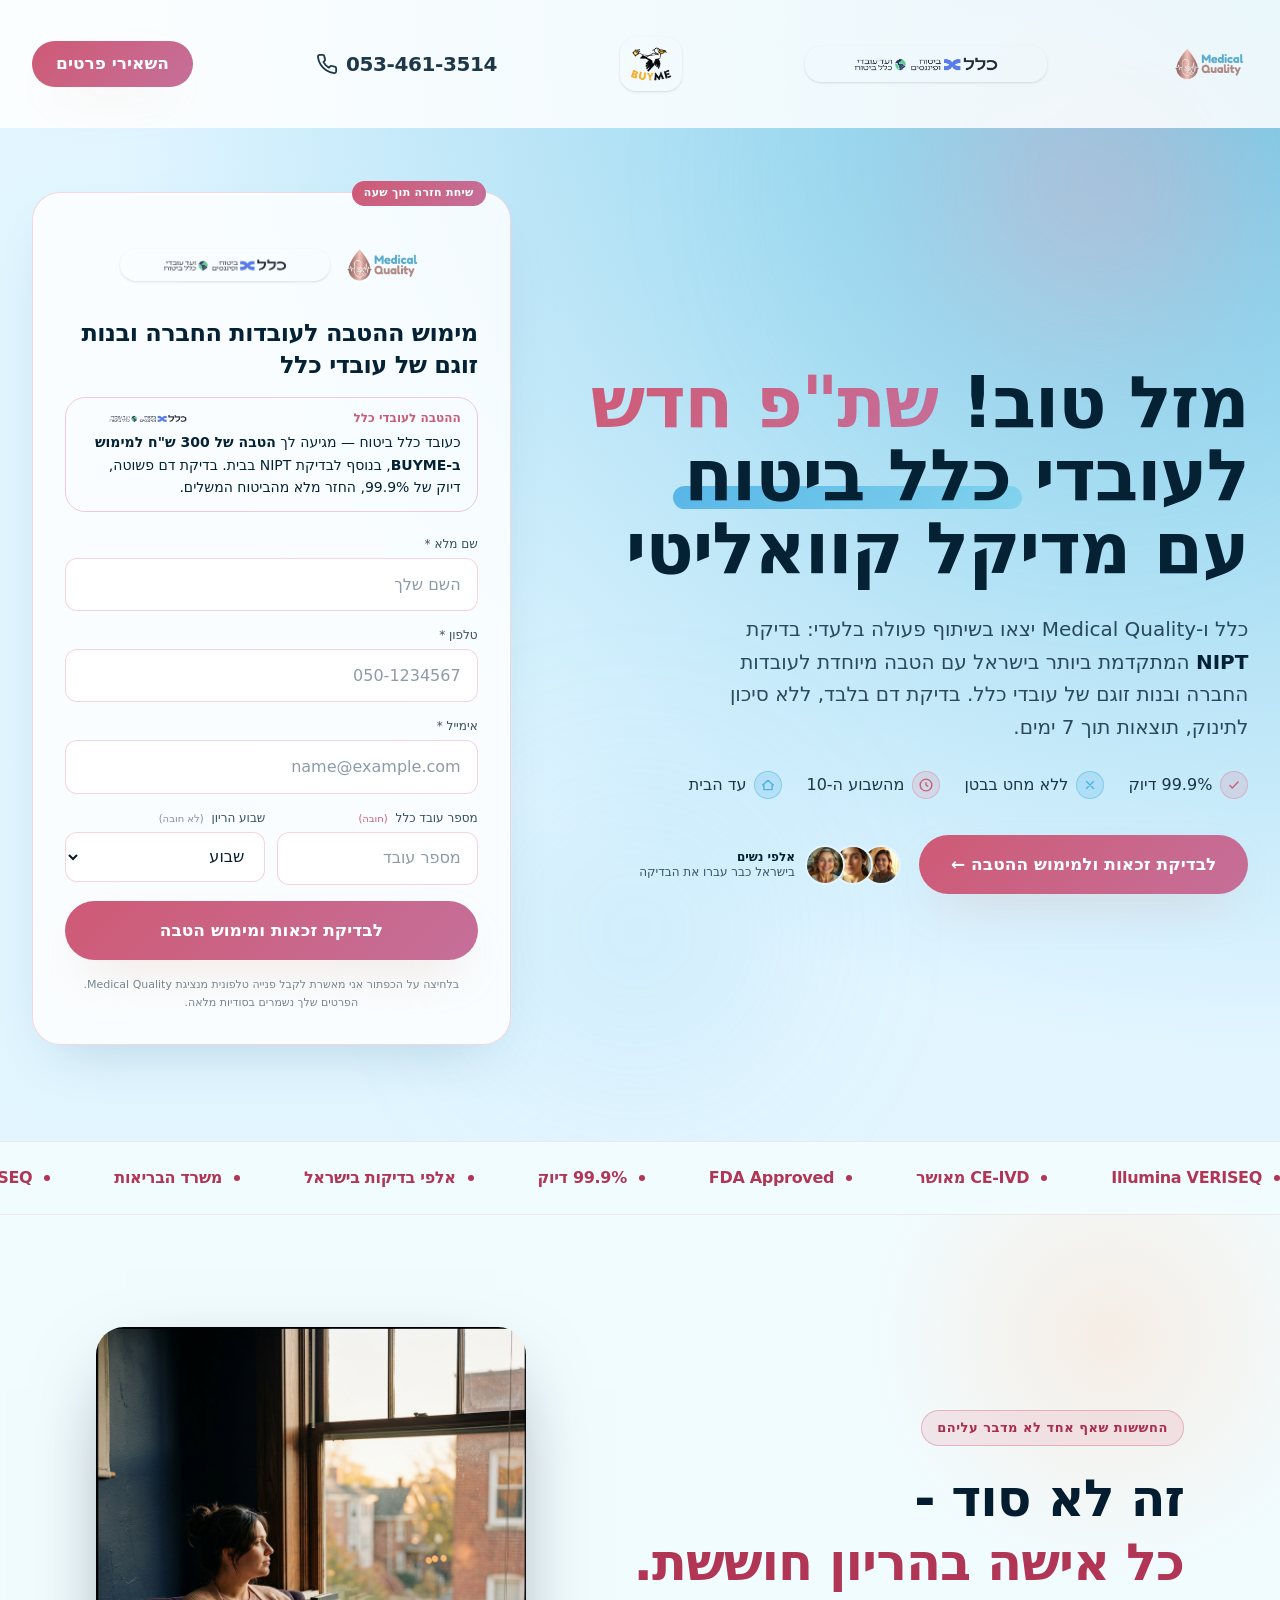
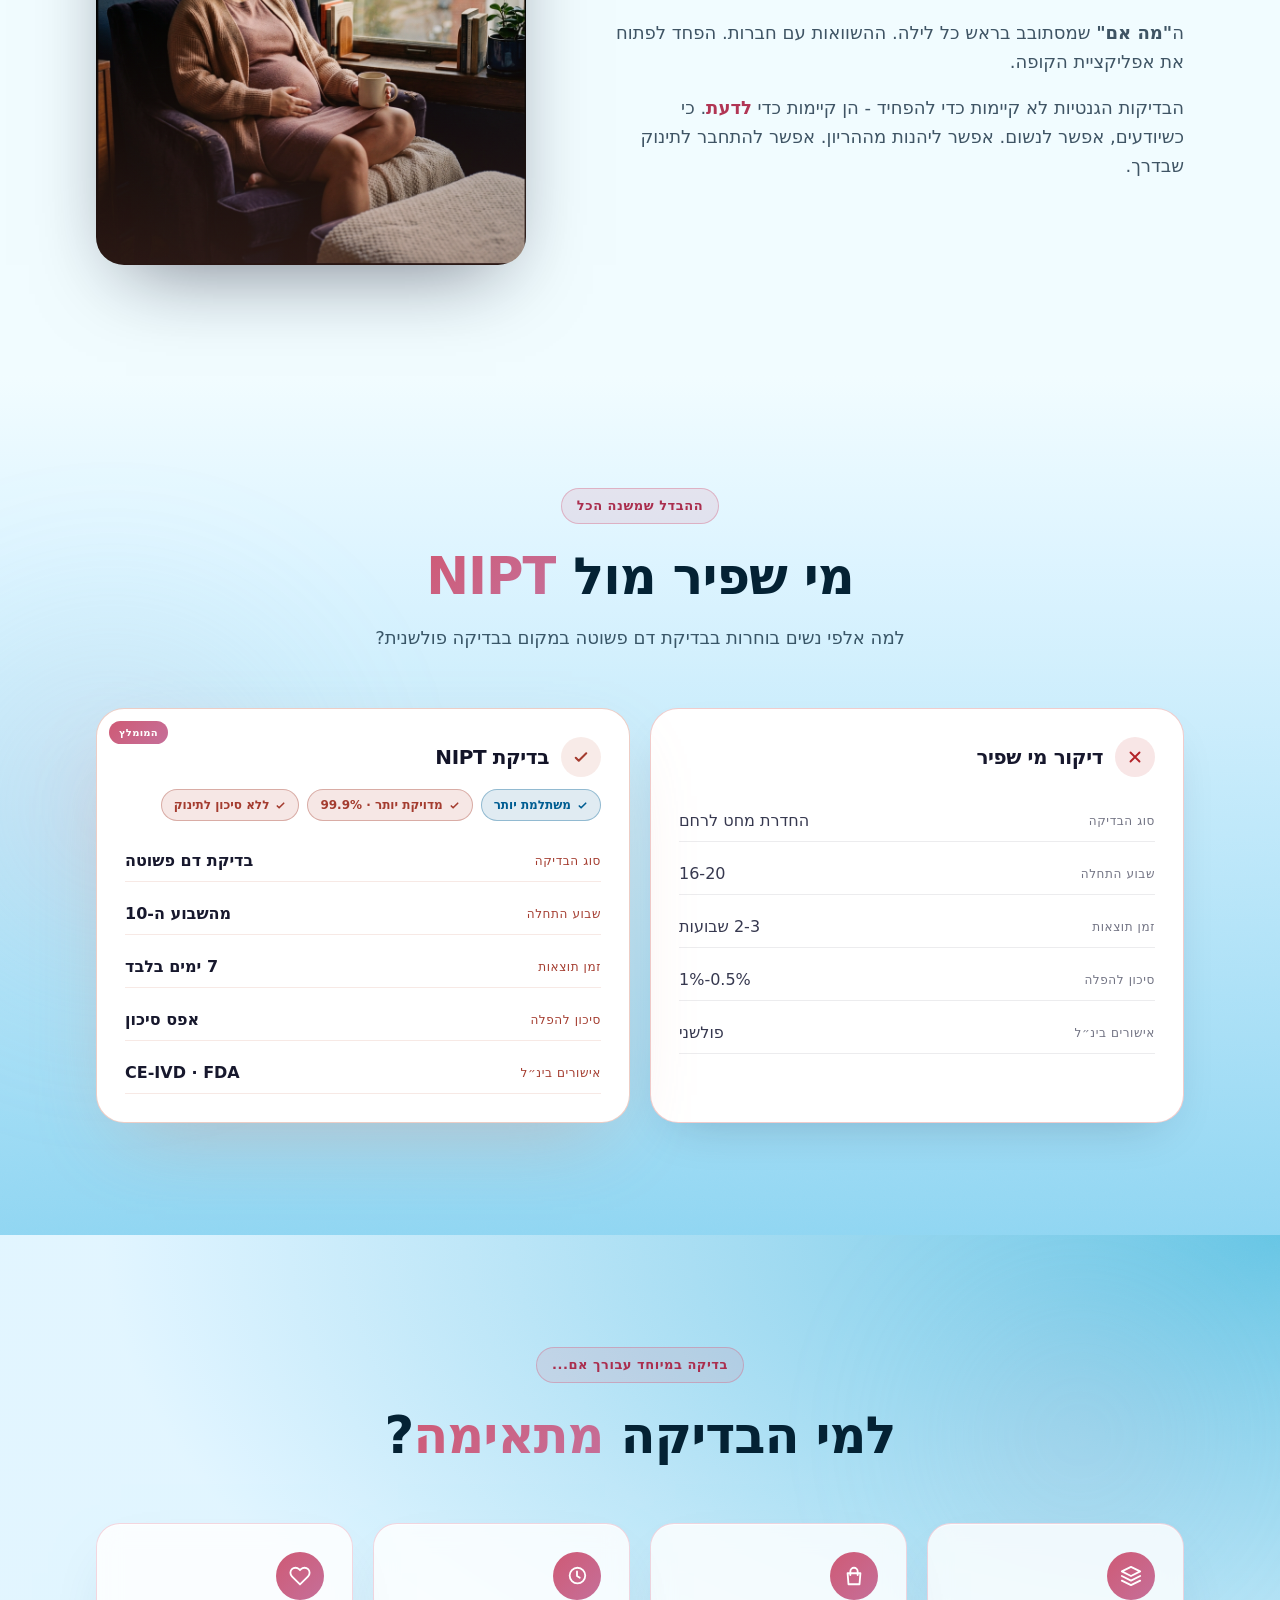
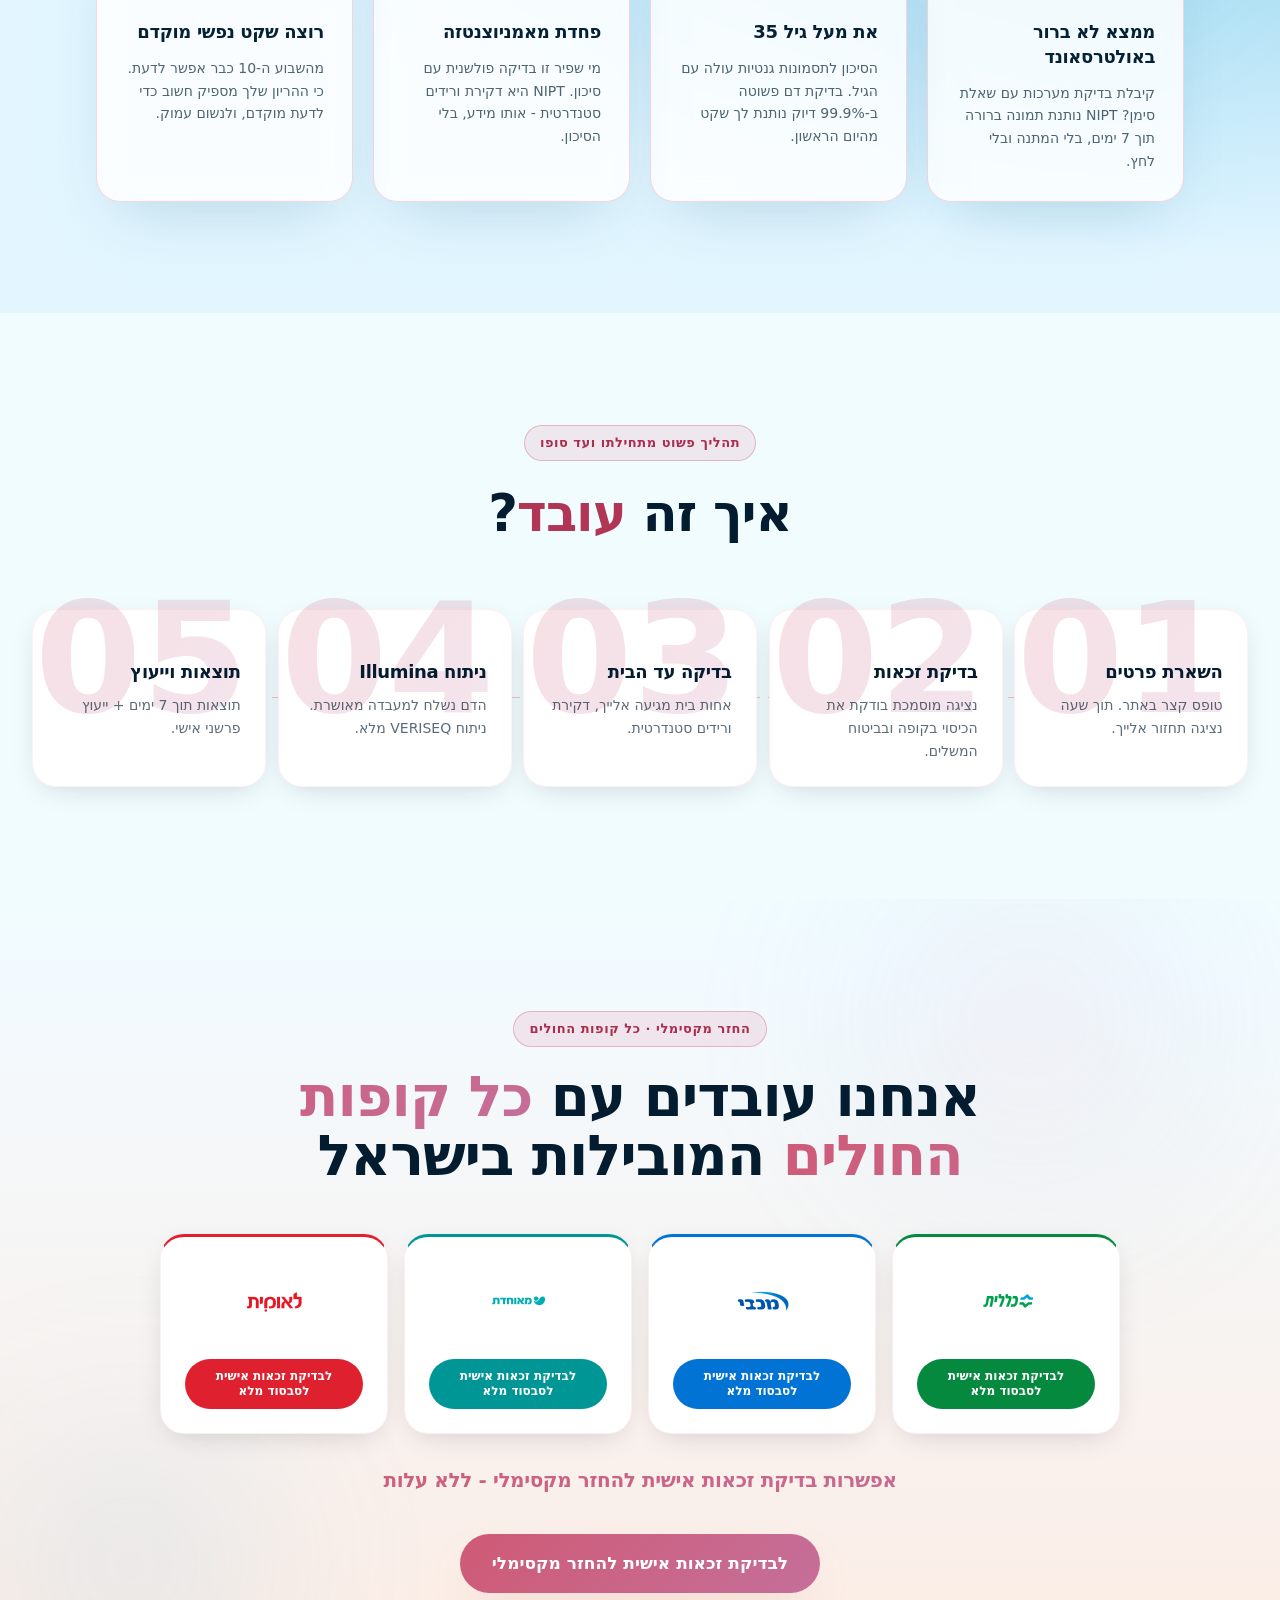
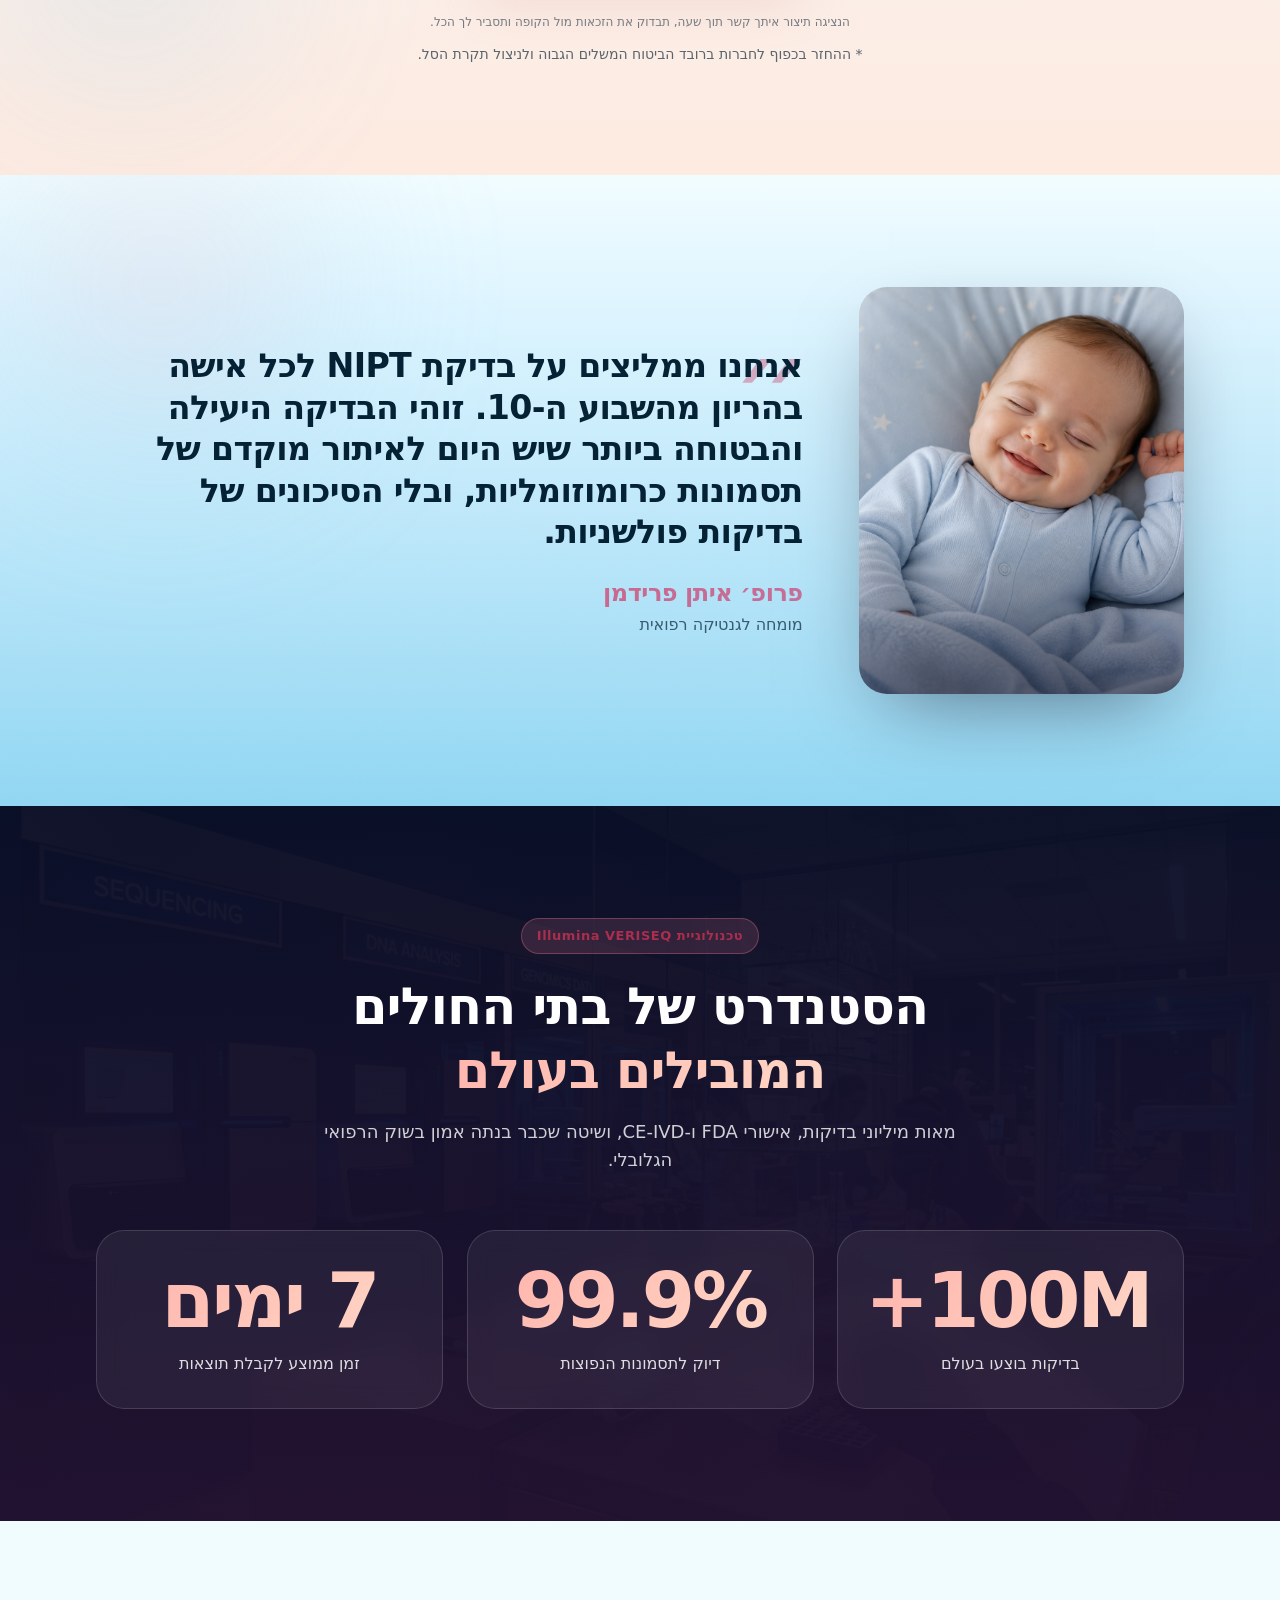
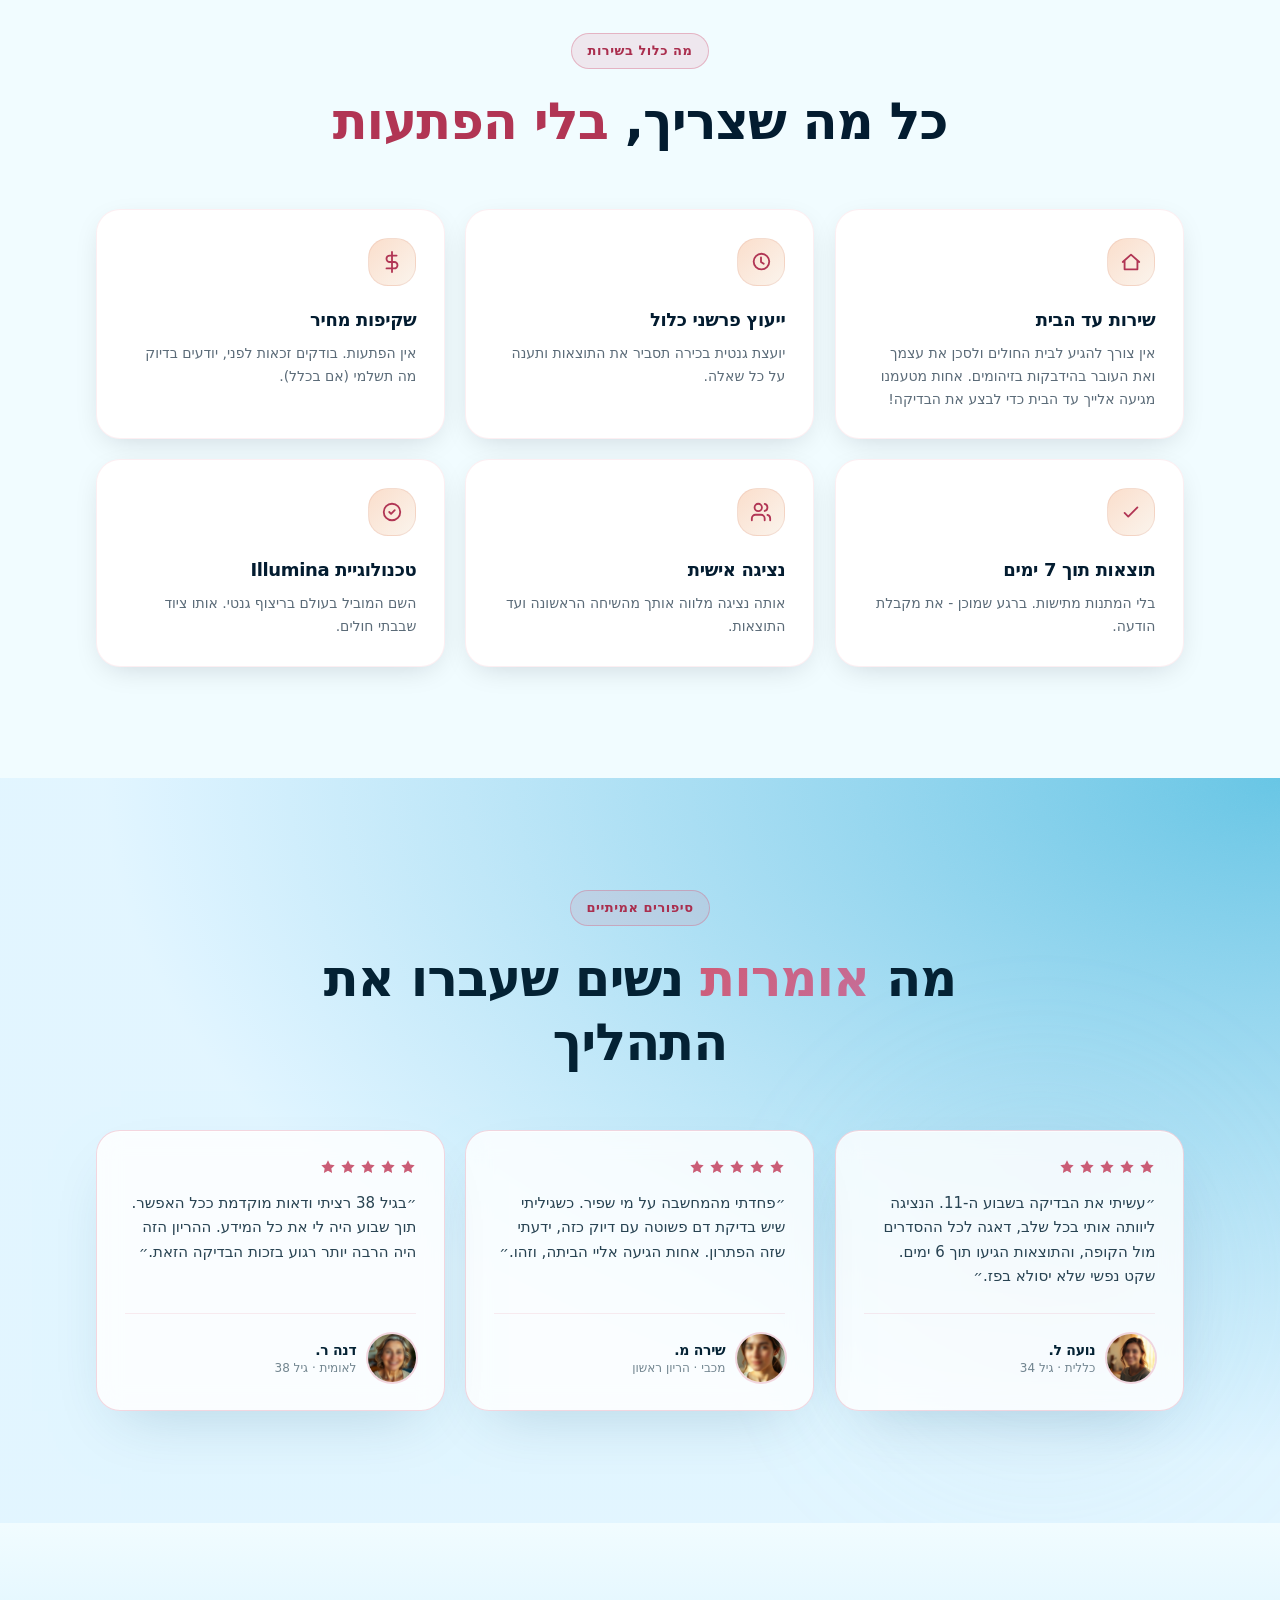
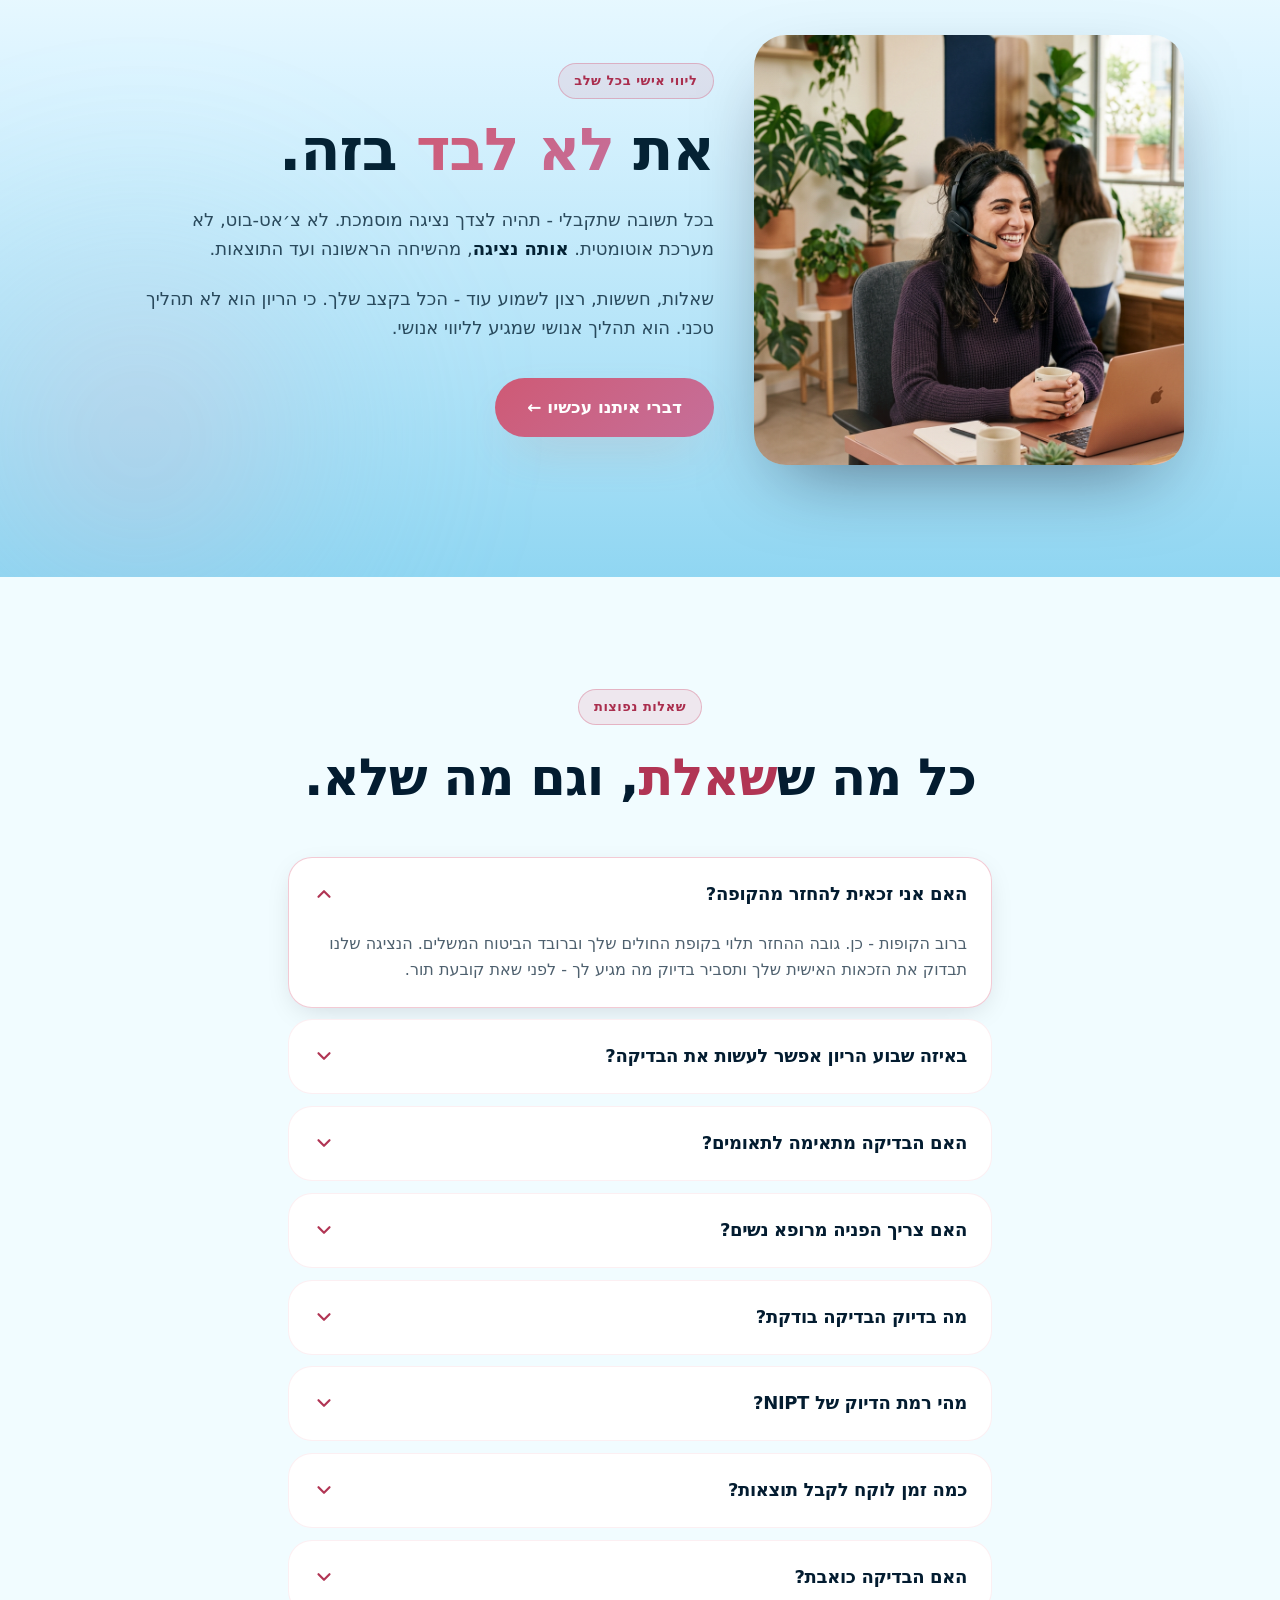
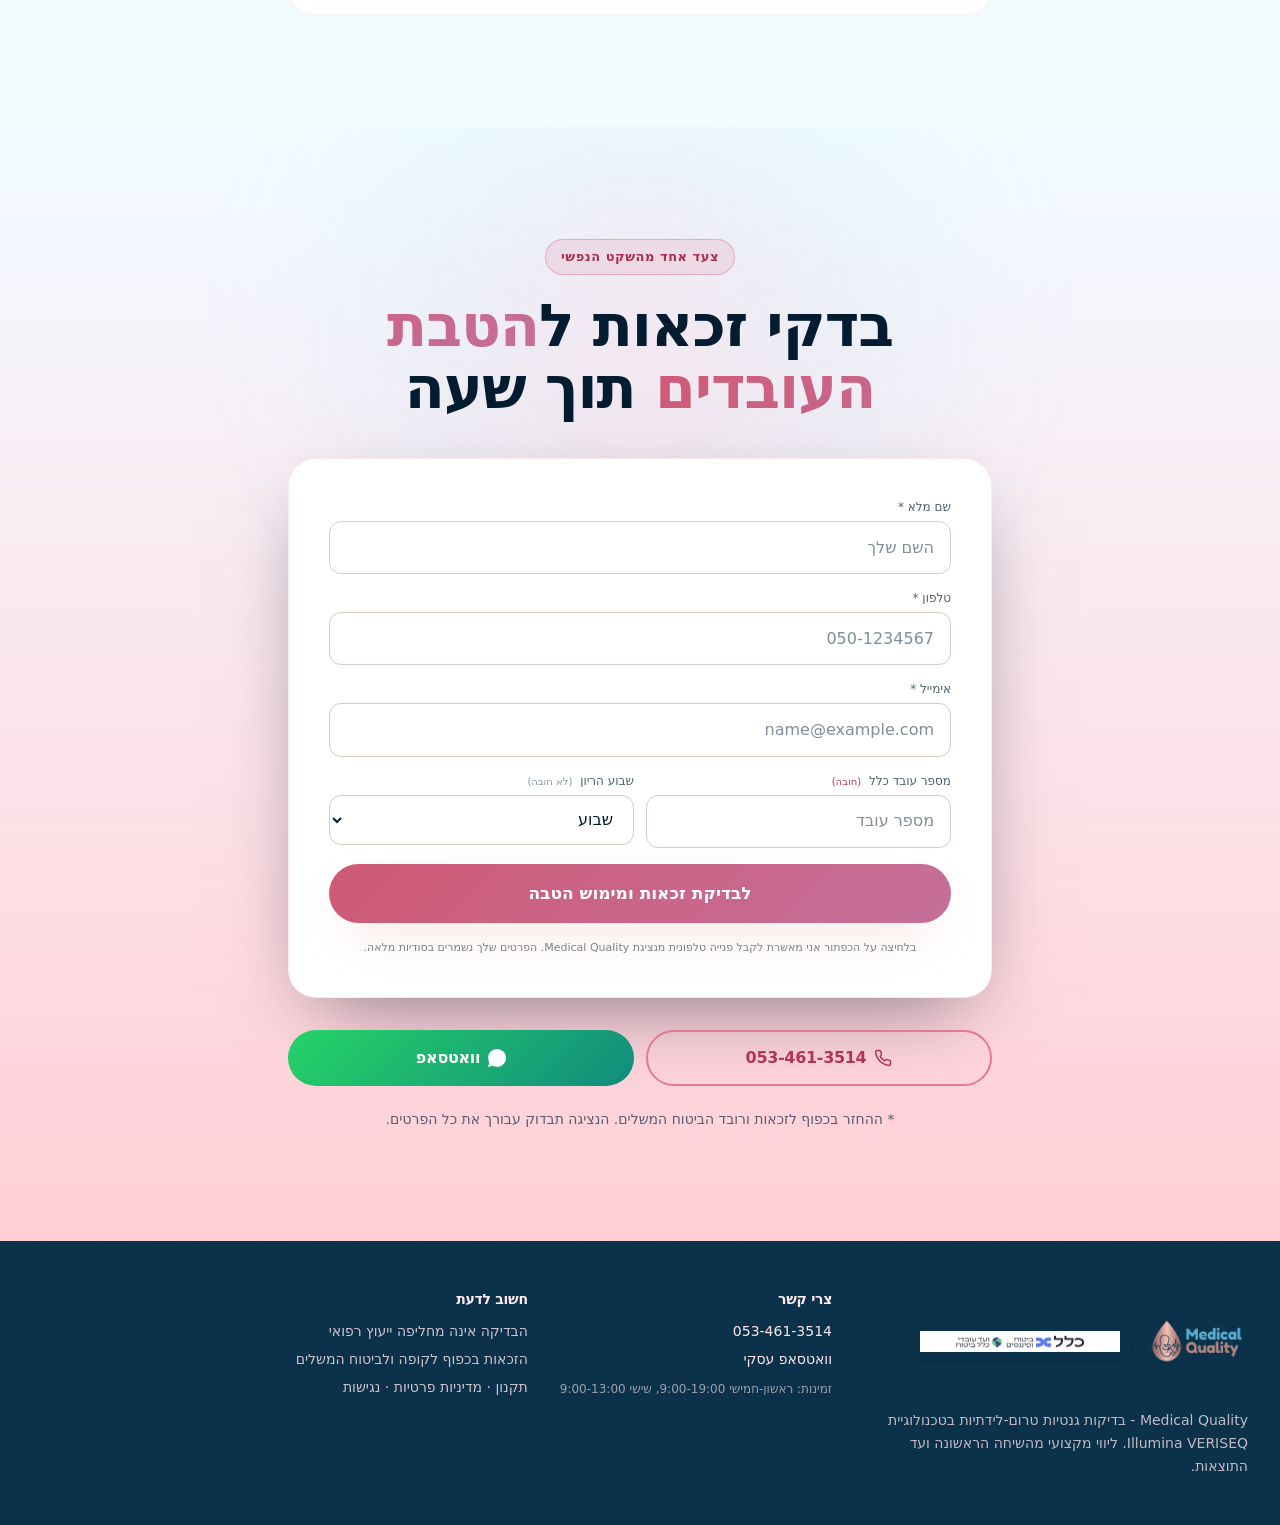
==== commit 1e5fc433: "Center-align footer co-brand logos Footer Clal + Medical Quality logos now share a centered axis (st" ====
--- a/index.html
+++ b/index.html
@@ -2803,7 +2803,7 @@
         >
           <div>
             <div
-              class="flex flex-col md:flex-row items-start md:items-center gap-3 mb-4"
+              class="flex flex-col md:flex-row items-center md:items-center gap-3 mb-4"
             >
               <img
                 src="assets/mq-logo-BUvgnzdj.png"
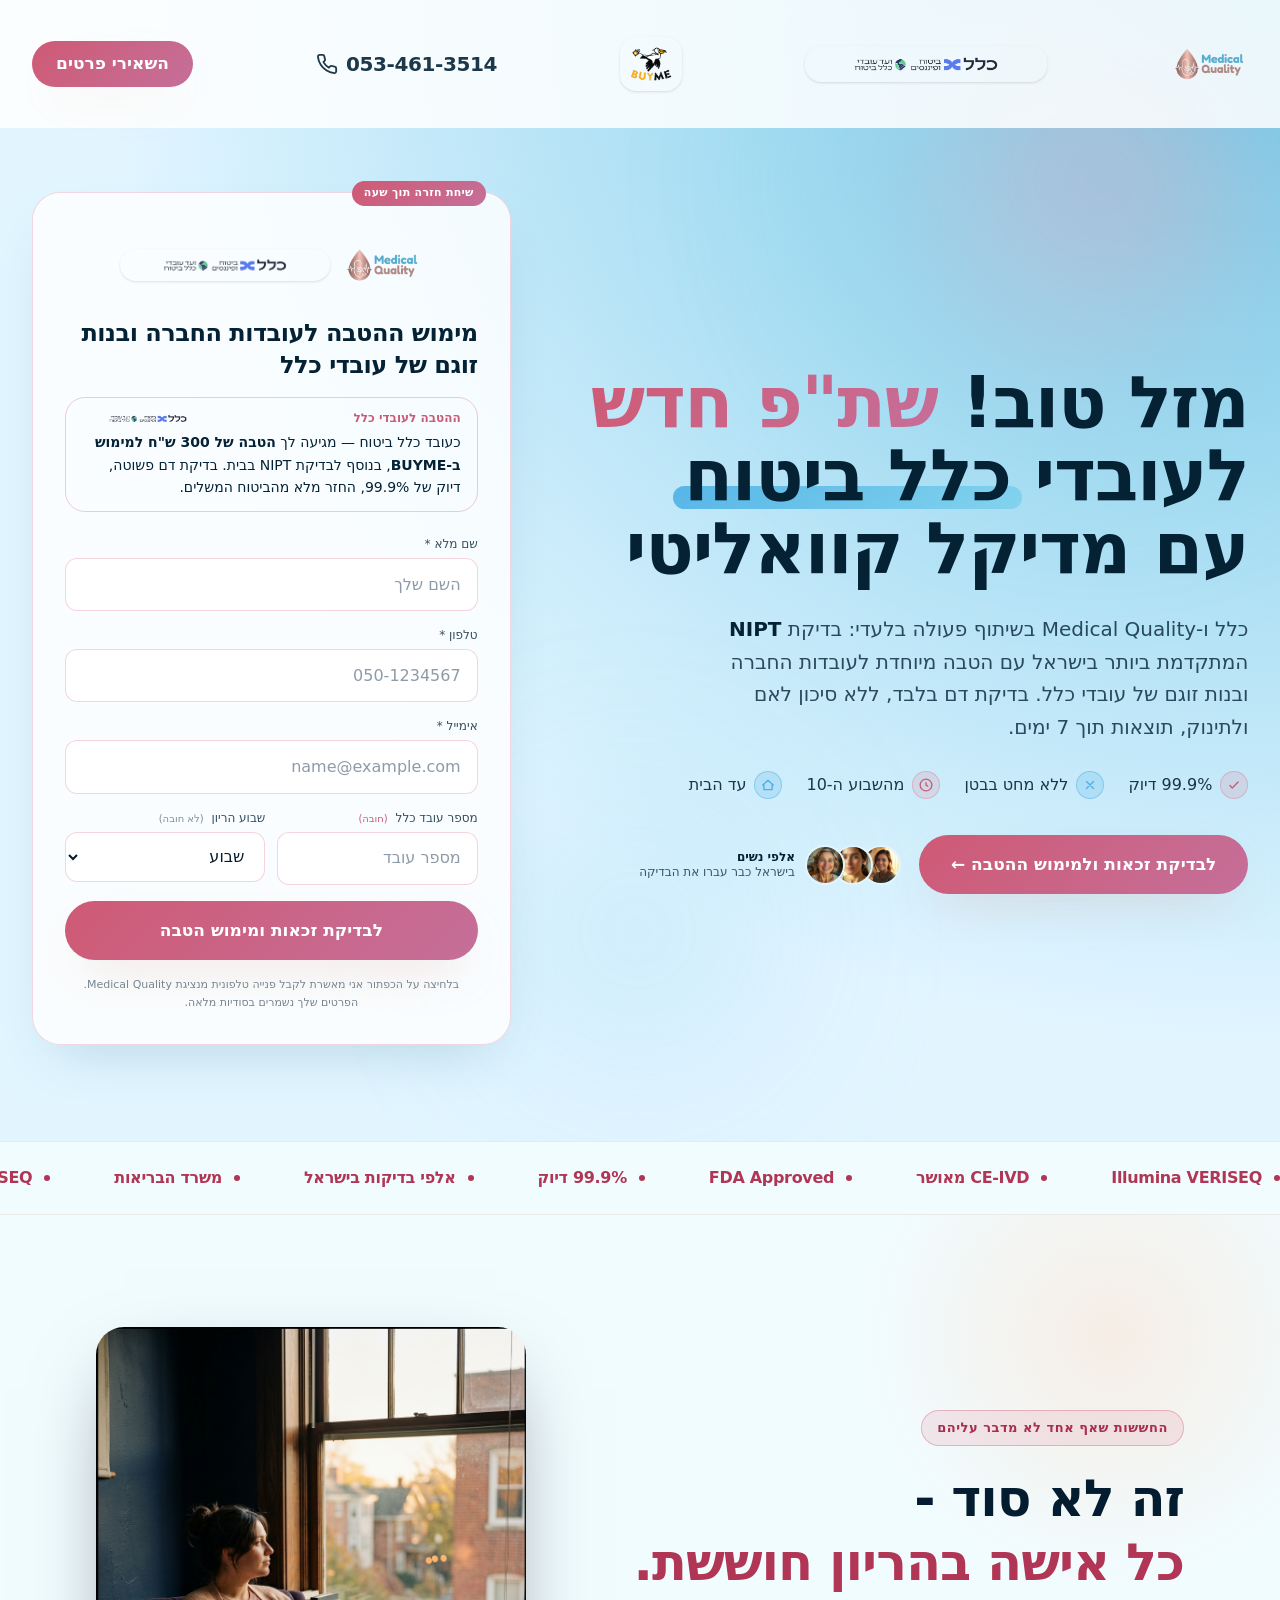
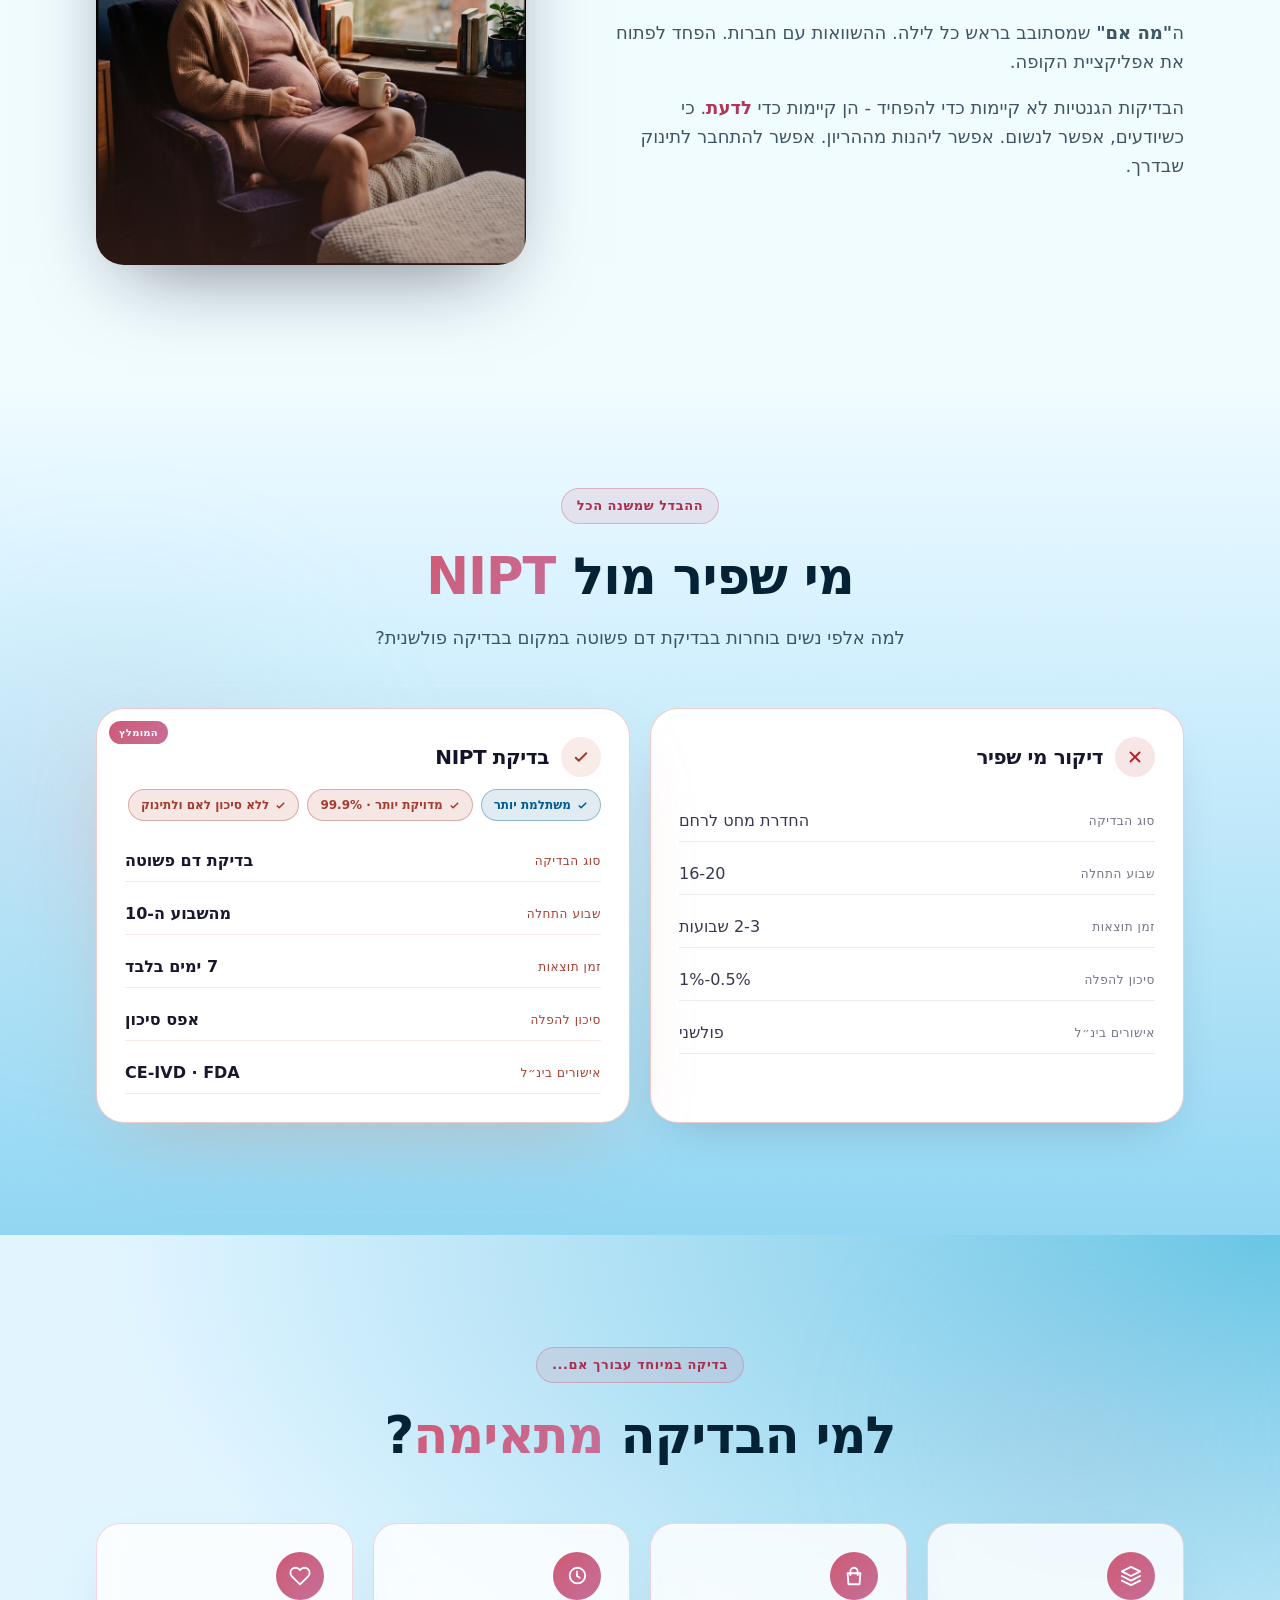
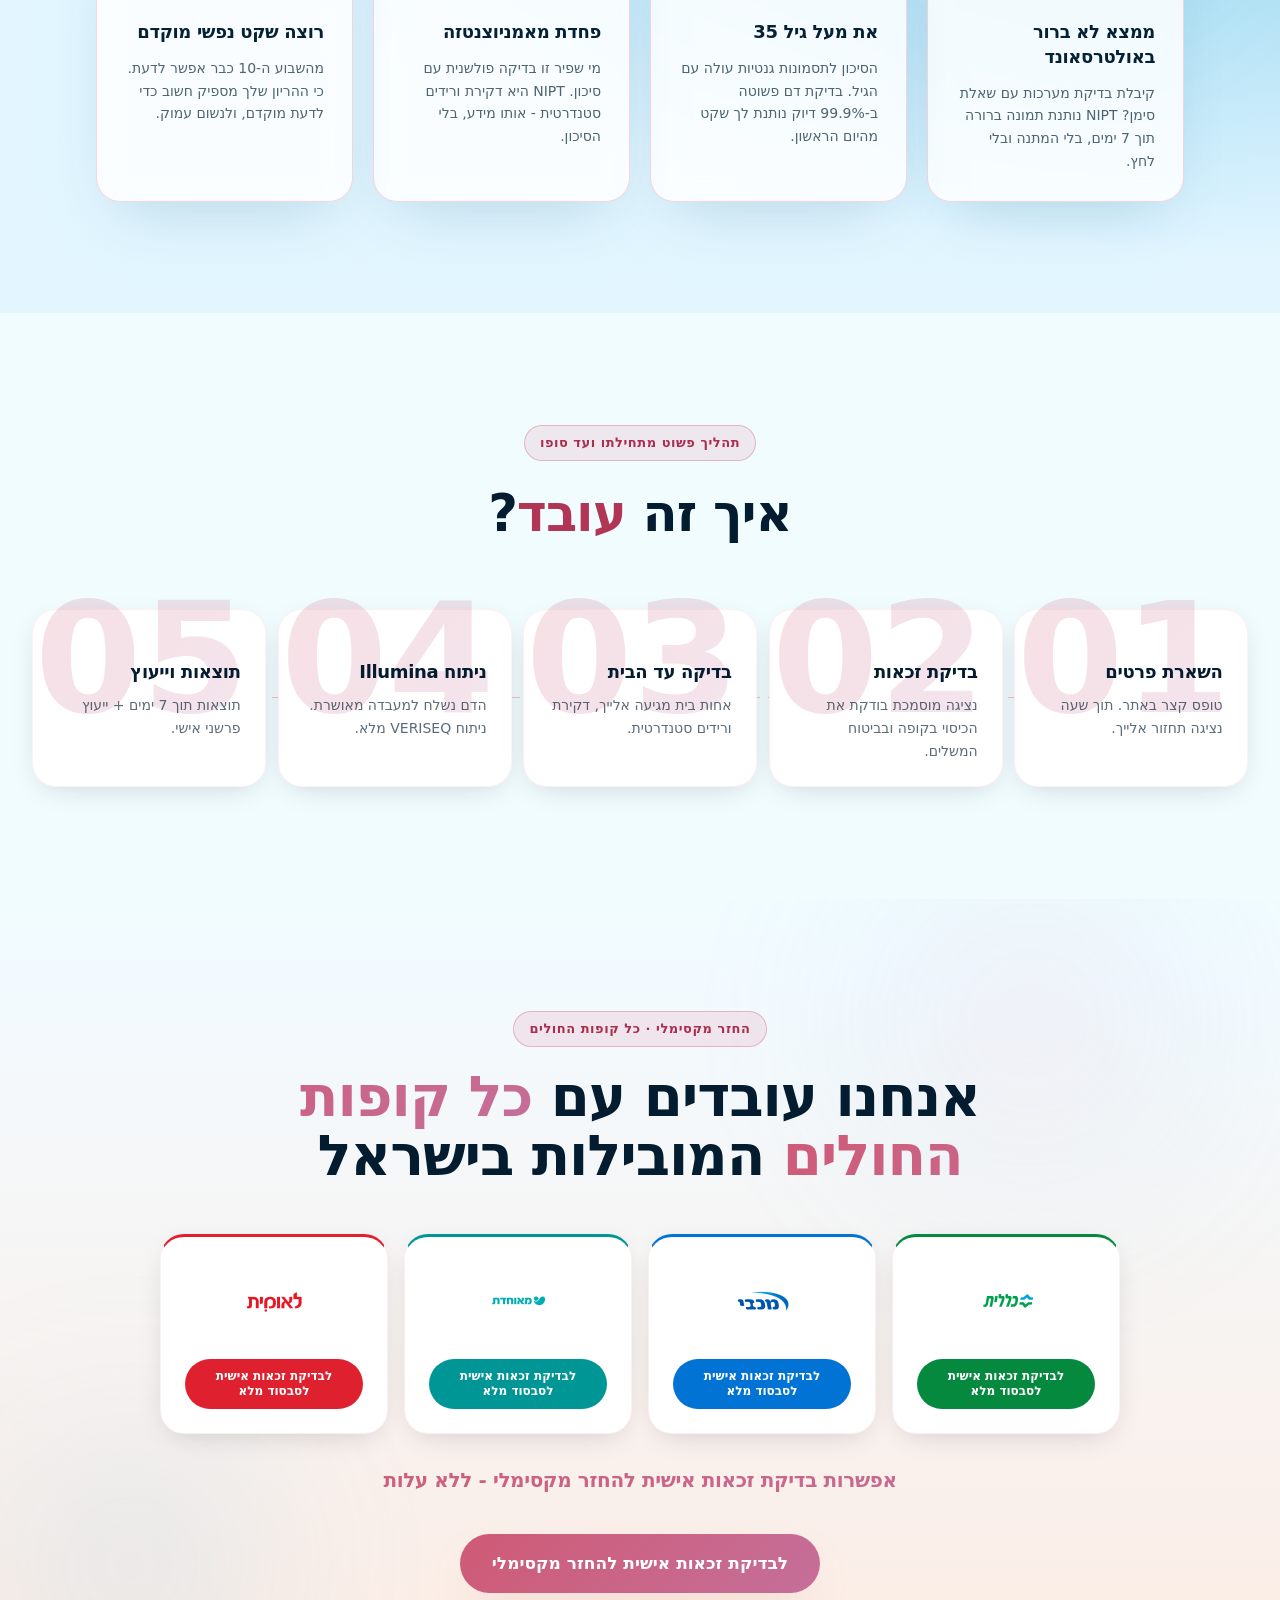
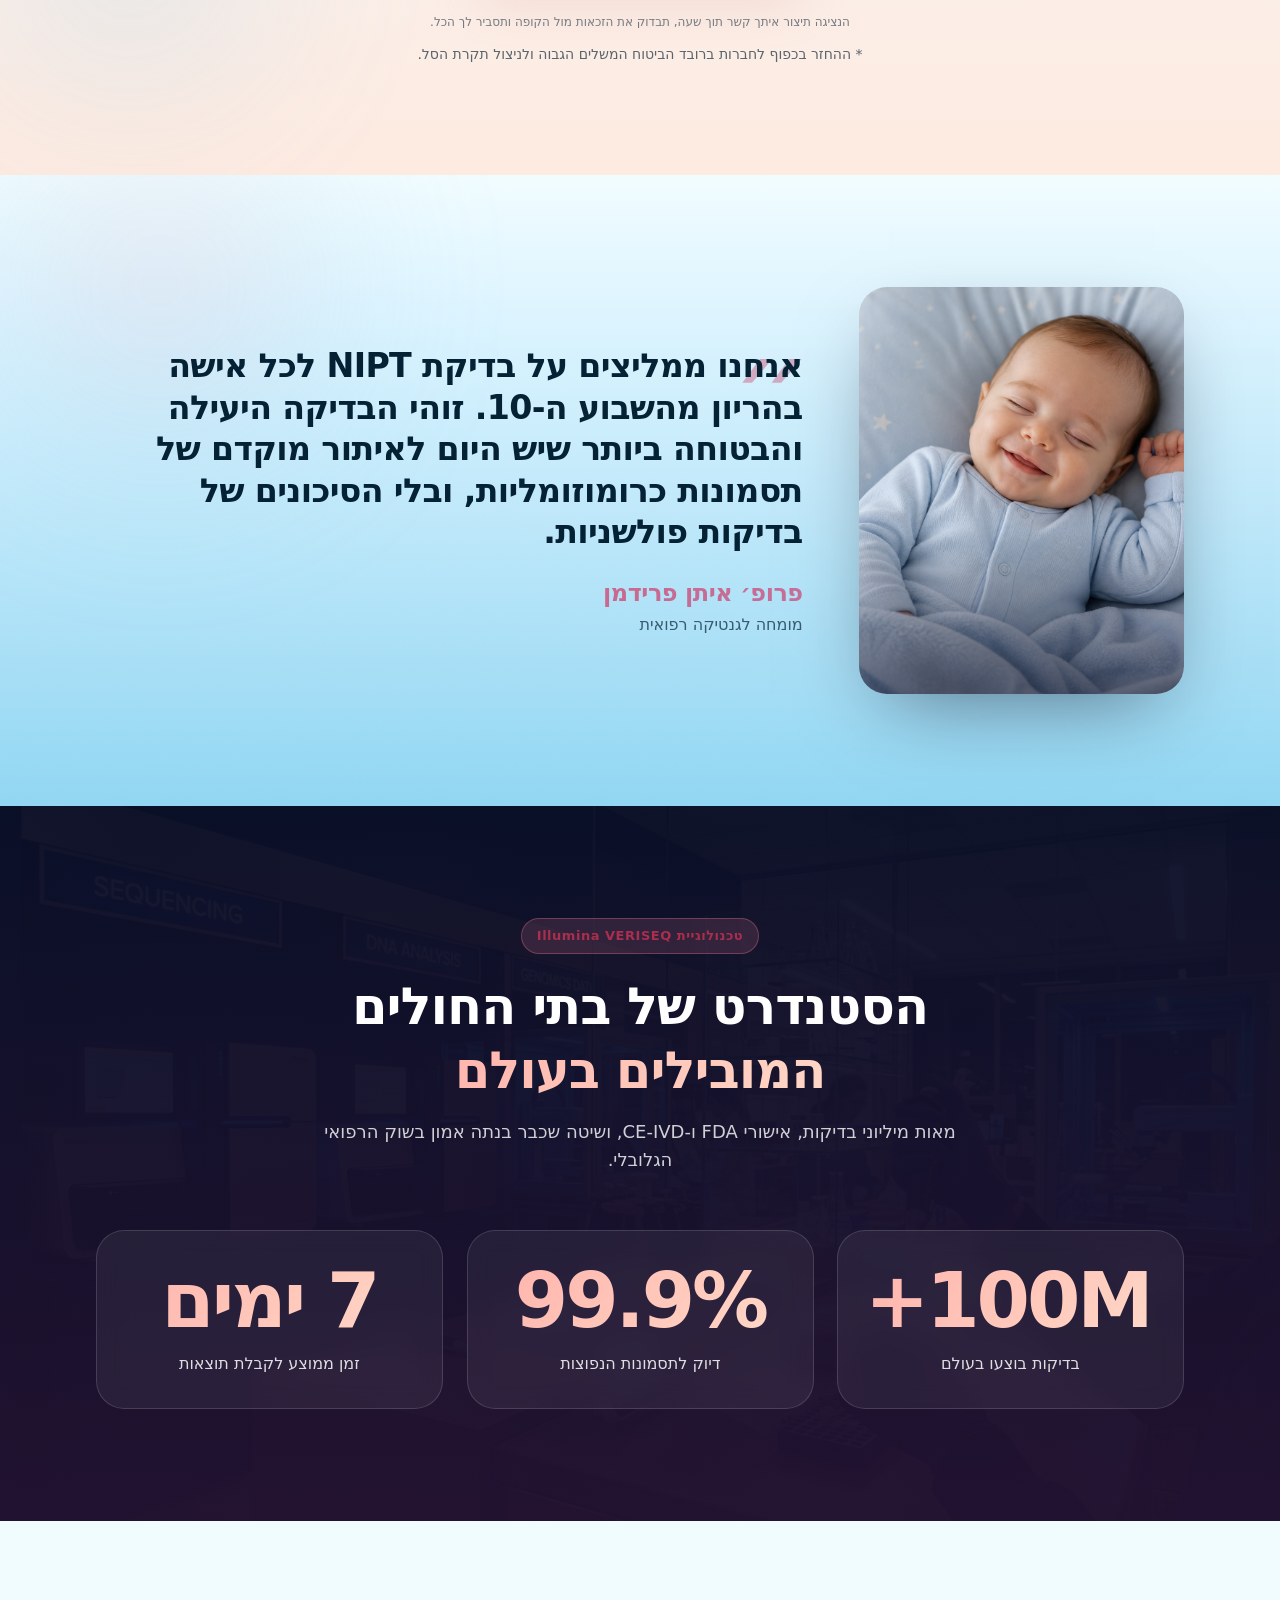
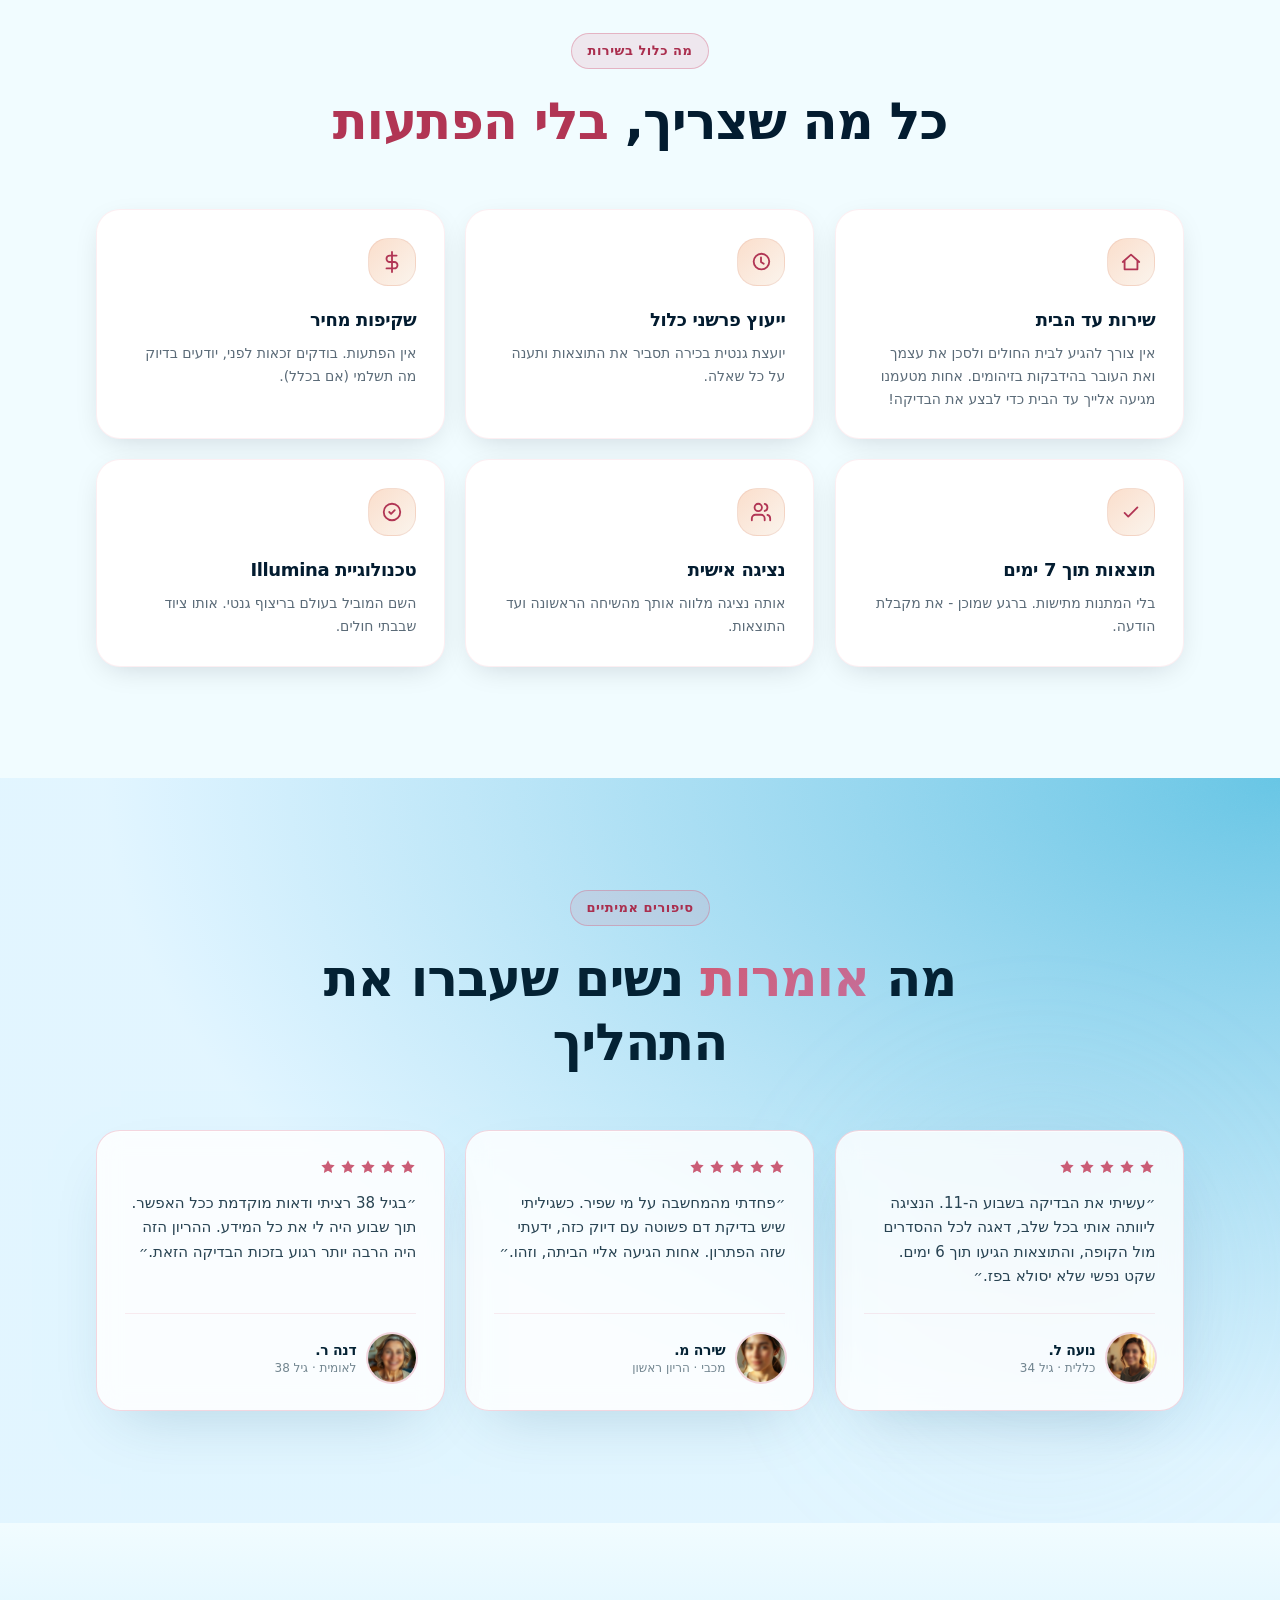
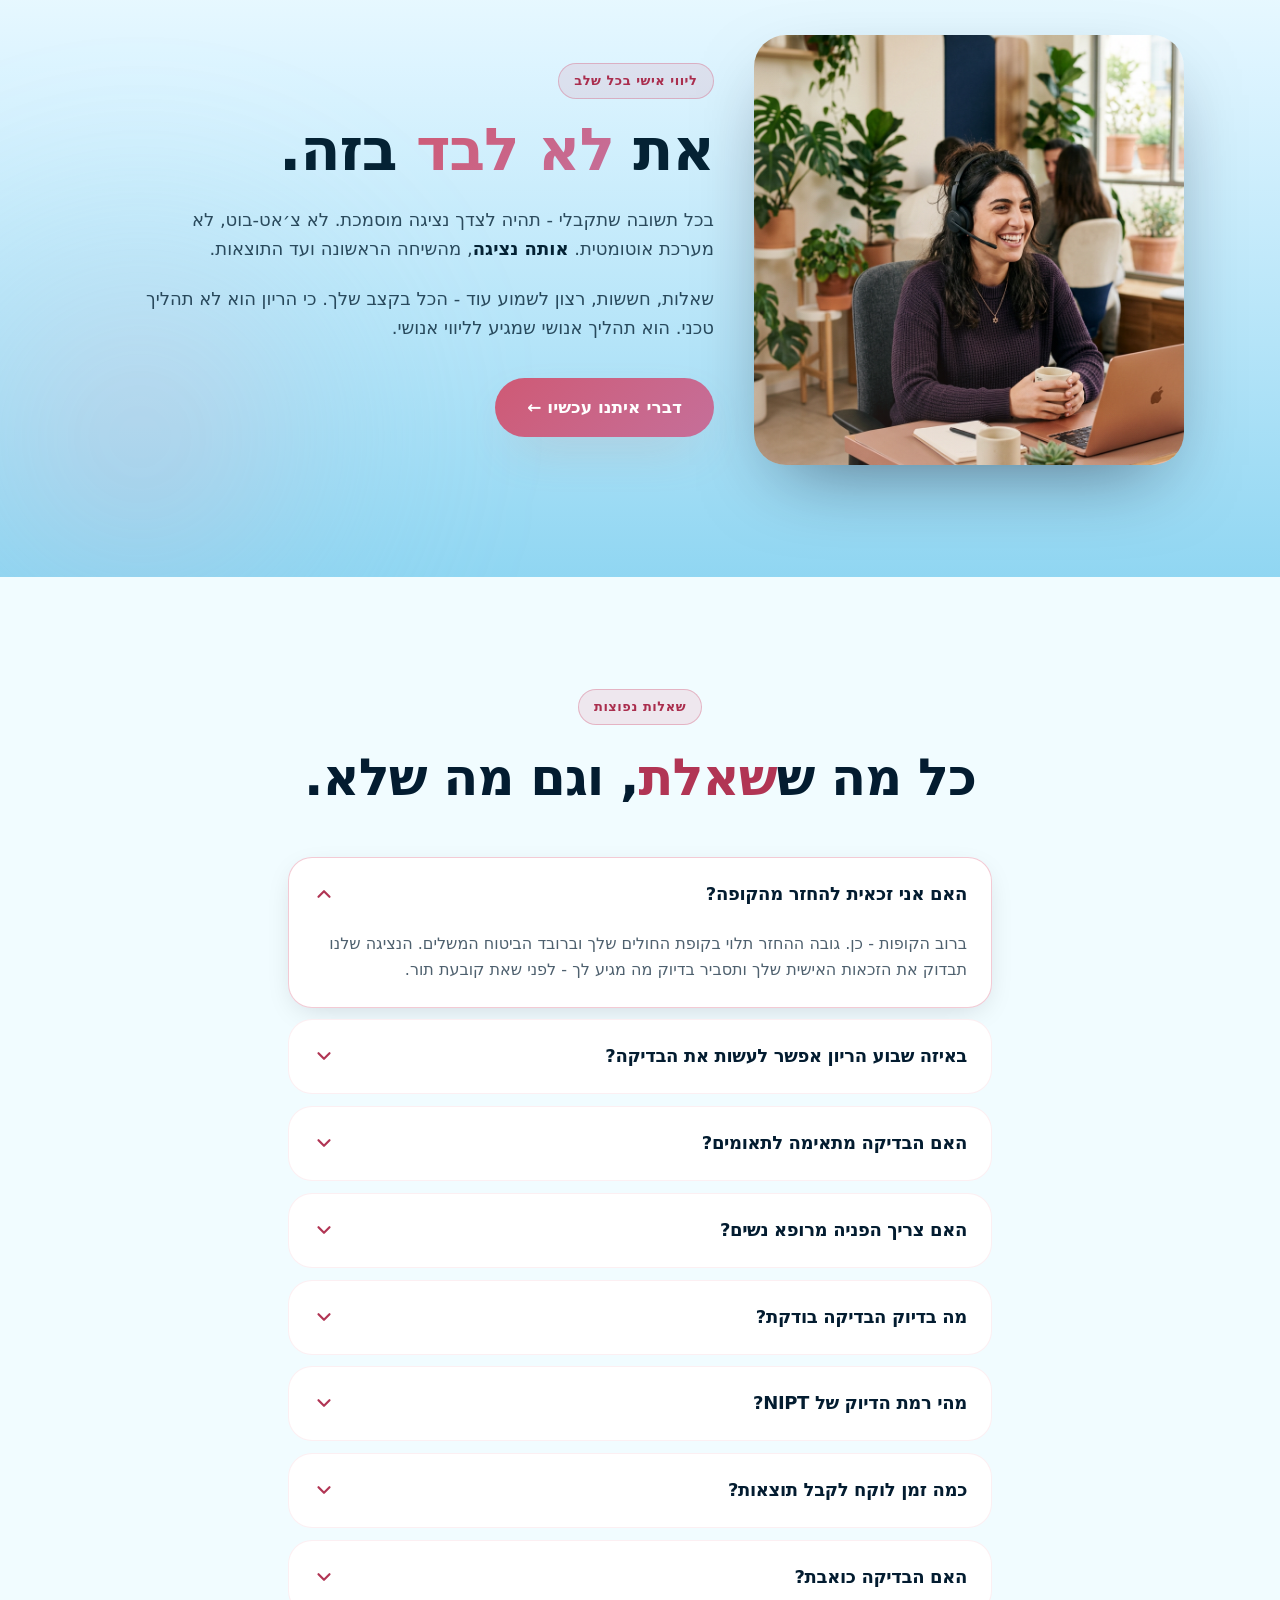
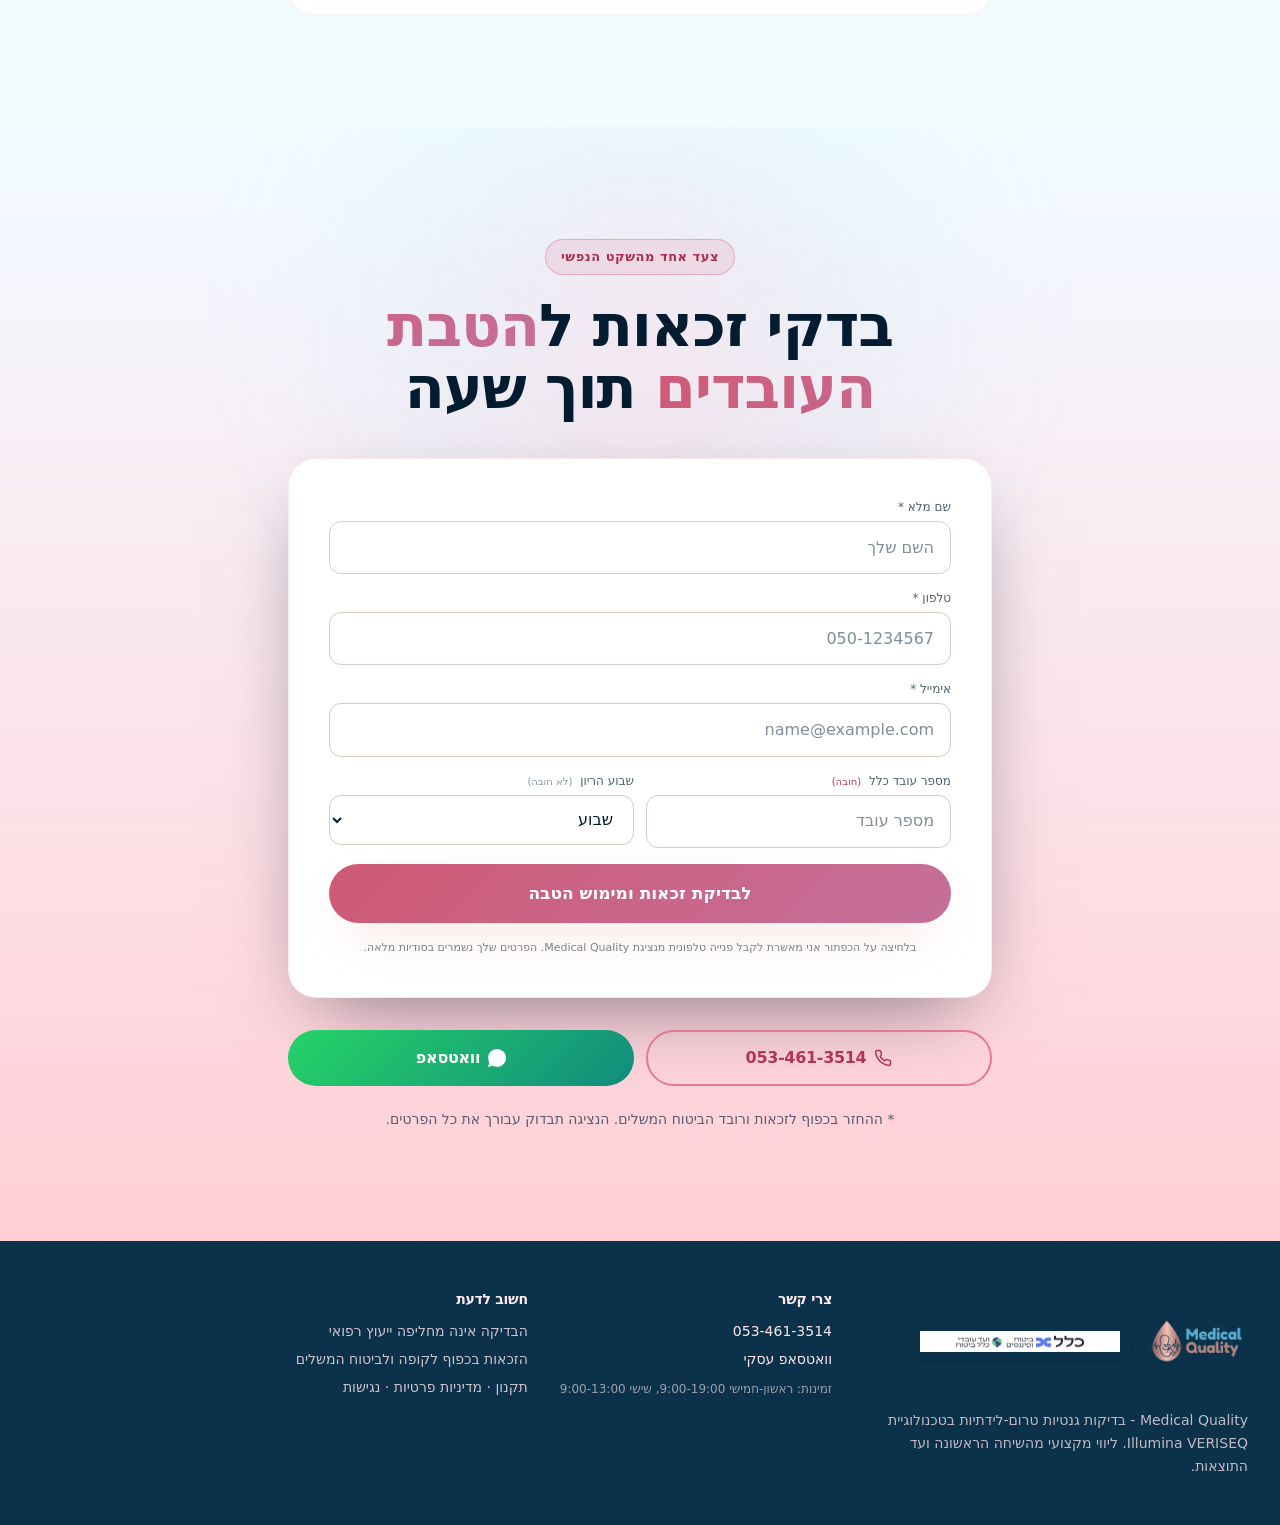
==== commit 61042ed7: "Favicon = Medical Quality droplet + copy tweaks - Add assets/favicon.png (cropped MQ droplet icon), " ====
--- a/index.html
+++ b/index.html
@@ -33,7 +33,7 @@
     />
     <meta
       property="og:description"
-      content="טכנולוגיית Illumina VERISEQ. בדיקת דם בלבד, ללא סיכון לתינוק, תוצאות תוך 7 ימים. בדיקת זכאות אישית להחזר מקסימלי מהקופה."
+      content="טכנולוגיית Illumina VERISEQ. בדיקת דם בלבד, ללא סיכון לאם ולתינוק, תוצאות תוך 7 ימים. בדיקת זכאות אישית להחזר מקסימלי מהקופה."
     />
     <meta name="twitter:card" content="summary_large_image" />
     <meta
@@ -49,15 +49,8 @@
     <meta property="og:image:height" content="1024" />
     <meta property="og:image:alt" content="בדיקת NIPT - Medical Quality" />
     <meta name="twitter:image" content="/assets/og-image-C7i3VOb0.jpg" />
-    <link
-      rel="icon"
-      type="image/png"
-      href="https://medical-quality.co.il/favicon.png"
-    />
-    <link
-      rel="apple-touch-icon"
-      href="https://medical-quality.co.il/apple-touch-icon.png"
-    />
+    <link rel="icon" type="image/png" href="assets/favicon.png" />
+    <link rel="apple-touch-icon" href="assets/favicon.png" />
     <link rel="preconnect" href="https://fonts.googleapis.com/" />
     <link
       rel="preconnect"
@@ -291,10 +284,10 @@
               data-reveal-delay="180"
               data-revealed="true"
             >
-              כלל ו-Medical Quality יצאו בשיתוף פעולה בלעדי: בדיקת
+              כלל ו-Medical Quality בשיתוף פעולה בלעדי: בדיקת
               <strong class="text-cream">NIPT</strong> המתקדמת ביותר בישראל עם
               הטבה מיוחדת לעובדות החברה ובנות זוגם של עובדי כלל. בדיקת דם בלבד,
-              ללא סיכון לתינוק, תוצאות תוך 7 ימים.
+              ללא סיכון לאם ולתינוק, תוצאות תוך 7 ימים.
             </p>
             <ul
               class="reveal mt-7 flex flex-wrap gap-x-6 gap-y-3 text-sm md:text-base"
@@ -1020,7 +1013,7 @@
                     stroke-linejoin="round"
                   >
                     <path d="M5 13l4 4L19 7"></path></svg
-                  >ללא סיכון לתינוק</span
+                  >ללא סיכון לאם ולתינוק</span
                 >
               </div>
               <ul class="space-y-3">
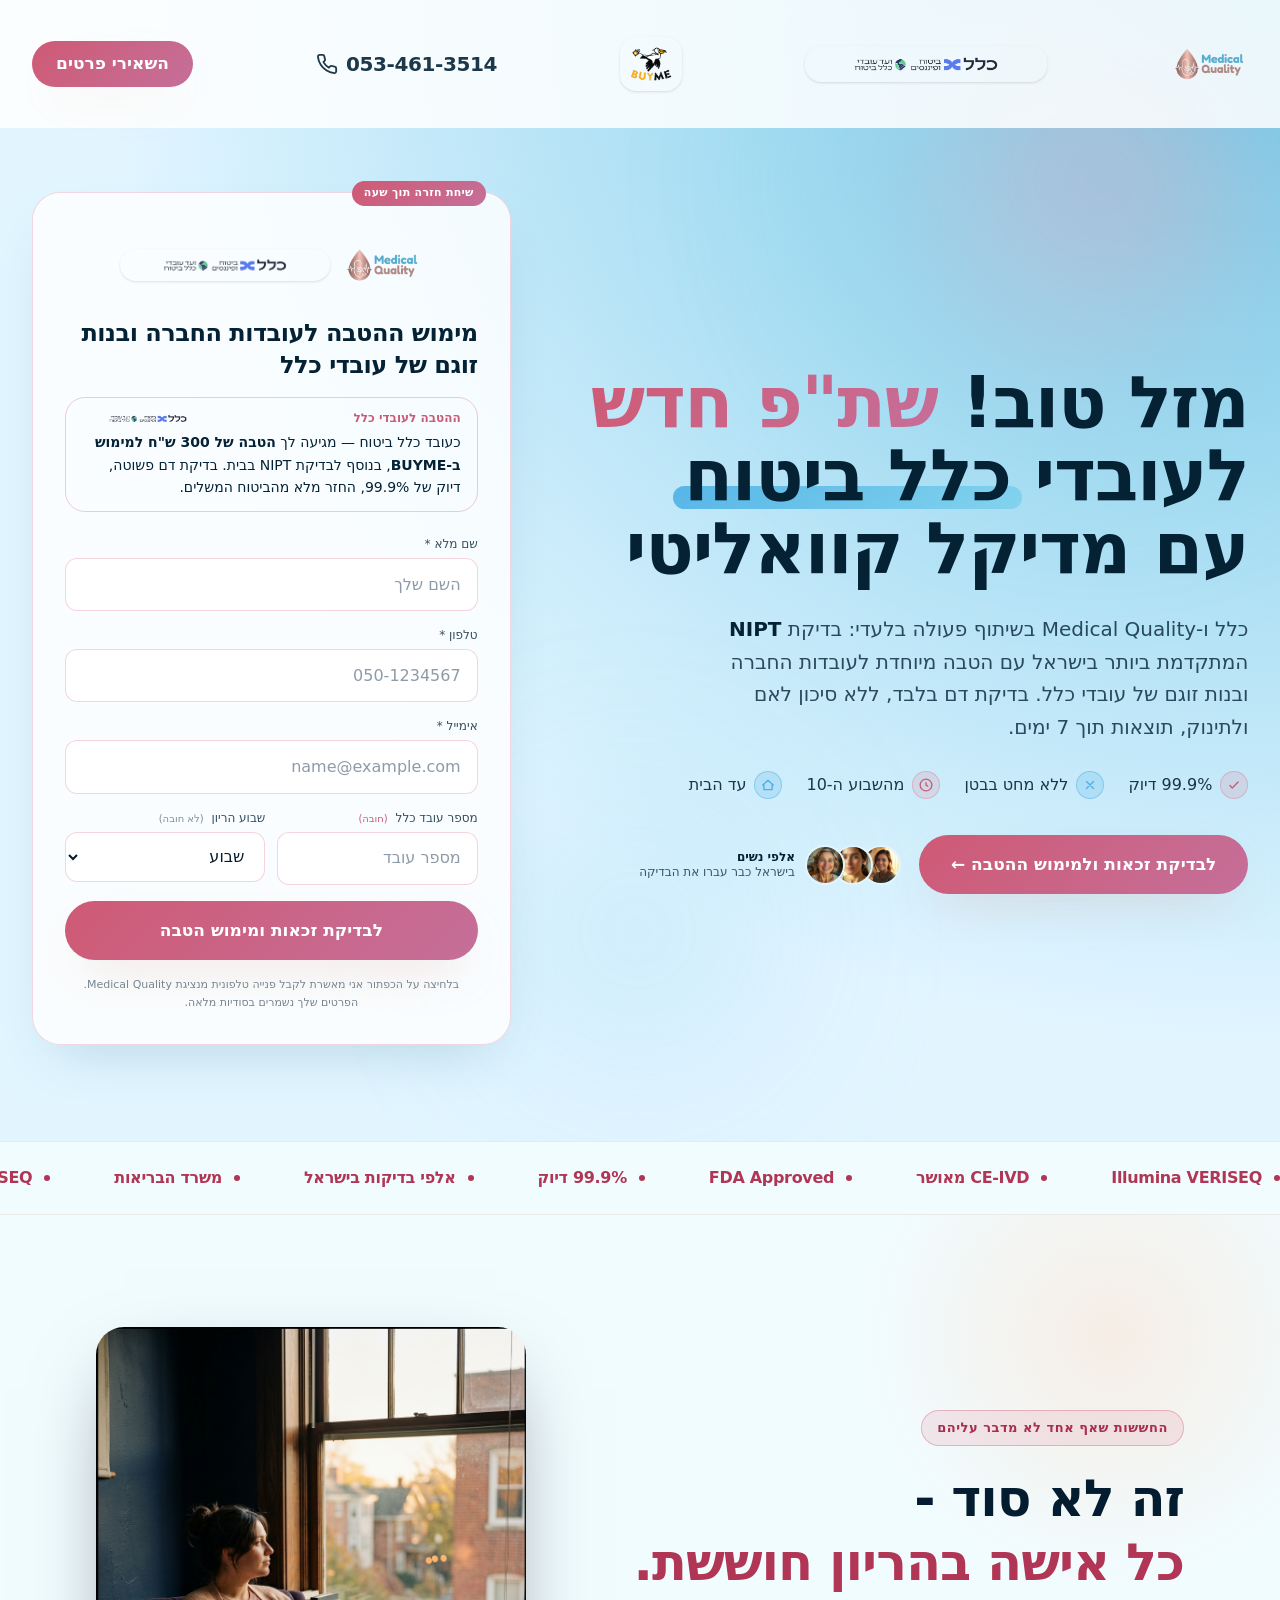
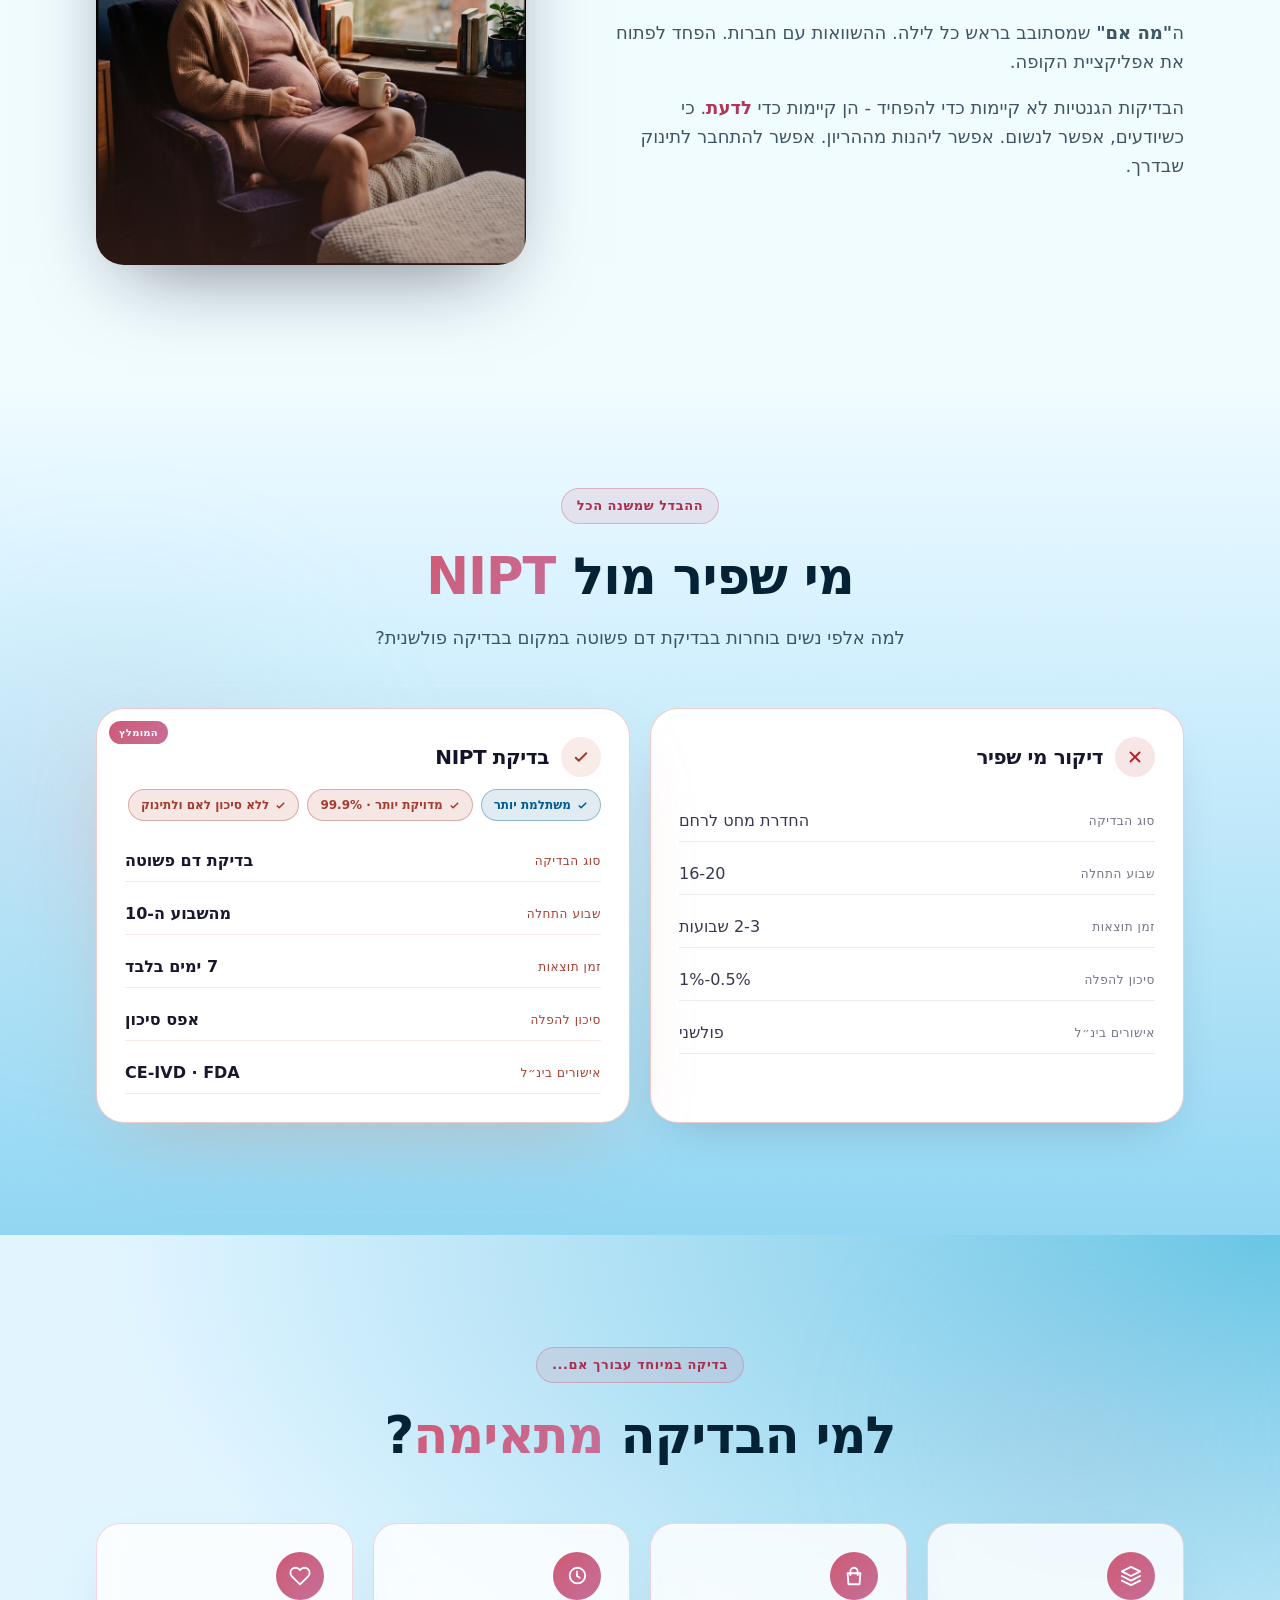
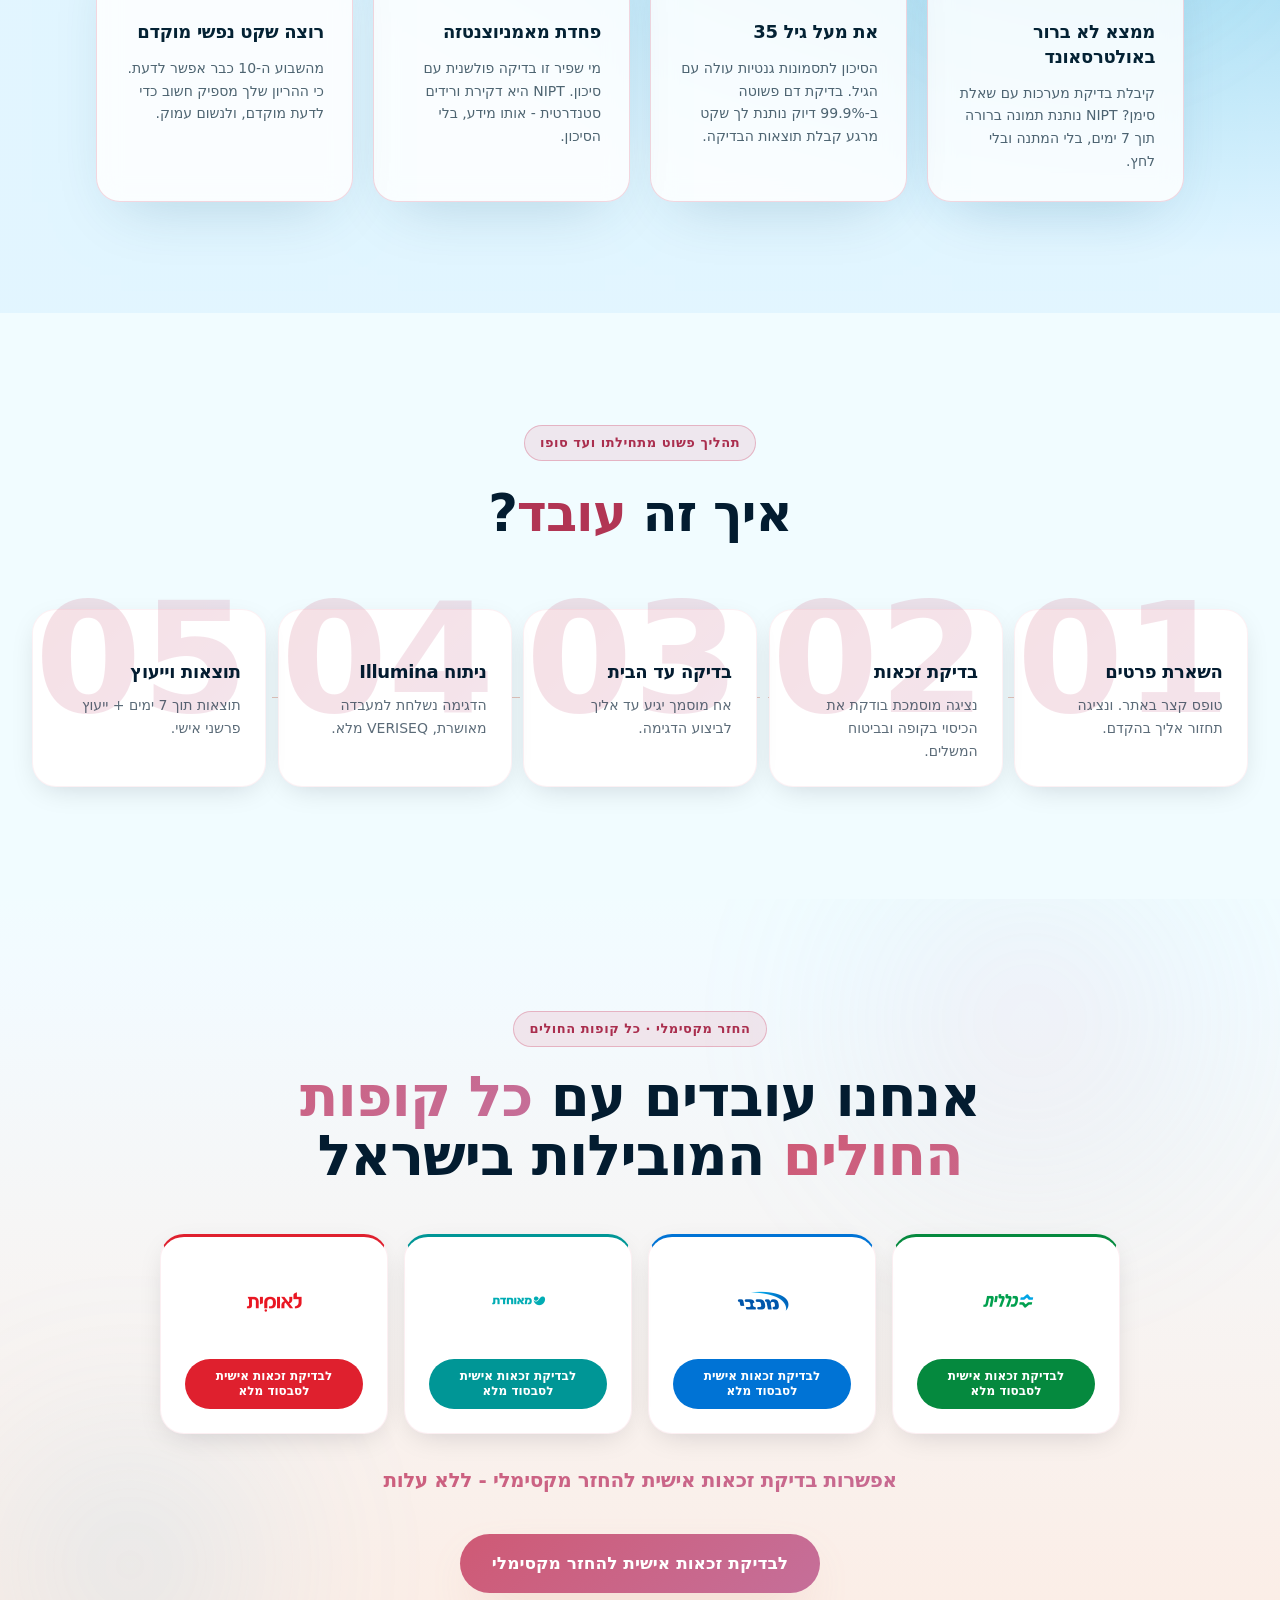
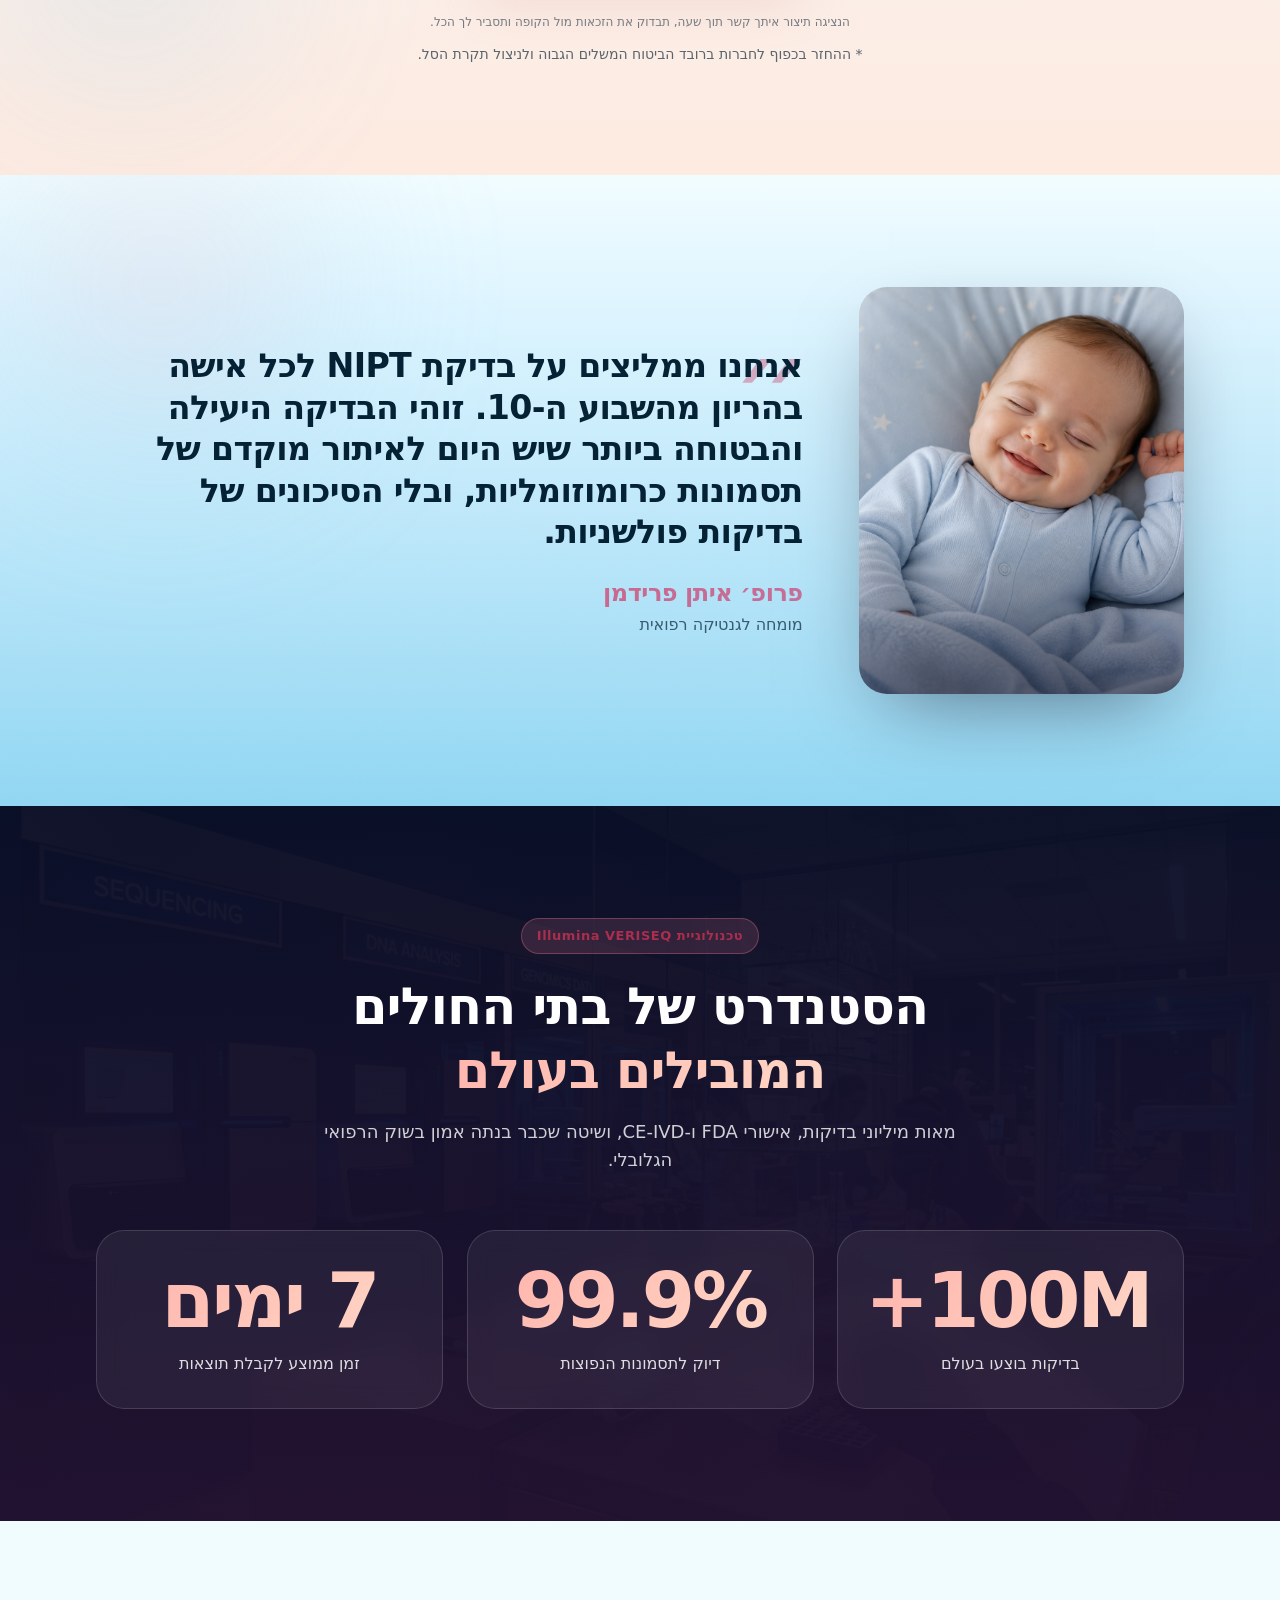
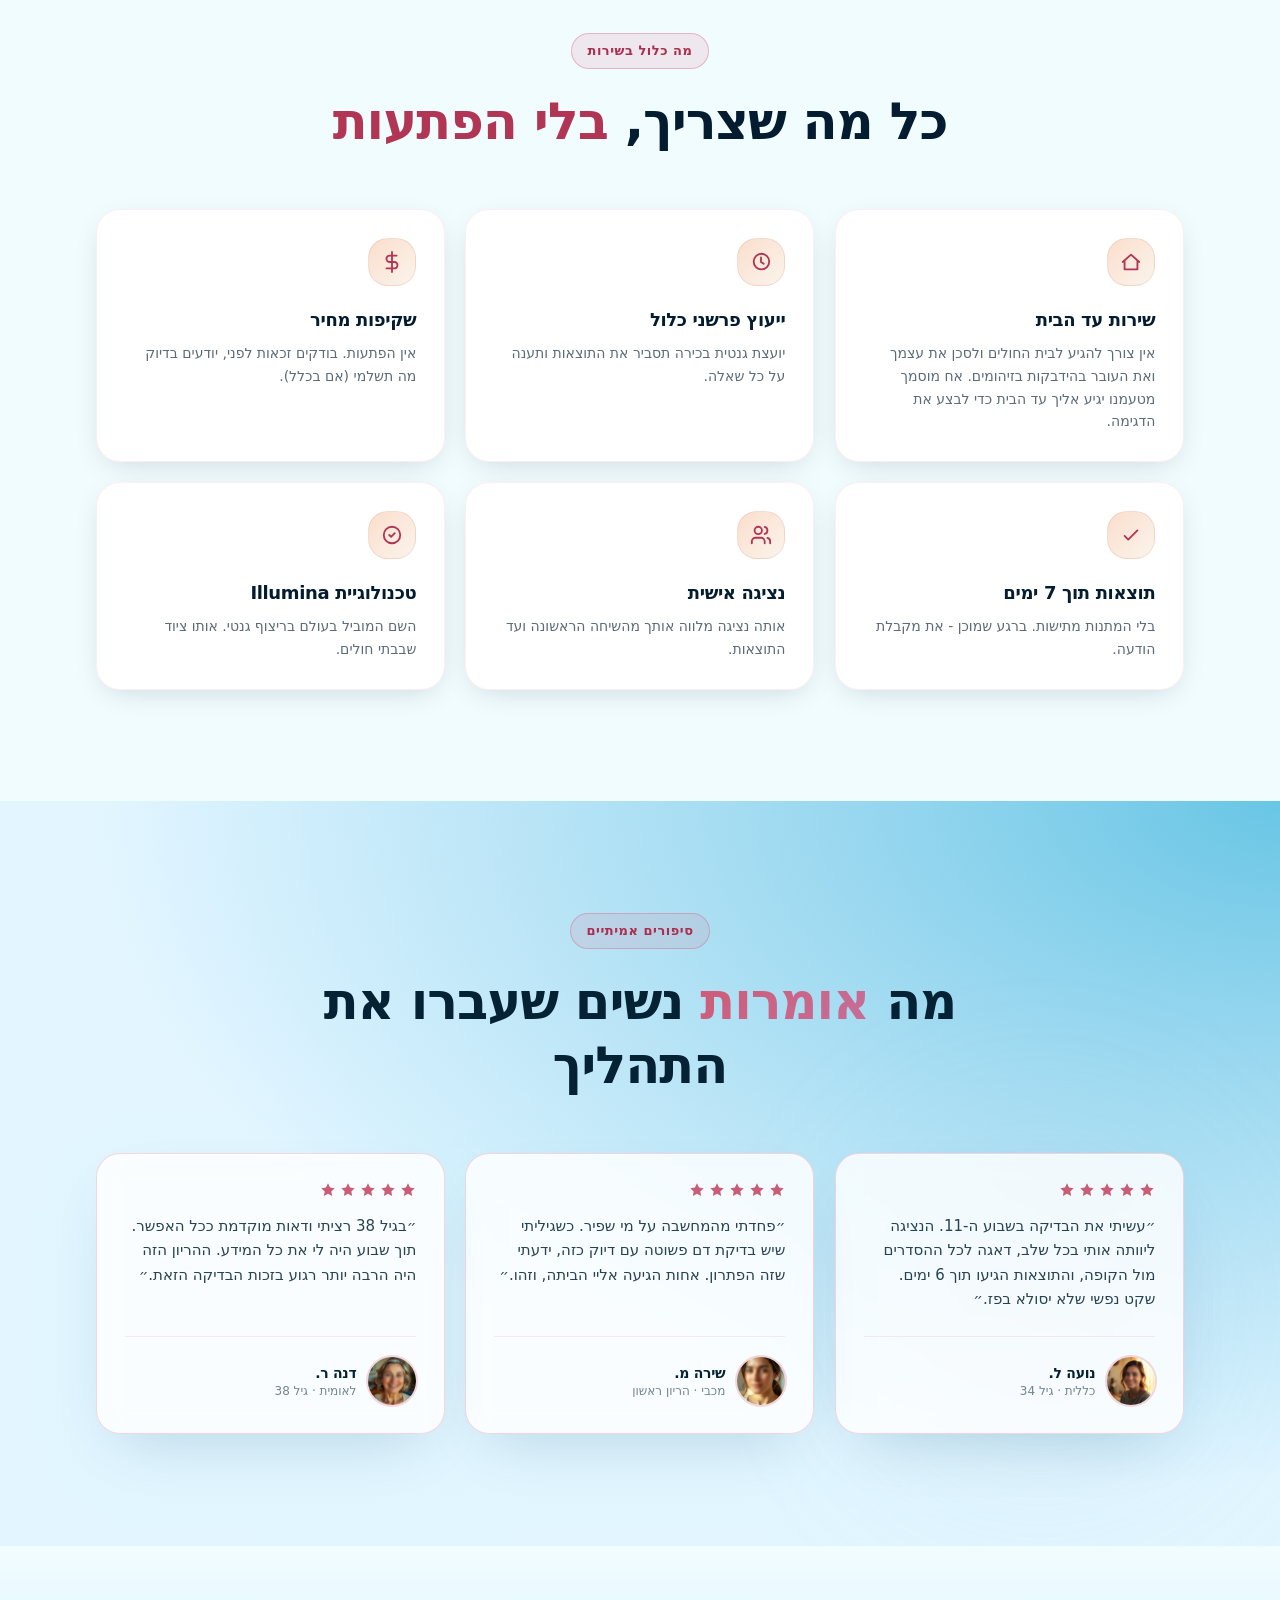
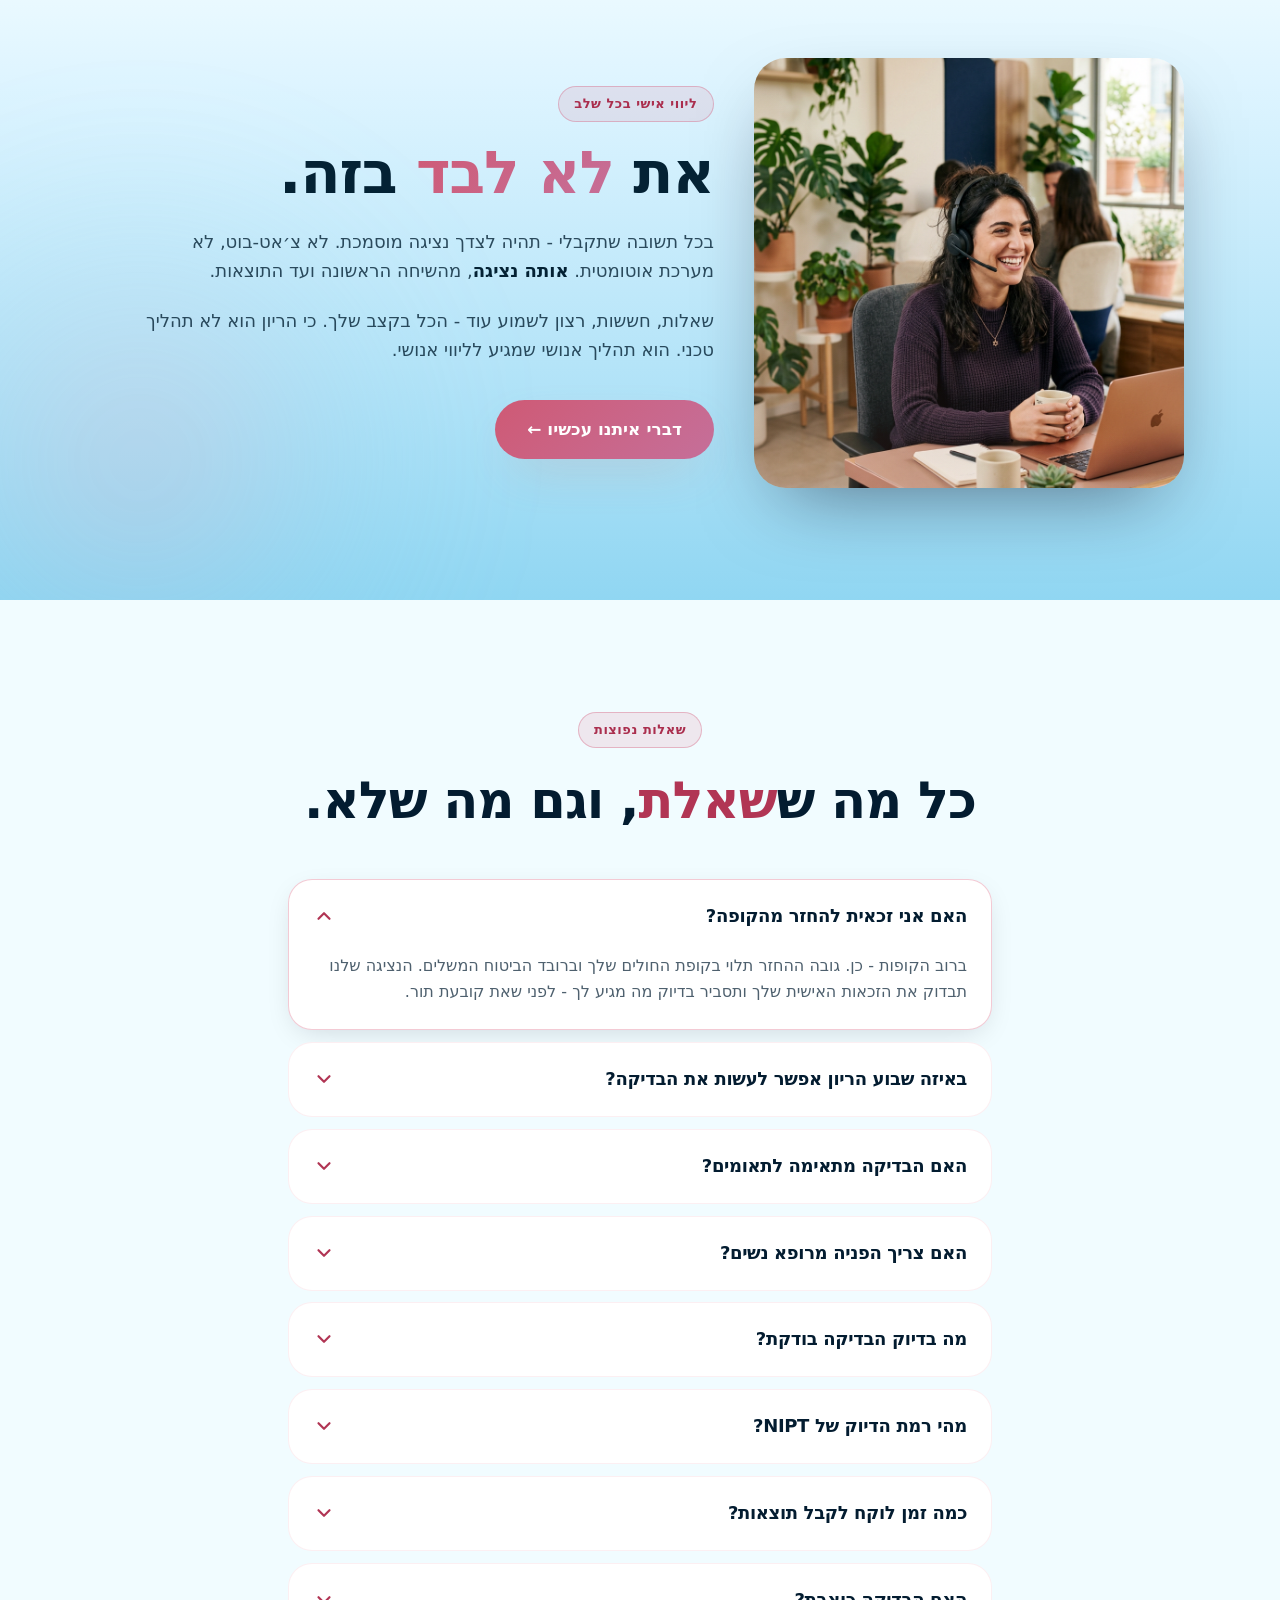
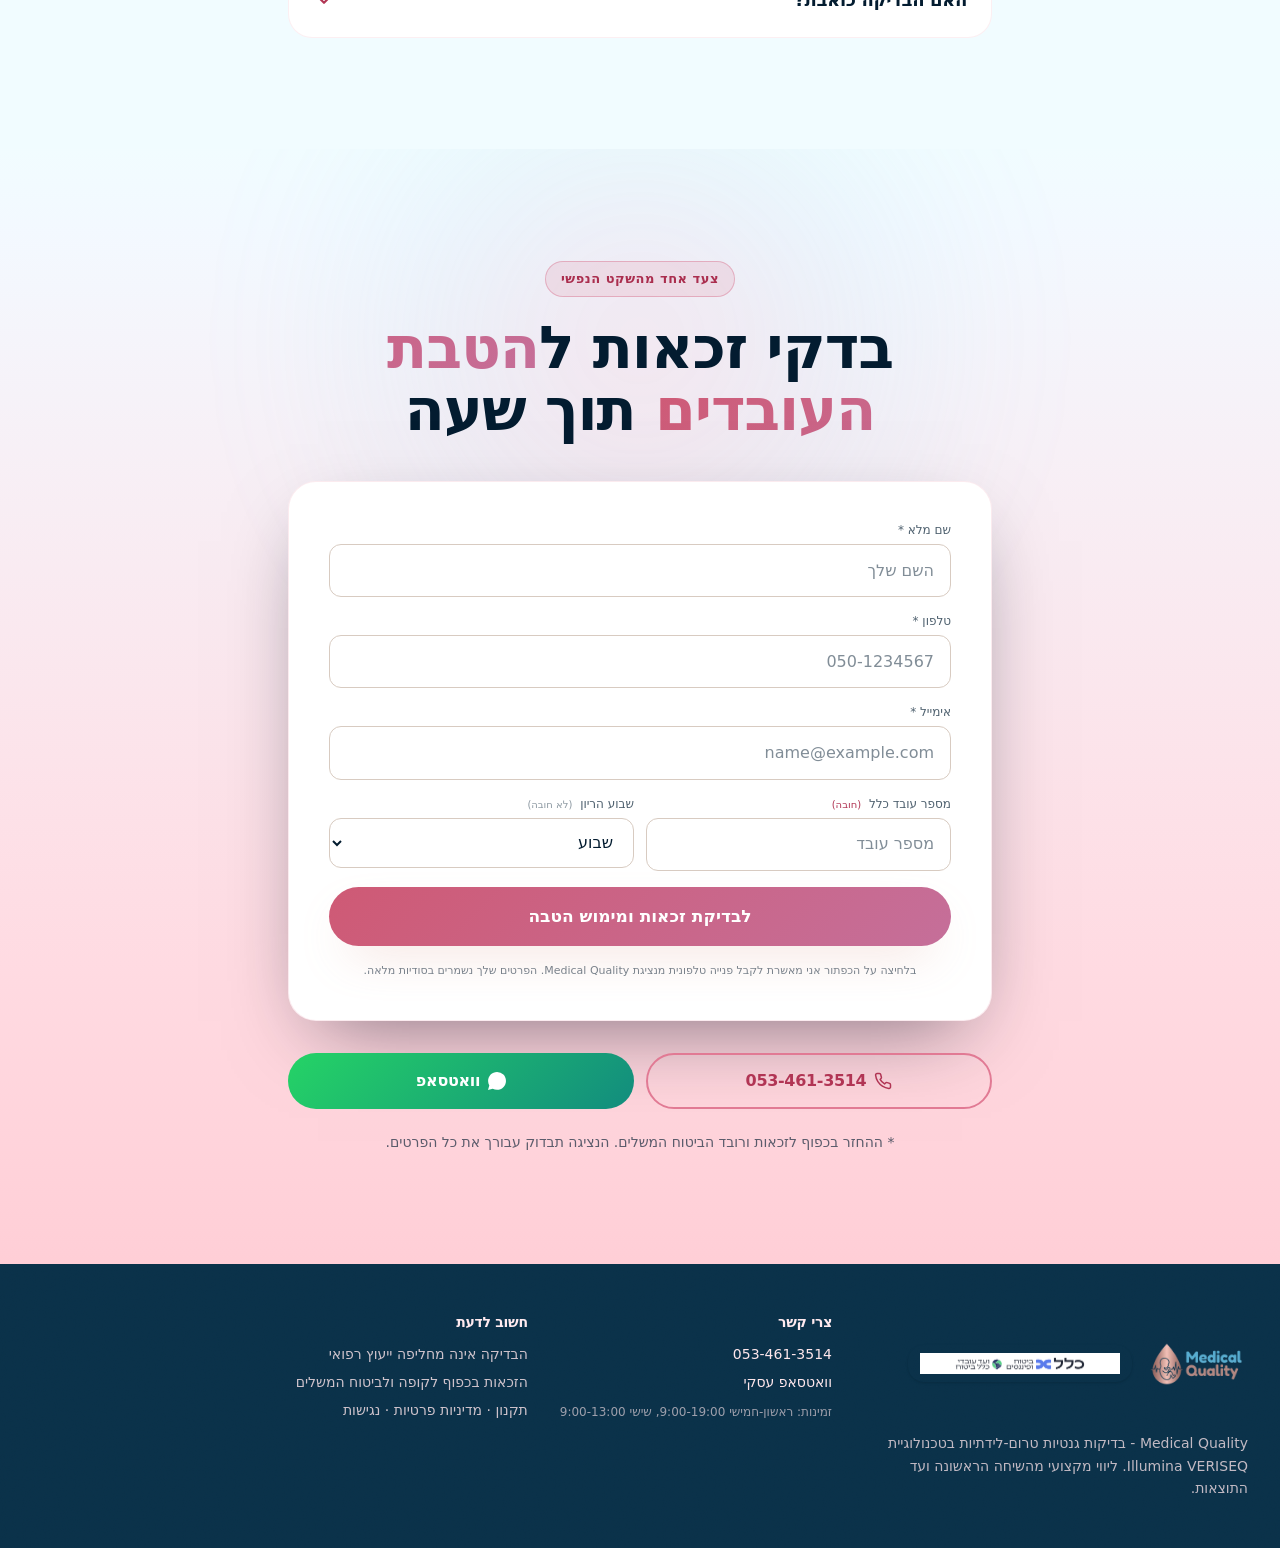
==== commit 32920012: "Copy edits + phone validation - Process-step / "שירות עד הבית" / "שקט" copy updates - Phone field: r" ====
--- a/index.html
+++ b/index.html
@@ -1164,7 +1164,7 @@
               </h3>
               <p class="mt-3 text-cream/70 text-sm leading-relaxed">
                 הסיכון לתסמונות גנטיות עולה עם הגיל. בדיקת דם פשוטה ב-99.9% דיוק
-                נותנת לך שקט מהיום הראשון.
+                נותנת לך שקט מרגע קבלת תוצאות הבדיקה.
               </p>
             </article>
             <article
@@ -1272,7 +1272,7 @@
                       השארת פרטים
                     </h3>
                     <p class="mt-2 text-ink/65 text-sm leading-relaxed">
-                      טופס קצר באתר. תוך שעה נציגה תחזור אלייך.
+                      טופס קצר באתר. ונציגה תחזור אליך בהקדם.
                     </p>
                   </div>
                 </div>
@@ -1306,7 +1306,7 @@
                       בדיקה עד הבית
                     </h3>
                     <p class="mt-2 text-ink/65 text-sm leading-relaxed">
-                      אחות בית מגיעה אלייך, דקירת ורידים סטנדרטית.
+                      אח מוסמך יגיע עד אליך לביצוע הדגימה.
                     </p>
                   </div>
                 </div>
@@ -1323,7 +1323,7 @@
                       ניתוח Illumina
                     </h3>
                     <p class="mt-2 text-ink/65 text-sm leading-relaxed">
-                      הדם נשלח למעבדה מאושרת. ניתוח VERISEQ מלא.
+                      הדגימה נשלחת למעבדה מאושרת, VERISEQ מלא.
                     </p>
                   </div>
                 </div>
@@ -1771,7 +1771,7 @@
               </h3>
               <p class="mt-2 text-ink/65 text-sm leading-relaxed">
                 אין צורך להגיע לבית החולים ולסכן את עצמך ואת העובר בהידבקות
-                בזיהומים. אחות מטעמנו מגיעה אלייך עד הבית כדי לבצע את הבדיקה!
+                בזיהומים. אח מוסמך מטעמנו יגיע אליך עד הבית כדי לבצע את הדגימה.
               </p>
             </article>
             <article
